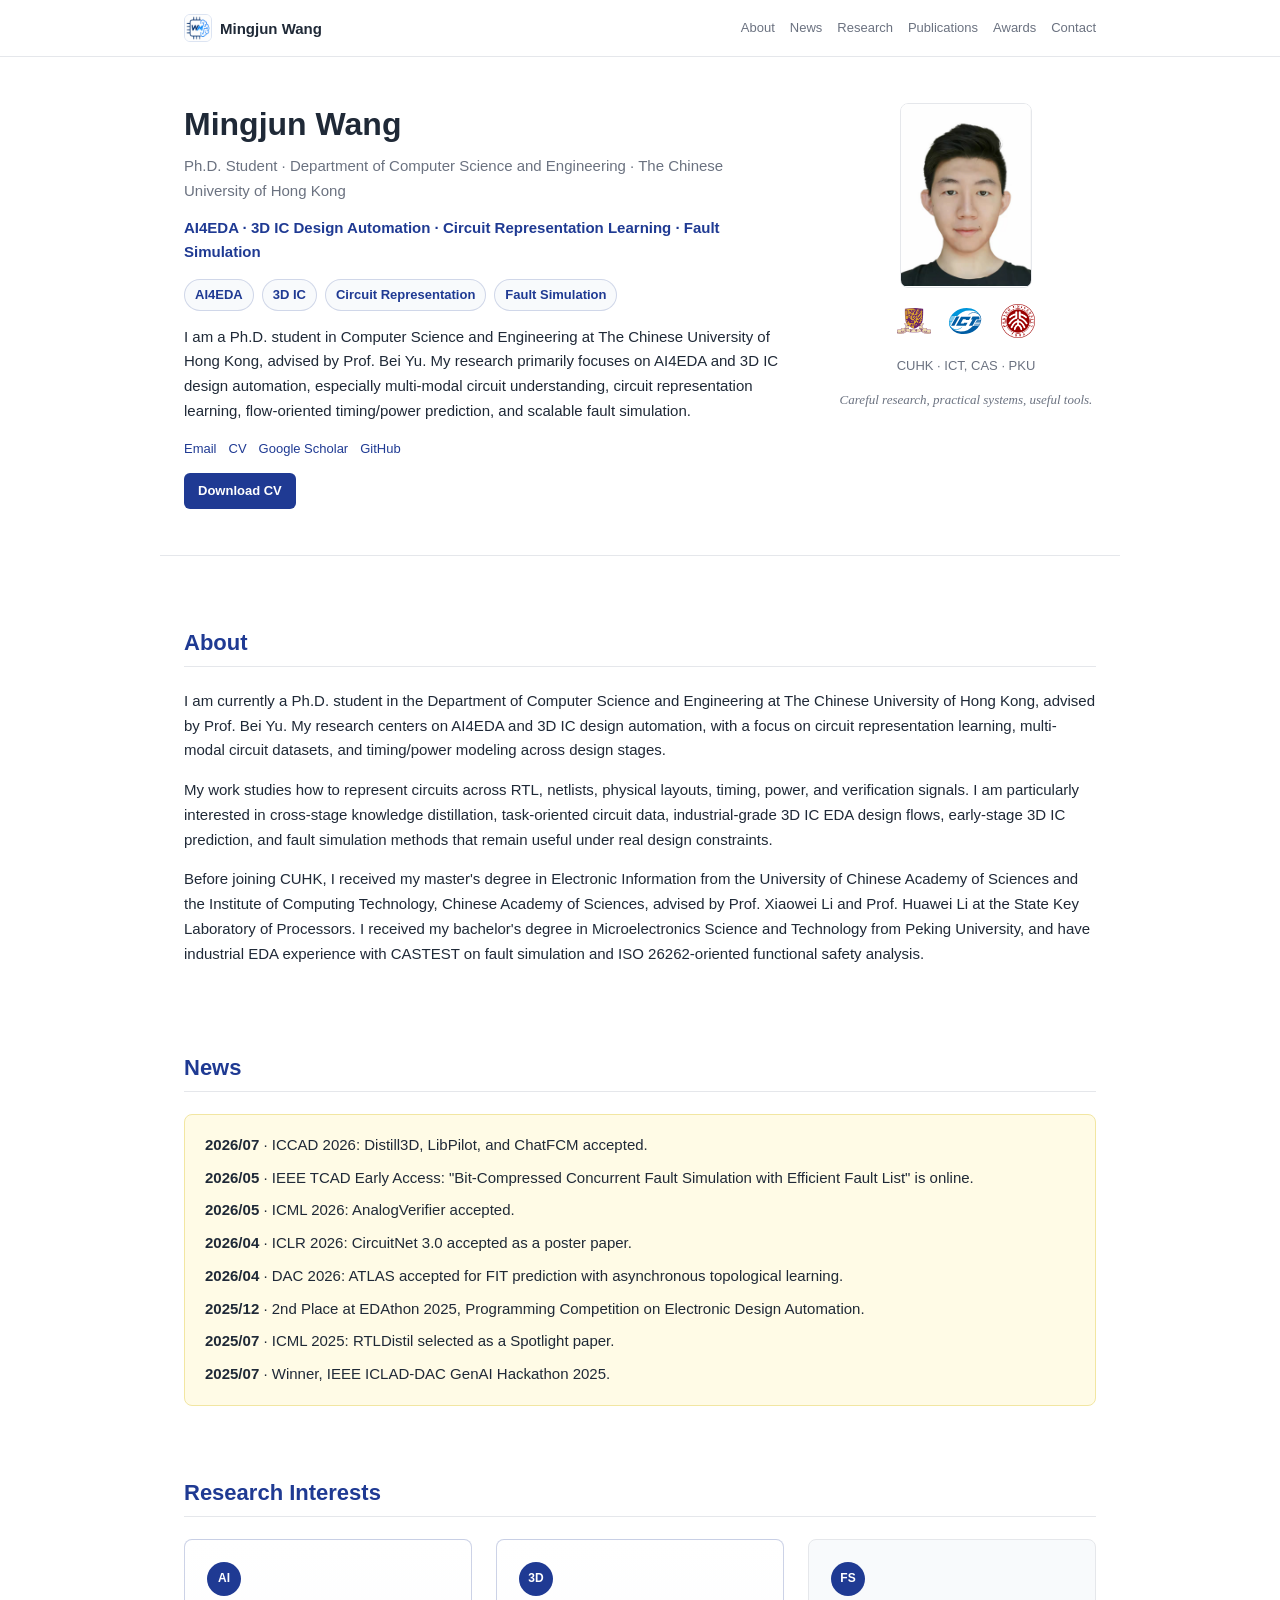
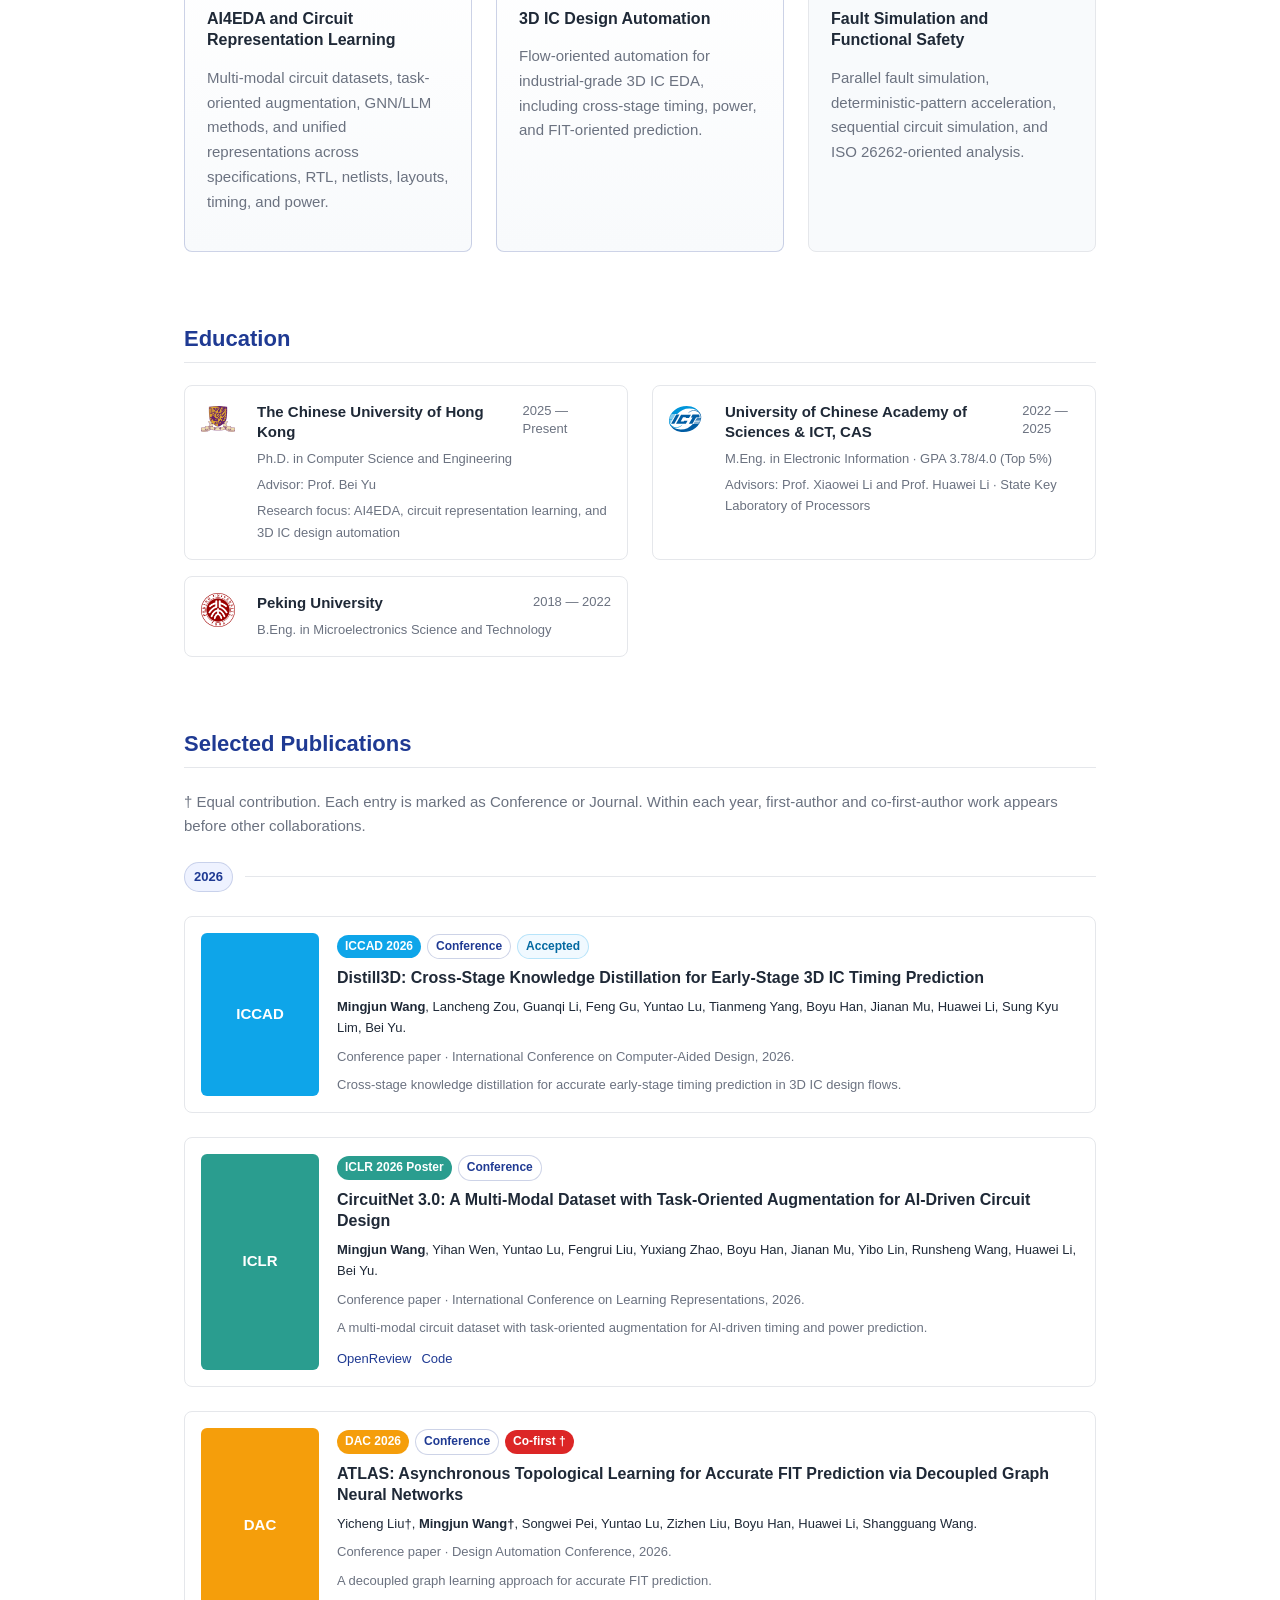
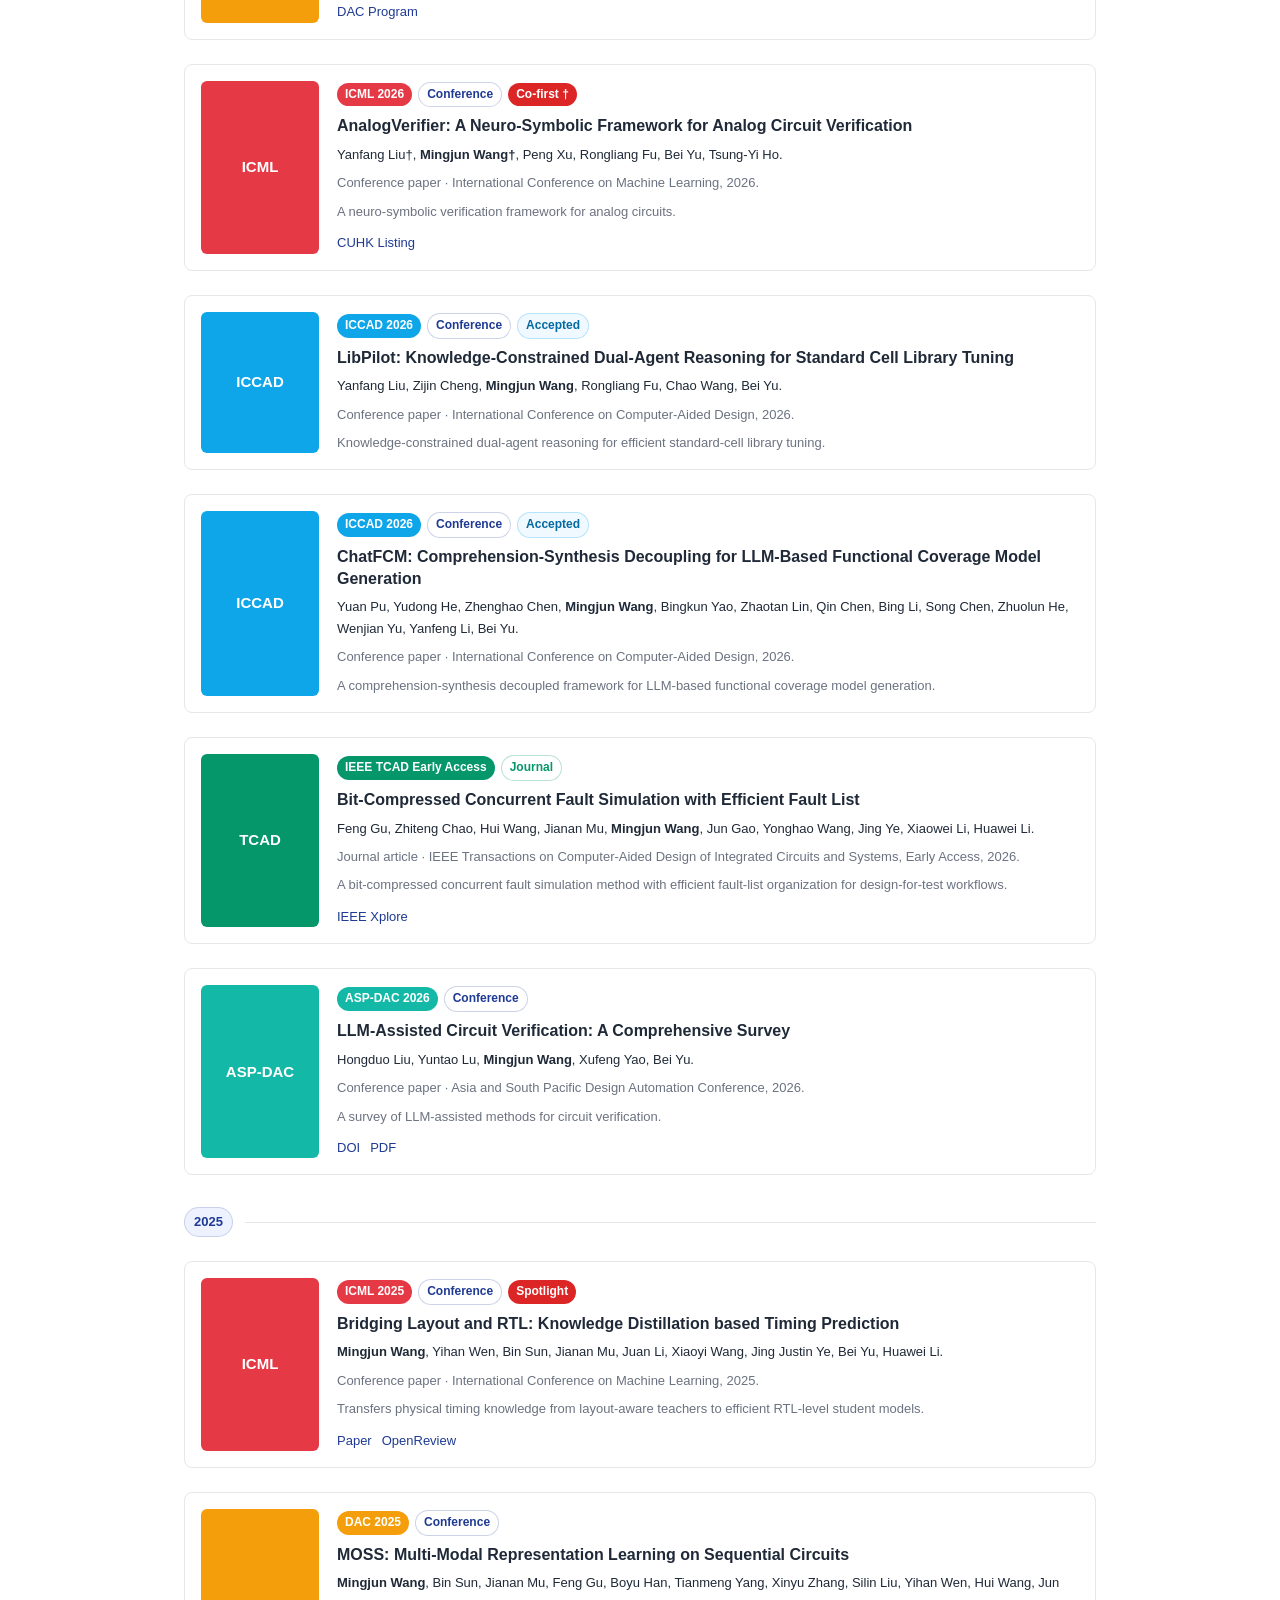
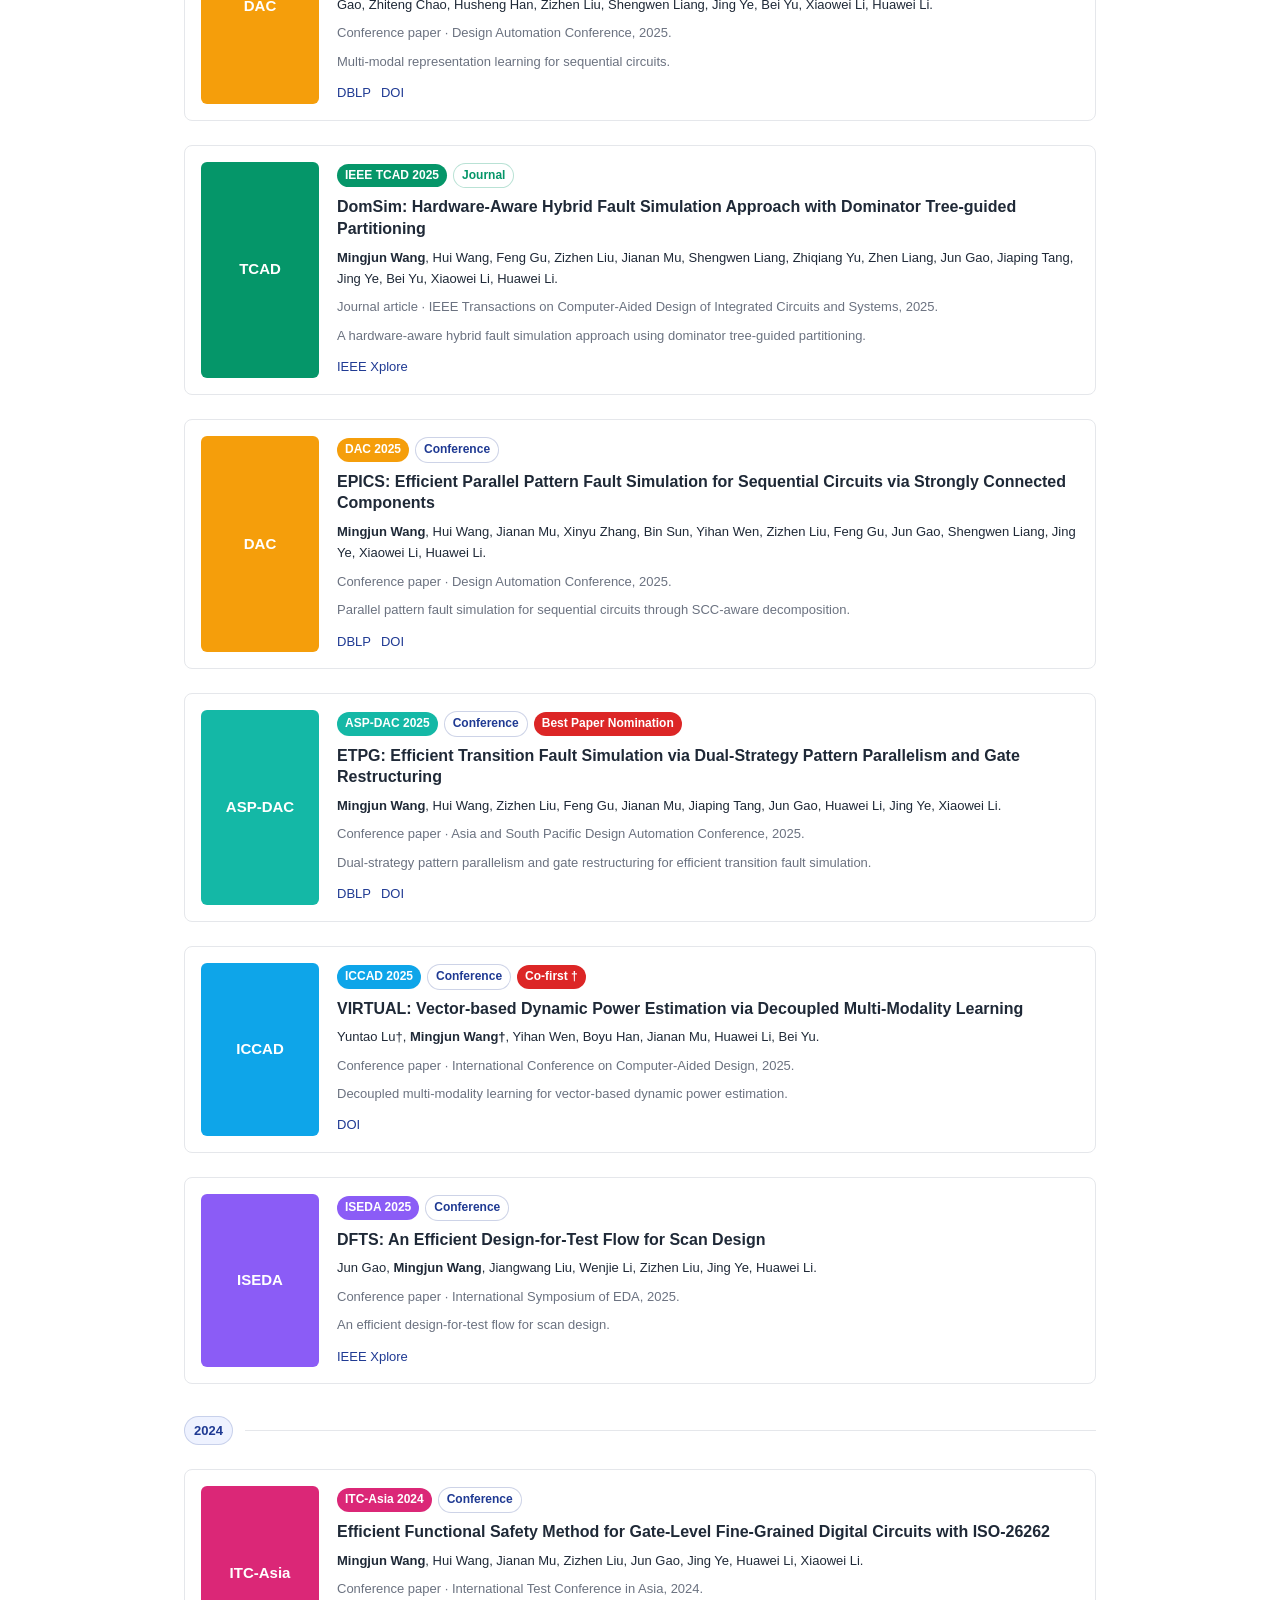
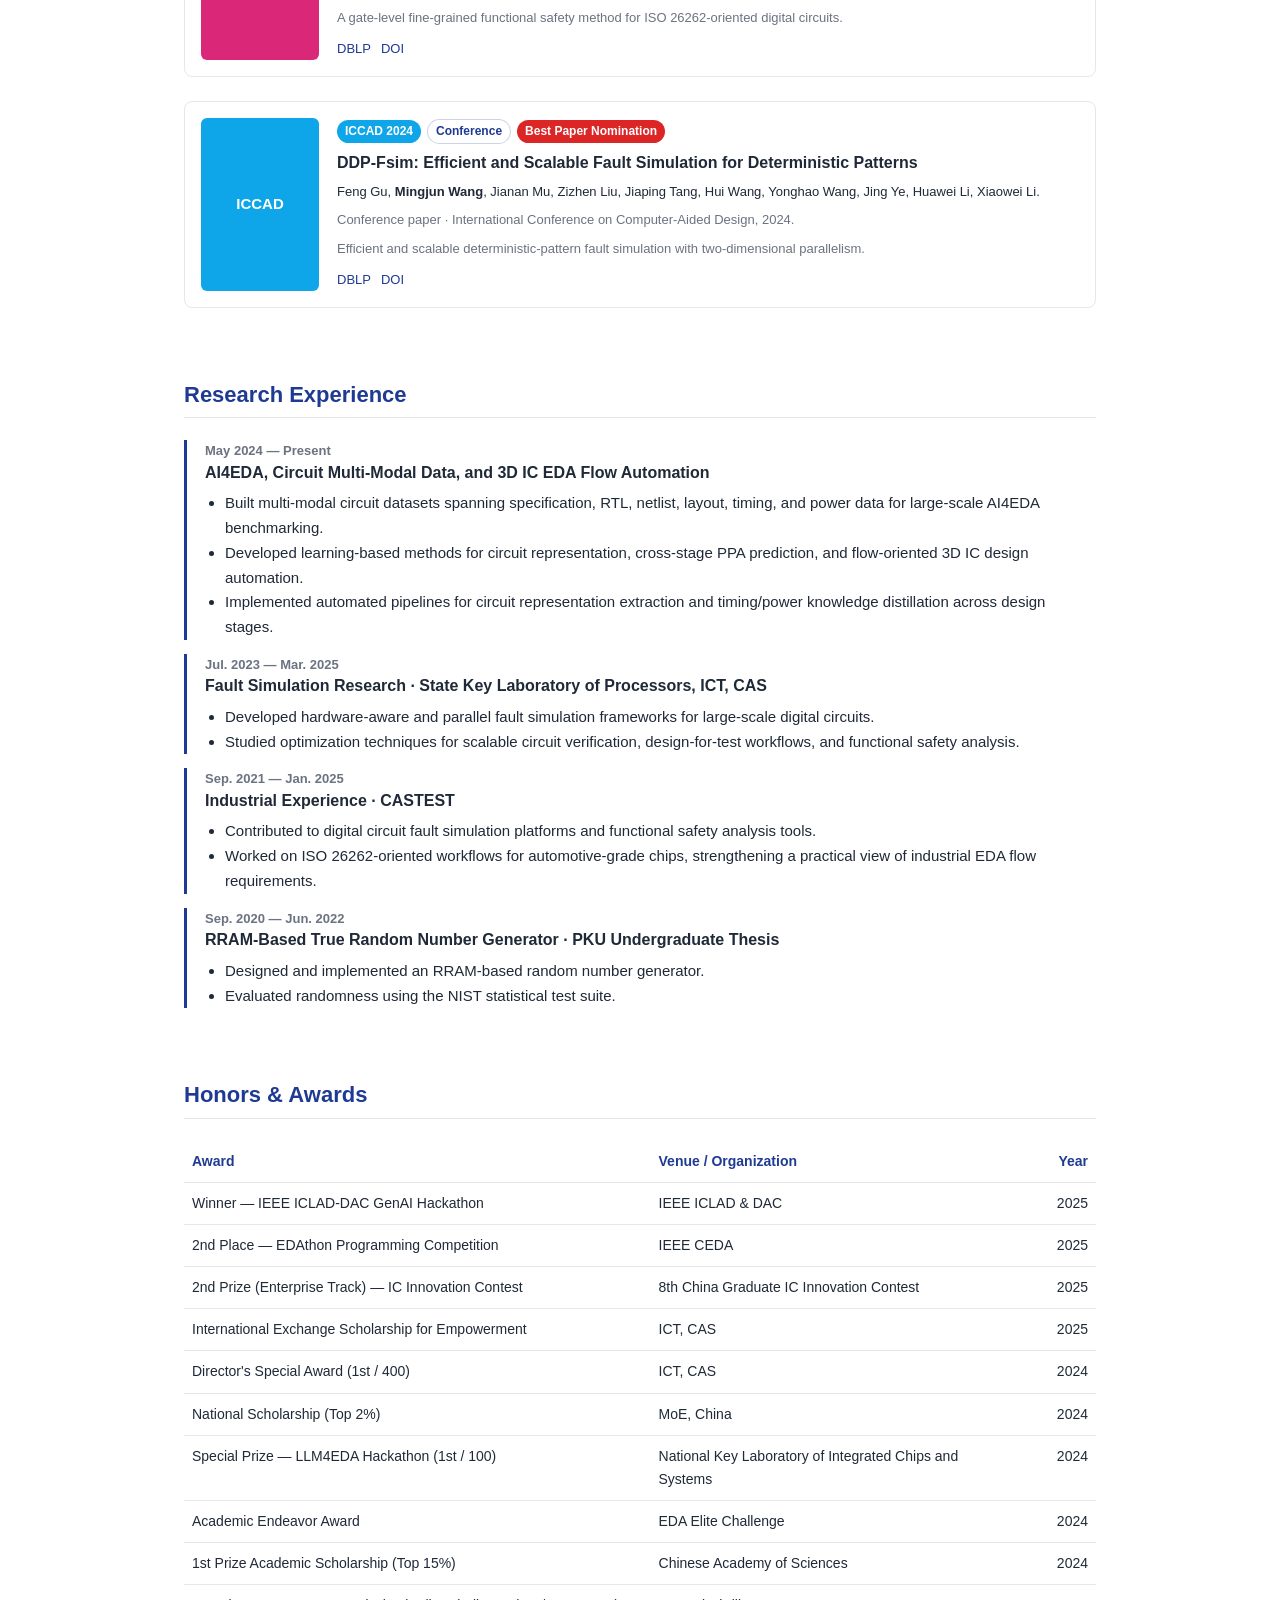
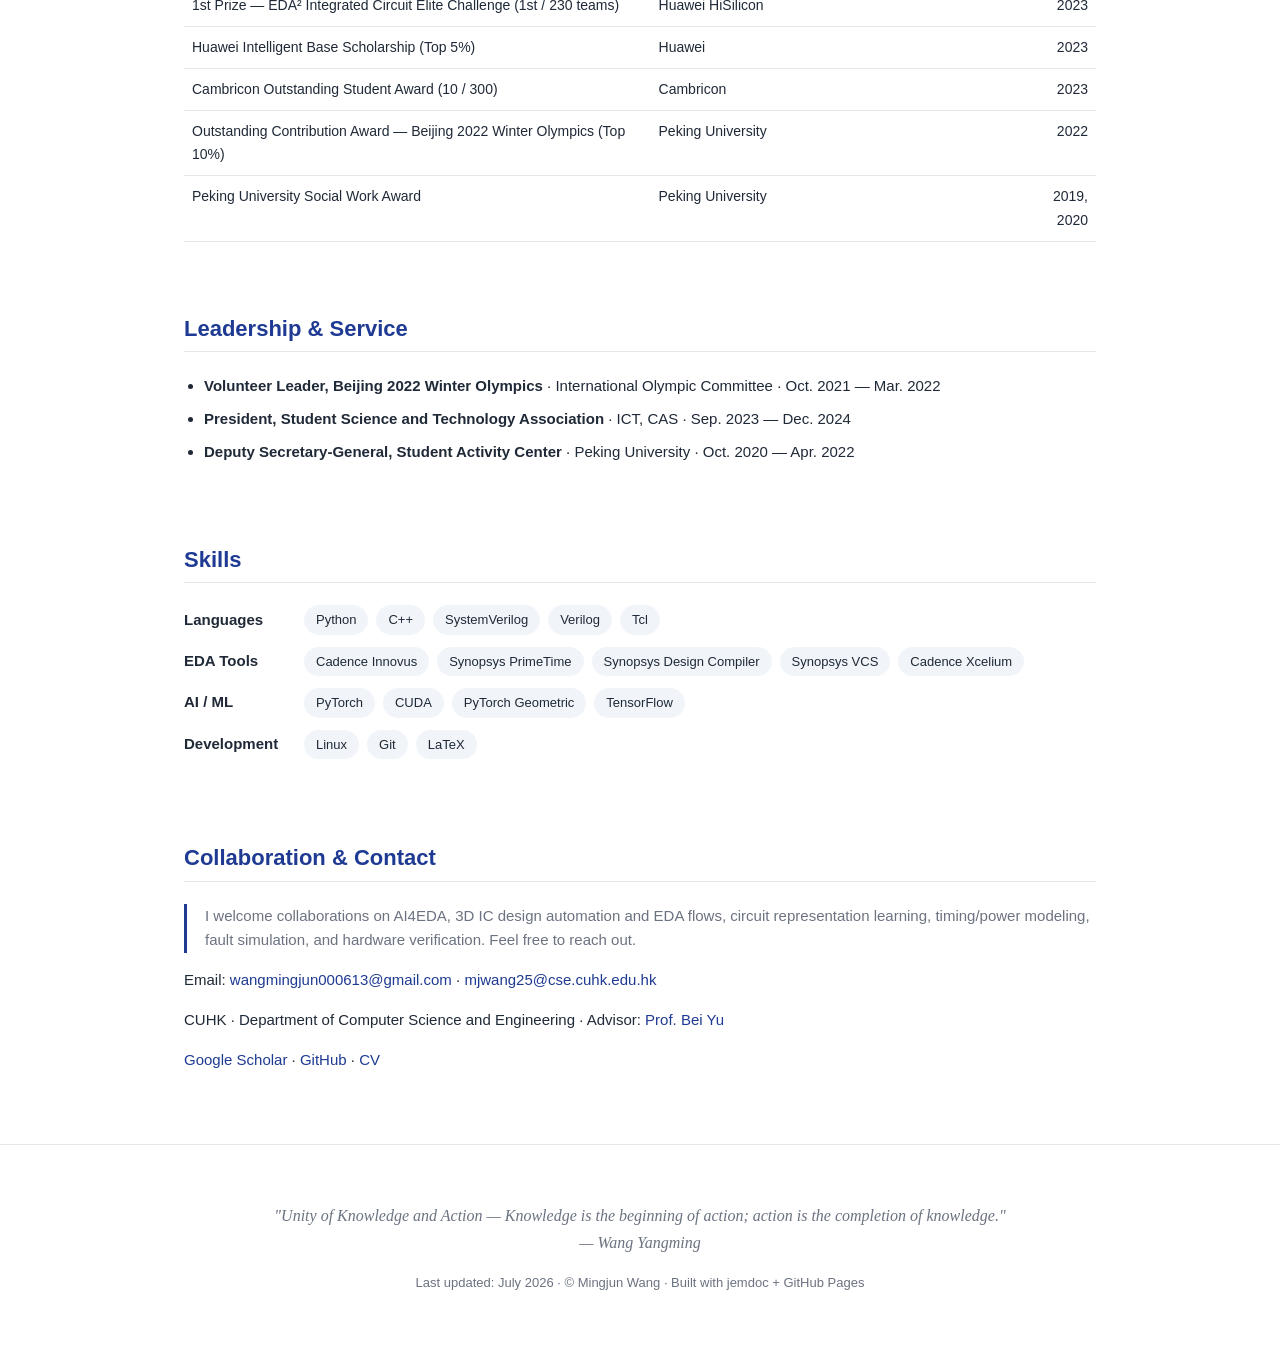
==== index.html @ 299315c4 "chore: mirror homepage from 60af3514a756a819d030f125c342f38e51baddd4" ====
<!doctype html>
<html lang="en">
<head>
  <meta charset="utf-8" />
  <meta name="viewport" content="width=device-width, initial-scale=1" />
  <meta name="description" content="Mingjun Wang is a Ph.D. student in Computer Science and Engineering at The Chinese University of Hong Kong, working on AI4EDA, flow-oriented 3D IC EDA design automation, circuit representation learning, and fault simulation." />
  <meta property="og:title" content="Mingjun Wang" />
  <meta property="og:description" content="Mingjun Wang is a Ph.D. student in Computer Science and Engineering at The Chinese University of Hong Kong, working on AI4EDA, flow-oriented 3D IC EDA design automation, circuit representation learning, and fault simulation." />
  <meta property="og:type" content="website" />
  <meta property="og:url" content="https://wang-mingjun.github.io/" />
  <meta property="og:image" content="https://wang-mingjun.github.io/assets/photo.jpg" />
  <meta name="theme-color" content="#1F3A93" />
  <meta name="generator" content="jemdoc-style renderer" />
  <link rel="icon" type="image/png" sizes="512x512" href="favicon.png" />
  <link rel="shortcut icon" type="image/png" href="favicon.png" />
  <link rel="icon" type="image/png" sizes="48x48" href="assets/favicon-48.png?v=20260716" />
  <link rel="icon" type="image/png" sizes="32x32" href="assets/favicon-32.png?v=20260716" />
  <link rel="icon" type="image/png" sizes="192x192" href="assets/icon-192.png?v=20260716" />
  <link rel="apple-touch-icon" sizes="180x180" href="assets/apple-touch-icon.png?v=20260716" />
  <link rel="canonical" href="https://wang-mingjun.github.io/" />
  <title>Mingjun Wang</title>
  <link rel="stylesheet" href="assets/main.css?v=20260715" type="text/css" />
</head>
<body>
<header class="topbar">
  <nav class="container nav" aria-label="Primary navigation">
    <a class="brand" href="#top">
      <img class="brand-mark" src="assets/brand-mark-128.png?v=20260715" alt="" width="28" height="28" />
      <span>Mingjun Wang</span>
    </a>
    <div class="nav-links">
      <a href="#about">About</a>
      <a href="#news">News</a>
      <a href="#research">Research</a>
      <a href="#publications">Publications</a>
      <a href="#awards">Awards</a>
      <a href="#contact">Contact</a>
    </div>
  </nav>
</header>

<main id="top">
  <section class="hero container">
    <div class="hero-main">
      <h1>Mingjun Wang</h1>
      <p class="subtitle">Ph.D. Student · Department of Computer Science and Engineering · The Chinese University of Hong Kong</p>
      <p class="tagline">AI4EDA · 3D IC Design Automation · Circuit Representation Learning · Fault Simulation</p>
      <div class="hero-pills" aria-label="Primary research areas">
        <span>AI4EDA</span>
        <span>3D IC</span>
        <span>Circuit Representation</span>
        <span>Fault Simulation</span>
      </div>
      <p class="hero-bio">
        I am a Ph.D. student in Computer Science and Engineering at The Chinese University of Hong Kong, advised by Prof. Bei Yu. My research primarily focuses on AI4EDA and 3D IC design automation, especially multi-modal circuit understanding, circuit representation learning, flow-oriented timing/power prediction, and scalable fault simulation.
      </p>
      <div class="link-row">
        <a href="mailto:wangmingjun000613@gmail.com">Email</a>
        <a href="assets/cv.pdf?v=20260715" target="_blank" rel="noopener">CV</a>
        <a href="https://scholar.google.com/citations?user=E9aUbvAAAAAJ&amp;hl=en" target="_blank" rel="noopener">Google Scholar</a>
        <a href="https://github.com/xin-xi-xiao" target="_blank" rel="noopener">GitHub</a>
      </div>
      <a class="primary-button" href="assets/cv.pdf?v=20260715" target="_blank" rel="noopener">Download CV</a>
    </div>
    <aside class="hero-side" aria-label="Profile portrait and affiliations">
      <img class="portrait-card" src="assets/photo.jpg?v=20260713a" alt="Portrait of Mingjun Wang" style="width:132px;height:185px;border-radius:8px;object-fit:contain;object-position:center top;" />
      <div class="affiliation-logos">
        <span class="logo-frame"><img src="assets/cuhk.png" alt="CUHK logo" /></span>
        <span class="logo-frame"><img src="assets/ict.svg" alt="ICT CAS logo" /></span>
        <span class="logo-frame"><img src="assets/pku.png" alt="Peking University logo" /></span>
      </div>
      <p>CUHK · ICT, CAS · PKU</p>
      <p class="quote">Careful research, practical systems, useful tools.</p>
    </aside>
  </section>

  <section id="about" class="section container">
    <h2>About</h2>
    <div class="prose">
      <p>I am currently a Ph.D. student in the Department of Computer Science and Engineering at The Chinese University of Hong Kong, advised by Prof. Bei Yu. My research centers on AI4EDA and 3D IC design automation, with a focus on circuit representation learning, multi-modal circuit datasets, and timing/power modeling across design stages.</p>
      <p>My work studies how to represent circuits across RTL, netlists, physical layouts, timing, power, and verification signals. I am particularly interested in cross-stage knowledge distillation, task-oriented circuit data, industrial-grade 3D IC EDA design flows, early-stage 3D IC prediction, and fault simulation methods that remain useful under real design constraints.</p>
      <p>Before joining CUHK, I received my master's degree in Electronic Information from the University of Chinese Academy of Sciences and the Institute of Computing Technology, Chinese Academy of Sciences, advised by Prof. Xiaowei Li and Prof. Huawei Li at the State Key Laboratory of Processors. I received my bachelor's degree in Microelectronics Science and Technology from Peking University, and have industrial EDA experience with CASTEST on fault simulation and ISO 26262-oriented functional safety analysis.</p>
    </div>
  </section>

  <section id="news" class="section container">
    <h2>News</h2>
    <div class="news-box">
      <p><strong>2026/07</strong> · ICCAD 2026: Distill3D, LibPilot, and ChatFCM accepted.</p>
      <p><strong>2026/05</strong> · IEEE TCAD Early Access: "Bit-Compressed Concurrent Fault Simulation with Efficient Fault List" is online.</p>
      <p><strong>2026/05</strong> · ICML 2026: AnalogVerifier accepted.</p>
      <p><strong>2026/04</strong> · ICLR 2026: CircuitNet 3.0 accepted as a poster paper.</p>
      <p><strong>2026/04</strong> · DAC 2026: ATLAS accepted for FIT prediction with asynchronous topological learning.</p>
      <p><strong>2025/12</strong> · 2nd Place at EDAthon 2025, Programming Competition on Electronic Design Automation.</p>
      <p><strong>2025/07</strong> · ICML 2025: RTLDistil selected as a Spotlight paper.</p>
      <p><strong>2025/07</strong> · Winner, IEEE ICLAD-DAC GenAI Hackathon 2025.</p>
    </div>
  </section>

  <section id="research" class="section container">
    <h2>Research Interests</h2>
    <div class="focus-grid">
      <article class="focus-card">
        <div class="focus-icon">AI</div>
        <h3>AI4EDA and Circuit Representation Learning</h3>
        <p>Multi-modal circuit datasets, task-oriented augmentation, GNN/LLM methods, and unified representations across specifications, RTL, netlists, layouts, timing, and power.</p>
      </article>
      <article class="focus-card">
        <div class="focus-icon">3D</div>
        <h3>3D IC Design Automation</h3>
        <p>Flow-oriented automation for industrial-grade 3D IC EDA, including cross-stage timing, power, and FIT-oriented prediction.</p>
      </article>
      <article class="focus-card">
        <div class="focus-icon">FS</div>
        <h3>Fault Simulation and Functional Safety</h3>
        <p>Parallel fault simulation, deterministic-pattern acceleration, sequential circuit simulation, and ISO 26262-oriented analysis.</p>
      </article>
    </div>
  </section>

  <section id="education" class="section container">
    <h2>Education</h2>
    <div class="edu-list">
      <article class="edu-item">
        <img src="assets/cuhk.png" alt="CUHK logo" />
        <div>
          <div class="edu-head"><strong>The Chinese University of Hong Kong</strong><span>2025 — Present</span></div>
          <p>Ph.D. in Computer Science and Engineering</p>
          <p>Advisor: Prof. Bei Yu</p>
          <p>Research focus: AI4EDA, circuit representation learning, and 3D IC design automation</p>
        </div>
      </article>
      <article class="edu-item">
        <img src="assets/ict.svg" alt="ICT CAS logo" />
        <div>
          <div class="edu-head"><strong>University of Chinese Academy of Sciences &amp; ICT, CAS</strong><span>2022 — 2025</span></div>
          <p>M.Eng. in Electronic Information · GPA 3.78/4.0 (Top 5%)</p>
          <p>Advisors: Prof. Xiaowei Li and Prof. Huawei Li · State Key Laboratory of Processors</p>
        </div>
      </article>
      <article class="edu-item">
        <img src="assets/pku.png" alt="Peking University logo" />
        <div>
          <div class="edu-head"><strong>Peking University</strong><span>2018 — 2022</span></div>
          <p>B.Eng. in Microelectronics Science and Technology</p>
        </div>
      </article>
    </div>
  </section>

  <section id="publications" class="section container">
    <h2>Selected Publications</h2>
    <p class="equal-note">† Equal contribution. Each entry is marked as Conference or Journal. Within each year, first-author and co-first-author work appears before other collaborations.</p>
    <div class="pub-list">
      <div class="pub-year" aria-label="Publications from 2026"><span>2026</span></div>
      <article class="pub-card">
        <div class="venue-block badge-iccad">ICCAD</div>
        <div class="pub-body">
          <span class="venue badge-iccad">ICCAD 2026</span><span class="type-badge conference">Conference</span><span class="status-badge">Accepted</span>
          <h3>Distill3D: Cross-Stage Knowledge Distillation for Early-Stage 3D IC Timing Prediction</h3>
          <p class="authors"><strong>Mingjun Wang</strong>, Lancheng Zou, Guanqi Li, Feng Gu, Yuntao Lu, Tianmeng Yang, Boyu Han, Jianan Mu, Huawei Li, Sung Kyu Lim, Bei Yu.</p>
          <p class="meta">Conference paper · International Conference on Computer-Aided Design, 2026.</p>
          <p class="desc">Cross-stage knowledge distillation for accurate early-stage timing prediction in 3D IC design flows.</p>
        </div>
      </article>

      <article class="pub-card">
        <div class="venue-block badge-iclr">ICLR</div>
        <div class="pub-body">
          <span class="venue badge-iclr">ICLR 2026 Poster</span><span class="type-badge conference">Conference</span>
          <h3>CircuitNet 3.0: A Multi-Modal Dataset with Task-Oriented Augmentation for AI-Driven Circuit Design</h3>
          <p class="authors"><strong>Mingjun Wang</strong>, Yihan Wen, Yuntao Lu, Fengrui Liu, Yuxiang Zhao, Boyu Han, Jianan Mu, Yibo Lin, Runsheng Wang, Huawei Li, Bei Yu.</p>
          <p class="meta">Conference paper · International Conference on Learning Representations, 2026.</p>
          <p class="desc">A multi-modal circuit dataset with task-oriented augmentation for AI-driven timing and power prediction.</p>
          <div class="pub-links"><a href="https://openreview.net/forum?id=lEDb4gQ4dB" target="_blank" rel="noopener">OpenReview</a><a href="https://github.com/sklp-eda-lab/iclr-circuitnet_3.0/" target="_blank" rel="noopener">Code</a></div>
        </div>
      </article>

      <article class="pub-card">
        <div class="venue-block badge-dac">DAC</div>
        <div class="pub-body">
          <span class="venue badge-dac">DAC 2026</span><span class="type-badge conference">Conference</span><span class="award-badge">Co-first †</span>
          <h3>ATLAS: Asynchronous Topological Learning for Accurate FIT Prediction via Decoupled Graph Neural Networks</h3>
          <p class="authors">Yicheng Liu†, <strong>Mingjun Wang†</strong>, Songwei Pei, Yuntao Lu, Zizhen Liu, Boyu Han, Huawei Li, Shangguang Wang.</p>
          <p class="meta">Conference paper · Design Automation Conference, 2026.</p>
          <p class="desc">A decoupled graph learning approach for accurate FIT prediction.</p>
          <div class="pub-links"><a href="https://63dac.conference-program.com/presentation/?id=RESEARCH1390&sess=sess118" target="_blank" rel="noopener">DAC Program</a></div>
        </div>
      </article>

      <article class="pub-card">
        <div class="venue-block badge-icml">ICML</div>
        <div class="pub-body">
          <span class="venue badge-icml">ICML 2026</span><span class="type-badge conference">Conference</span><span class="award-badge">Co-first †</span>
          <h3>AnalogVerifier: A Neuro-Symbolic Framework for Analog Circuit Verification</h3>
          <p class="authors">Yanfang Liu†, <strong>Mingjun Wang†</strong>, Peng Xu, Rongliang Fu, Bei Yu, Tsung-Yi Ho.</p>
          <p class="meta">Conference paper · International Conference on Machine Learning, 2026.</p>
          <p class="desc">A neuro-symbolic verification framework for analog circuits.</p>
          <div class="pub-links"><a href="https://www.cse.cuhk.edu.hk/~byu/publications.html" target="_blank" rel="noopener">CUHK Listing</a></div>
        </div>
      </article>

      <article class="pub-card">
        <div class="venue-block badge-iccad">ICCAD</div>
        <div class="pub-body">
          <span class="venue badge-iccad">ICCAD 2026</span><span class="type-badge conference">Conference</span><span class="status-badge">Accepted</span>
          <h3>LibPilot: Knowledge-Constrained Dual-Agent Reasoning for Standard Cell Library Tuning</h3>
          <p class="authors">Yanfang Liu, Zijin Cheng, <strong>Mingjun Wang</strong>, Rongliang Fu, Chao Wang, Bei Yu.</p>
          <p class="meta">Conference paper · International Conference on Computer-Aided Design, 2026.</p>
          <p class="desc">Knowledge-constrained dual-agent reasoning for efficient standard-cell library tuning.</p>
        </div>
      </article>

      <article class="pub-card">
        <div class="venue-block badge-iccad">ICCAD</div>
        <div class="pub-body">
          <span class="venue badge-iccad">ICCAD 2026</span><span class="type-badge conference">Conference</span><span class="status-badge">Accepted</span>
          <h3>ChatFCM: Comprehension-Synthesis Decoupling for LLM-Based Functional Coverage Model Generation</h3>
          <p class="authors">Yuan Pu, Yudong He, Zhenghao Chen, <strong>Mingjun Wang</strong>, Bingkun Yao, Zhaotan Lin, Qin Chen, Bing Li, Song Chen, Zhuolun He, Wenjian Yu, Yanfeng Li, Bei Yu.</p>
          <p class="meta">Conference paper · International Conference on Computer-Aided Design, 2026.</p>
          <p class="desc">A comprehension-synthesis decoupled framework for LLM-based functional coverage model generation.</p>
        </div>
      </article>

      <article class="pub-card">
        <div class="venue-block badge-tcad">TCAD</div>
        <div class="pub-body">
          <span class="venue badge-tcad">IEEE TCAD Early Access</span><span class="type-badge journal">Journal</span>
          <h3>Bit-Compressed Concurrent Fault Simulation with Efficient Fault List</h3>
          <p class="authors">Feng Gu, Zhiteng Chao, Hui Wang, Jianan Mu, <strong>Mingjun Wang</strong>, Jun Gao, Yonghao Wang, Jing Ye, Xiaowei Li, Huawei Li.</p>
          <p class="meta">Journal article · IEEE Transactions on Computer-Aided Design of Integrated Circuits and Systems, Early Access, 2026.</p>
          <p class="desc">A bit-compressed concurrent fault simulation method with efficient fault-list organization for design-for-test workflows.</p>
          <div class="pub-links"><a href="https://ieeexplore.ieee.org/document/11523085" target="_blank" rel="noopener">IEEE Xplore</a></div>
        </div>
      </article>

      <article class="pub-card">
        <div class="venue-block badge-aspdac">ASP-DAC</div>
        <div class="pub-body">
          <span class="venue badge-aspdac">ASP-DAC 2026</span><span class="type-badge conference">Conference</span>
          <h3>LLM-Assisted Circuit Verification: A Comprehensive Survey</h3>
          <p class="authors">Hongduo Liu, Yuntao Lu, <strong>Mingjun Wang</strong>, Xufeng Yao, Bei Yu.</p>
          <p class="meta">Conference paper · Asia and South Pacific Design Automation Conference, 2026.</p>
          <p class="desc">A survey of LLM-assisted methods for circuit verification.</p>
          <div class="pub-links"><a href="https://doi.org/10.1109/ASP-DAC66049.2026.11420692" target="_blank" rel="noopener">DOI</a><a href="https://www.cse.cuhk.edu.hk/~byu/papers/C312-ASPDAC2026-Verif.pdf" target="_blank" rel="noopener">PDF</a></div>
        </div>
      </article>

      <div class="pub-year" aria-label="Publications from 2025"><span>2025</span></div>
      <article class="pub-card">
        <div class="venue-block badge-icml">ICML</div>
        <div class="pub-body">
          <span class="venue badge-icml">ICML 2025</span><span class="type-badge conference">Conference</span><span class="award-badge">Spotlight</span>
          <h3>Bridging Layout and RTL: Knowledge Distillation based Timing Prediction</h3>
          <p class="authors"><strong>Mingjun Wang</strong>, Yihan Wen, Bin Sun, Jianan Mu, Juan Li, Xiaoyi Wang, Jing Justin Ye, Bei Yu, Huawei Li.</p>
          <p class="meta">Conference paper · International Conference on Machine Learning, 2025.</p>
          <p class="desc">Transfers physical timing knowledge from layout-aware teachers to efficient RTL-level student models.</p>
          <div class="pub-links"><a href="https://proceedings.mlr.press/v267/wang25dn.html" target="_blank" rel="noopener">Paper</a><a href="https://openreview.net/forum?id=pWs925fKyK" target="_blank" rel="noopener">OpenReview</a></div>
        </div>
      </article>

      <article class="pub-card">
        <div class="venue-block badge-dac">DAC</div>
        <div class="pub-body">
          <span class="venue badge-dac">DAC 2025</span><span class="type-badge conference">Conference</span>
          <h3>MOSS: Multi-Modal Representation Learning on Sequential Circuits</h3>
          <p class="authors"><strong>Mingjun Wang</strong>, Bin Sun, Jianan Mu, Feng Gu, Boyu Han, Tianmeng Yang, Xinyu Zhang, Silin Liu, Yihan Wen, Hui Wang, Jun Gao, Zhiteng Chao, Husheng Han, Zizhen Liu, Shengwen Liang, Jing Ye, Bei Yu, Xiaowei Li, Huawei Li.</p>
          <p class="meta">Conference paper · Design Automation Conference, 2025.</p>
          <p class="desc">Multi-modal representation learning for sequential circuits.</p>
          <div class="pub-links"><a href="https://dblp.org/rec/conf/dac/WangSMGHYZLWWGCHLLYYLL25" target="_blank" rel="noopener">DBLP</a><a href="https://doi.org/10.1109/DAC63849.2025.11132437" target="_blank" rel="noopener">DOI</a></div>
        </div>
      </article>

      <article class="pub-card">
        <div class="venue-block badge-tcad">TCAD</div>
        <div class="pub-body">
          <span class="venue badge-tcad">IEEE TCAD 2025</span><span class="type-badge journal">Journal</span>
          <h3>DomSim: Hardware-Aware Hybrid Fault Simulation Approach with Dominator Tree-guided Partitioning</h3>
          <p class="authors"><strong>Mingjun Wang</strong>, Hui Wang, Feng Gu, Zizhen Liu, Jianan Mu, Shengwen Liang, Zhiqiang Yu, Zhen Liang, Jun Gao, Jiaping Tang, Jing Ye, Bei Yu, Xiaowei Li, Huawei Li.</p>
          <p class="meta">Journal article · IEEE Transactions on Computer-Aided Design of Integrated Circuits and Systems, 2025.</p>
          <p class="desc">A hardware-aware hybrid fault simulation approach using dominator tree-guided partitioning.</p>
          <div class="pub-links"><a href="https://ieeexplore.ieee.org/document/11214172" target="_blank" rel="noopener">IEEE Xplore</a></div>
        </div>
      </article>

      <article class="pub-card">
        <div class="venue-block badge-dac">DAC</div>
        <div class="pub-body">
          <span class="venue badge-dac">DAC 2025</span><span class="type-badge conference">Conference</span>
          <h3>EPICS: Efficient Parallel Pattern Fault Simulation for Sequential Circuits via Strongly Connected Components</h3>
          <p class="authors"><strong>Mingjun Wang</strong>, Hui Wang, Jianan Mu, Xinyu Zhang, Bin Sun, Yihan Wen, Zizhen Liu, Feng Gu, Jun Gao, Shengwen Liang, Jing Ye, Xiaowei Li, Huawei Li.</p>
          <p class="meta">Conference paper · Design Automation Conference, 2025.</p>
          <p class="desc">Parallel pattern fault simulation for sequential circuits through SCC-aware decomposition.</p>
          <div class="pub-links"><a href="https://dblp.org/rec/conf/dac/WangWMZSWLGGLYLL25" target="_blank" rel="noopener">DBLP</a><a href="https://doi.org/10.1109/DAC63849.2025.11132928" target="_blank" rel="noopener">DOI</a></div>
        </div>
      </article>

      <article class="pub-card">
        <div class="venue-block badge-aspdac">ASP-DAC</div>
        <div class="pub-body">
          <span class="venue badge-aspdac">ASP-DAC 2025</span><span class="type-badge conference">Conference</span><span class="award-badge">Best Paper Nomination</span>
          <h3>ETPG: Efficient Transition Fault Simulation via Dual-Strategy Pattern Parallelism and Gate Restructuring</h3>
          <p class="authors"><strong>Mingjun Wang</strong>, Hui Wang, Zizhen Liu, Feng Gu, Jianan Mu, Jiaping Tang, Jun Gao, Huawei Li, Jing Ye, Xiaowei Li.</p>
          <p class="meta">Conference paper · Asia and South Pacific Design Automation Conference, 2025.</p>
          <p class="desc">Dual-strategy pattern parallelism and gate restructuring for efficient transition fault simulation.</p>
          <div class="pub-links"><a href="https://dblp.org/rec/conf/aspdac/WangWLGMTGL0025" target="_blank" rel="noopener">DBLP</a><a href="https://doi.org/10.1145/3658617.3697759" target="_blank" rel="noopener">DOI</a></div>
        </div>
      </article>

      <article class="pub-card">
        <div class="venue-block badge-iccad">ICCAD</div>
        <div class="pub-body">
          <span class="venue badge-iccad">ICCAD 2025</span><span class="type-badge conference">Conference</span><span class="award-badge">Co-first †</span>
          <h3>VIRTUAL: Vector-based Dynamic Power Estimation via Decoupled Multi-Modality Learning</h3>
          <p class="authors">Yuntao Lu†, <strong>Mingjun Wang†</strong>, Yihan Wen, Boyu Han, Jianan Mu, Huawei Li, Bei Yu.</p>
          <p class="meta">Conference paper · International Conference on Computer-Aided Design, 2025.</p>
          <p class="desc">Decoupled multi-modality learning for vector-based dynamic power estimation.</p>
          <div class="pub-links"><a href="https://doi.org/10.1109/ICCAD66269.2025.11240833" target="_blank" rel="noopener">DOI</a></div>
        </div>
      </article>

      <article class="pub-card">
        <div class="venue-block badge-iseda">ISEDA</div>
        <div class="pub-body">
          <span class="venue badge-iseda">ISEDA 2025</span><span class="type-badge conference">Conference</span>
          <h3>DFTS: An Efficient Design-for-Test Flow for Scan Design</h3>
          <p class="authors">Jun Gao, <strong>Mingjun Wang</strong>, Jiangwang Liu, Wenjie Li, Zizhen Liu, Jing Ye, Huawei Li.</p>
          <p class="meta">Conference paper · International Symposium of EDA, 2025.</p>
          <p class="desc">An efficient design-for-test flow for scan design.</p>
          <div class="pub-links"><a href="https://ieeexplore.ieee.org/document/11101155" target="_blank" rel="noopener">IEEE Xplore</a></div>
        </div>
      </article>

      <div class="pub-year" aria-label="Publications from 2024"><span>2024</span></div>
      <article class="pub-card">
        <div class="venue-block badge-itc">ITC-Asia</div>
        <div class="pub-body">
          <span class="venue badge-itc">ITC-Asia 2024</span><span class="type-badge conference">Conference</span>
          <h3>Efficient Functional Safety Method for Gate-Level Fine-Grained Digital Circuits with ISO-26262</h3>
          <p class="authors"><strong>Mingjun Wang</strong>, Hui Wang, Jianan Mu, Zizhen Liu, Jun Gao, Jing Ye, Huawei Li, Xiaowei Li.</p>
          <p class="meta">Conference paper · International Test Conference in Asia, 2024.</p>
          <p class="desc">A gate-level fine-grained functional safety method for ISO 26262-oriented digital circuits.</p>
          <div class="pub-links"><a href="https://dblp.org/rec/conf/itc-asia/WangWMLGYLL24" target="_blank" rel="noopener">DBLP</a><a href="https://doi.org/10.1109/ITC-ASIA62534.2024.10661312" target="_blank" rel="noopener">DOI</a></div>
        </div>
      </article>

      <article class="pub-card">
        <div class="venue-block badge-iccad">ICCAD</div>
        <div class="pub-body">
          <span class="venue badge-iccad">ICCAD 2024</span><span class="type-badge conference">Conference</span><span class="award-badge">Best Paper Nomination</span>
          <h3>DDP-Fsim: Efficient and Scalable Fault Simulation for Deterministic Patterns</h3>
          <p class="authors">Feng Gu, <strong>Mingjun Wang</strong>, Jianan Mu, Zizhen Liu, Jiaping Tang, Hui Wang, Yonghao Wang, Jing Ye, Huawei Li, Xiaowei Li.</p>
          <p class="meta">Conference paper · International Conference on Computer-Aided Design, 2024.</p>
          <p class="desc">Efficient and scalable deterministic-pattern fault simulation with two-dimensional parallelism.</p>
          <div class="pub-links"><a href="https://dblp.org/rec/conf/iccad/GuWMLTWW0LL24" target="_blank" rel="noopener">DBLP</a><a href="https://doi.org/10.1145/3676536.3676701" target="_blank" rel="noopener">DOI</a></div>
        </div>
      </article>
    </div>
  </section>

  <section id="experience" class="section container">
    <h2>Research Experience</h2>
    <div class="experience-list">
      <article>
        <div class="time">May 2024 — Present</div>
        <h3>AI4EDA, Circuit Multi-Modal Data, and 3D IC EDA Flow Automation</h3>
        <ul><li>Built multi-modal circuit datasets spanning specification, RTL, netlist, layout, timing, and power data for large-scale AI4EDA benchmarking.</li><li>Developed learning-based methods for circuit representation, cross-stage PPA prediction, and flow-oriented 3D IC design automation.</li><li>Implemented automated pipelines for circuit representation extraction and timing/power knowledge distillation across design stages.</li></ul>
      </article>
      <article>
        <div class="time">Jul. 2023 — Mar. 2025</div>
        <h3>Fault Simulation Research · State Key Laboratory of Processors, ICT, CAS</h3>
        <ul><li>Developed hardware-aware and parallel fault simulation frameworks for large-scale digital circuits.</li><li>Studied optimization techniques for scalable circuit verification, design-for-test workflows, and functional safety analysis.</li></ul>
      </article>
      <article>
        <div class="time">Sep. 2021 — Jan. 2025</div>
        <h3>Industrial Experience · CASTEST</h3>
        <ul><li>Contributed to digital circuit fault simulation platforms and functional safety analysis tools.</li><li>Worked on ISO 26262-oriented workflows for automotive-grade chips, strengthening a practical view of industrial EDA flow requirements.</li></ul>
      </article>
      <article>
        <div class="time">Sep. 2020 — Jun. 2022</div>
        <h3>RRAM-Based True Random Number Generator · PKU Undergraduate Thesis</h3>
        <ul><li>Designed and implemented an RRAM-based random number generator.</li><li>Evaluated randomness using the NIST statistical test suite.</li></ul>
      </article>
    </div>
  </section>

  <section id="awards" class="section container">
    <h2>Honors &amp; Awards</h2>
    <div class="table-scroll" role="region" aria-label="Honors and awards table" tabindex="0">
      <table class="award-table">
      <thead><tr><th>Award</th><th>Venue / Organization</th><th>Year</th></tr></thead>
      <tbody>
        <tr><td>Winner — IEEE ICLAD-DAC GenAI Hackathon</td><td>IEEE ICLAD & DAC</td><td>2025</td></tr>
        <tr><td>2nd Place — EDAthon Programming Competition</td><td>IEEE CEDA</td><td>2025</td></tr>
        <tr><td>2nd Prize (Enterprise Track) — IC Innovation Contest</td><td>8th China Graduate IC Innovation Contest</td><td>2025</td></tr>
        <tr><td>International Exchange Scholarship for Empowerment</td><td>ICT, CAS</td><td>2025</td></tr>
        <tr><td>Director's Special Award (1st / 400)</td><td>ICT, CAS</td><td>2024</td></tr>
        <tr><td>National Scholarship (Top 2%)</td><td>MoE, China</td><td>2024</td></tr>
        <tr><td>Special Prize — LLM4EDA Hackathon (1st / 100)</td><td>National Key Laboratory of Integrated Chips and Systems</td><td>2024</td></tr>
        <tr><td>Academic Endeavor Award</td><td>EDA Elite Challenge</td><td>2024</td></tr>
        <tr><td>1st Prize Academic Scholarship (Top 15%)</td><td>Chinese Academy of Sciences</td><td>2024</td></tr>
        <tr><td>1st Prize — EDA² Integrated Circuit Elite Challenge (1st / 230 teams)</td><td>Huawei HiSilicon</td><td>2023</td></tr>
        <tr><td>Huawei Intelligent Base Scholarship (Top 5%)</td><td>Huawei</td><td>2023</td></tr>
        <tr><td>Cambricon Outstanding Student Award (10 / 300)</td><td>Cambricon</td><td>2023</td></tr>
        <tr><td>Outstanding Contribution Award — Beijing 2022 Winter Olympics (Top 10%)</td><td>Peking University</td><td>2022</td></tr>
        <tr><td>Peking University Social Work Award</td><td>Peking University</td><td>2019, 2020</td></tr>
      </tbody>
      </table>
    </div>
  </section>

  <section id="service" class="section container">
    <h2>Leadership &amp; Service</h2>
    <ul class="service-list">
      <li><strong>Volunteer Leader, Beijing 2022 Winter Olympics</strong> · International Olympic Committee · Oct. 2021 — Mar. 2022</li>
      <li><strong>President, Student Science and Technology Association</strong> · ICT, CAS · Sep. 2023 — Dec. 2024</li>
      <li><strong>Deputy Secretary-General, Student Activity Center</strong> · Peking University · Oct. 2020 — Apr. 2022</li>
    </ul>
  </section>

  <section id="skills" class="section container">
    <h2>Skills</h2>
    <div class="skill-group"><strong>Languages</strong><span>Python</span><span>C++</span><span>SystemVerilog</span><span>Verilog</span><span>Tcl</span></div>
    <div class="skill-group"><strong>EDA Tools</strong><span>Cadence Innovus</span><span>Synopsys PrimeTime</span><span>Synopsys Design Compiler</span><span>Synopsys VCS</span><span>Cadence Xcelium</span></div>
    <div class="skill-group"><strong>AI / ML</strong><span>PyTorch</span><span>CUDA</span><span>PyTorch Geometric</span><span>TensorFlow</span></div>
    <div class="skill-group"><strong>Development</strong><span>Linux</span><span>Git</span><span>LaTeX</span></div>
  </section>

  <section id="contact" class="section container contact">
    <h2>Collaboration &amp; Contact</h2>
    <blockquote>I welcome collaborations on AI4EDA, 3D IC design automation and EDA flows, circuit representation learning, timing/power modeling, fault simulation, and hardware verification. Feel free to reach out.</blockquote>
    <p>Email: <a href="mailto:wangmingjun000613@gmail.com">wangmingjun000613@gmail.com</a> · <a href="mailto:mjwang25@cse.cuhk.edu.hk">mjwang25@cse.cuhk.edu.hk</a></p>
    <p>CUHK · Department of Computer Science and Engineering · Advisor: <a href="https://www.cse.cuhk.edu.hk/~byu/" target="_blank" rel="noopener">Prof. Bei Yu</a></p>
    <p><a href="https://scholar.google.com/citations?user=E9aUbvAAAAAJ&amp;hl=en" target="_blank" rel="noopener">Google Scholar</a> · <a href="https://github.com/xin-xi-xiao" target="_blank" rel="noopener">GitHub</a> · <a href="assets/cv.pdf?v=20260715" target="_blank" rel="noopener">CV</a></p>
  </section>
</main>

<footer class="footer">
  <p class="motto-footer">"Unity of Knowledge and Action — Knowledge is the beginning of action; action is the completion of knowledge."<br><span>— Wang Yangming</span></p>
  <p>Last updated: July 2026 · © Mingjun Wang · Built with jemdoc + GitHub Pages</p>
</footer>
</body>
</html>
---- assets/main.css ----
:root {
  --font-sans: 'Inter', 'Source Sans Pro', -apple-system, BlinkMacSystemFont, 'Segoe UI', Roboto, 'Helvetica Neue', Arial, sans-serif;
  --font-serif: 'Charter', 'Georgia', 'Cambria', 'Times New Roman', serif;
  --font-mono: 'JetBrains Mono', 'SF Mono', Consolas, monospace;
  --fs-hero-name: 32px;
  --fs-section: 22px;
  --fs-card-title: 16px;
  --fs-body: 15px;
  --fs-meta: 13px;
  --fs-nav: 13px;
  --lh-body: 1.65;
  --lh-tight: 1.35;
  --c-primary: #1F3A93;
  --c-primary-dark: #14245C;
  --c-primary-soft: #EEF2FF;
  --c-text: #1F2937;
  --c-text-muted: #6B7280;
  --c-bg: #FFFFFF;
  --c-bg-soft: #F8FAFC;
  --c-bg-news: #FFFBE6;
  --c-border: #E5E7EB;
  --c-accent: #DC2626;
  --badge-icml: #E63946;
  --badge-iclr: #2A9D8F;
  --badge-dac: #F59E0B;
  --badge-iccad: #0EA5E9;
  --badge-aspdac: #14B8A6;
  --badge-tcad: #059669;
  --badge-iseda: #8B5CF6;
  --badge-itc: #DB2777;
  --container-max: 960px;
  --space-section: 72px;
  --space-card: 24px;
  --radius-card: 8px;
}

* {
  box-sizing: border-box;
}

html {
  scroll-behavior: smooth;
}

body {
  margin: 0;
  background: var(--c-bg);
  color: var(--c-text);
  font-family: var(--font-sans);
  font-size: var(--fs-body);
  line-height: var(--lh-body);
}

a {
  color: var(--c-primary);
  text-decoration: none;
}

a:hover {
  color: var(--c-primary-dark);
  text-decoration: underline;
}

.container {
  max-width: var(--container-max);
  margin: 0 auto;
  padding: 0 24px;
}

.topbar {
  position: sticky;
  top: 0;
  z-index: 50;
  background: rgba(255, 255, 255, 0.95);
  border-bottom: 1px solid var(--c-border);
  backdrop-filter: blur(10px);
}

.nav {
  min-height: 56px;
  display: flex;
  align-items: center;
  justify-content: space-between;
  gap: 24px;
}

.brand {
  color: var(--c-text);
  font-size: 15px;
  font-weight: 700;
  display: inline-flex;
  align-items: center;
  gap: 8px;
  flex: 0 0 auto;
  line-height: 1;
}

.brand:hover {
  text-decoration: none;
}

.brand-mark {
  width: 28px;
  height: 28px;
  display: block;
  object-fit: contain;
  border: 1px solid #DCE4F2;
  border-radius: 6px;
  background: #FFFFFF;
}

.nav-links {
  display: flex;
  flex-wrap: wrap;
  gap: 15px;
  font-size: var(--fs-nav);
}

.nav-links a {
  color: var(--c-text-muted);
}

.hero {
  display: grid;
  grid-template-columns: minmax(0, 1fr) 260px;
  gap: 44px;
  padding-top: 46px;
  padding-bottom: 46px;
  border-bottom: 1px solid var(--c-border);
}

h1 {
  margin: 0 0 8px;
  font-size: var(--fs-hero-name);
  line-height: var(--lh-tight);
  color: var(--c-text);
}

h2 {
  margin: 0 0 22px;
  padding-bottom: 8px;
  border-bottom: 1px solid var(--c-border);
  color: var(--c-primary);
  font-size: var(--fs-section);
  line-height: var(--lh-tight);
}

h3 {
  margin: 0;
  font-size: var(--fs-card-title);
  line-height: var(--lh-tight);
}

.subtitle {
  margin: 0;
  color: var(--c-text-muted);
}

.tagline {
  margin: 12px 0 14px;
  color: var(--c-primary);
  font-weight: 700;
}

.hero-pills {
  display: flex;
  flex-wrap: wrap;
  gap: 8px;
  margin: 0 0 14px;
}

.hero-pills span {
  padding: 4px 10px;
  border: 1px solid rgba(31, 58, 147, 0.18);
  border-radius: 999px;
  background: #F8FAFC;
  color: var(--c-primary);
  font-size: var(--fs-meta);
  font-weight: 700;
}

.hero-bio {
  max-width: 650px;
  margin: 0 0 14px;
}

.link-row {
  display: flex;
  flex-wrap: wrap;
  gap: 12px;
  margin: 14px 0 14px;
  font-size: var(--fs-meta);
}

.primary-button {
  display: inline-flex;
  align-items: center;
  min-height: 36px;
  padding: 6px 14px;
  border-radius: 6px;
  background: var(--c-primary);
  color: #fff;
  font-size: var(--fs-meta);
  font-weight: 700;
}

.primary-button:hover {
  background: var(--c-primary-dark);
  color: #fff;
  text-decoration: none;
}

.hero-side {
  text-align: center;
  color: var(--c-text-muted);
  font-size: var(--fs-meta);
}

.portrait-card {
  width: 132px;
  height: 185px;
  display: block;
  margin: 0 auto 12px;
  border: 1px solid var(--c-border);
  border-radius: var(--radius-card) !important;
  background: #fff;
  object-fit: contain;
  object-position: center top;
  box-shadow: 0 8px 24px rgba(31, 41, 55, 0.08);
  overflow: hidden;
  clip-path: inset(0 round 8px);
}

.affiliation-logos {
  display: flex;
  justify-content: center;
  align-items: center;
  gap: 10px;
  margin-bottom: 10px;
}

.logo-frame {
  width: 42px;
  height: 42px;
  display: inline-flex;
  align-items: center;
  justify-content: center;
}

.logo-frame img {
  width: auto;
  height: auto;
  max-width: 34px;
  max-height: 34px;
  object-fit: contain;
}

.quote {
  font-family: var(--font-serif);
  font-style: italic;
}

.section {
  padding-top: var(--space-section);
}

.prose p {
  margin: 0 0 15px;
}

.news-box {
  padding: 18px 20px;
  border: 1px solid #F2E6A2;
  border-radius: var(--radius-card);
  background: var(--c-bg-news);
}

.news-box p {
  margin: 0 0 8px;
}

.news-box p:last-child {
  margin-bottom: 0;
}

.focus-grid {
  display: grid;
  grid-template-columns: repeat(3, 1fr);
  gap: var(--space-card);
}

.focus-card {
  padding: 22px;
  border: 1px solid var(--c-border);
  border-radius: var(--radius-card);
  background: var(--c-bg-soft);
}

.focus-card:nth-child(-n+2) {
  border-color: rgba(31, 58, 147, 0.22);
  background: linear-gradient(180deg, #FFFFFF 0%, #F8FAFC 100%);
}

.focus-icon {
  width: 34px;
  height: 34px;
  display: inline-flex;
  align-items: center;
  justify-content: center;
  margin-bottom: 12px;
  border-radius: 50%;
  background: var(--c-primary);
  color: #fff;
  font-size: 12px;
  font-weight: 800;
}

.focus-card p,
.equal-note,
.meta,
.desc {
  color: var(--c-text-muted);
}

.edu-list {
  display: grid;
  grid-template-columns: repeat(2, minmax(0, 1fr));
  gap: 16px 24px;
}

.edu-item {
  display: grid;
  grid-template-columns: 42px 1fr;
  gap: 14px;
  padding: 16px;
  border: 1px solid var(--c-border);
  border-radius: var(--radius-card);
  background: #fff;
}

.edu-item img {
  width: 34px;
  height: 34px;
  object-fit: contain;
}

.edu-head {
  display: flex;
  justify-content: space-between;
  gap: 12px;
  color: var(--c-text);
  line-height: var(--lh-tight);
}

.edu-head span,
.edu-item p {
  color: var(--c-text-muted);
  font-size: var(--fs-meta);
}

.edu-item p {
  margin: 5px 0 0;
}

.pub-list {
  display: grid;
  gap: var(--space-card);
}

.pub-year {
  display: flex;
  align-items: center;
  gap: 12px;
  margin-top: 8px;
  color: var(--c-primary);
  font-size: var(--fs-meta);
  font-weight: 800;
}

.pub-year::after {
  height: 1px;
  flex: 1;
  background: var(--c-border);
  content: '';
}

.pub-year span {
  padding: 3px 9px;
  border: 1px solid rgba(31, 58, 147, 0.18);
  border-radius: 999px;
  background: var(--c-primary-soft);
}

.pub-card {
  display: grid;
  grid-template-columns: 118px 1fr;
  gap: 18px;
  padding: 16px;
  border: 1px solid var(--c-border);
  border-radius: var(--radius-card);
  background: #fff;
  transition: box-shadow 160ms ease;
}

.pub-card:hover {
  box-shadow: 0 8px 24px rgba(31, 41, 55, 0.06);
}

.venue-block {
  min-height: 92px;
  display: flex;
  align-items: center;
  justify-content: center;
  border-radius: 6px;
  color: #fff;
  font-weight: 800;
  font-size: 15px;
  text-align: center;
}

.venue,
.type-badge,
.award-badge,
.status-badge {
  display: inline-flex;
  align-items: center;
  min-height: 22px;
  margin: 0 6px 8px 0;
  padding: 2px 8px;
  border-radius: 999px;
  color: #fff;
  font-size: 12px;
  font-weight: 800;
}

.type-badge {
  border: 1px solid var(--c-border);
  background: #fff;
  color: var(--c-text-muted);
}

.type-badge.journal {
  border-color: rgba(5, 150, 105, 0.28);
  color: var(--badge-tcad);
}

.type-badge.conference {
  border-color: rgba(31, 58, 147, 0.22);
  color: var(--c-primary);
}

.award-badge {
  background: var(--c-accent);
}

.status-badge {
  border: 1px solid rgba(14, 165, 233, 0.25);
  background: #F0F9FF;
  color: #0369A1;
}

.badge-icml { background: var(--badge-icml); }
.badge-iclr { background: var(--badge-iclr); }
.badge-dac { background: var(--badge-dac); }
.badge-iccad { background: var(--badge-iccad); }
.badge-aspdac { background: var(--badge-aspdac); }
.badge-tcad { background: var(--badge-tcad); }
.badge-iseda { background: var(--badge-iseda); }
.badge-itc { background: var(--badge-itc); }

.authors,
.meta,
.desc {
  margin: 7px 0 0;
  font-size: var(--fs-meta);
}

.pub-card h3,
.authors,
.pub-links a {
  overflow-wrap: anywhere;
}

.pub-links {
  display: flex;
  flex-wrap: wrap;
  gap: 10px;
  margin-top: 10px;
  font-size: var(--fs-meta);
}

.experience-list {
  display: grid;
  gap: 14px;
}

.experience-list article {
  padding-left: 18px;
  border-left: 3px solid var(--c-primary);
}

.time {
  color: var(--c-text-muted);
  font-size: var(--fs-meta);
  font-weight: 700;
  font-variant-numeric: tabular-nums;
}

.experience-list ul {
  margin: 8px 0 0;
  padding-left: 20px;
}

.award-table {
  width: 100%;
  border-collapse: collapse;
  font-size: 14px;
}

.table-scroll {
  max-width: 100%;
  overflow-x: auto;
  -webkit-overflow-scrolling: touch;
}

.table-scroll:focus-visible {
  outline: 2px solid var(--c-primary);
  outline-offset: 3px;
}

.award-table th {
  color: var(--c-primary);
  text-align: left;
}

.award-table th,
.award-table td {
  padding: 9px 8px;
  border-bottom: 1px solid var(--c-border);
  vertical-align: top;
}

.award-table tbody tr:hover {
  background: var(--c-bg-soft);
}

.award-table td:last-child,
.award-table th:last-child {
  width: 86px;
  text-align: right;
}

.service-list {
  margin: 0;
  padding-left: 20px;
}

.service-list li {
  margin-bottom: 8px;
}

.skill-group {
  display: flex;
  flex-wrap: wrap;
  align-items: center;
  gap: 8px;
  margin-bottom: 12px;
}

.skill-group strong {
  width: 112px;
  flex: 0 0 112px;
}

.skill-group span {
  padding: 4px 12px;
  border-radius: 999px;
  background: #F1F5F9;
  color: var(--c-text);
  font-size: var(--fs-meta);
}

.contact blockquote {
  margin: 0 0 14px;
  padding-left: 18px;
  border-left: 3px solid var(--c-primary);
  color: var(--c-text-muted);
}

.footer {
  margin-top: var(--space-section);
  padding: 42px 24px;
  border-top: 1px solid var(--c-border);
  color: var(--c-text-muted);
  text-align: center;
  font-size: var(--fs-meta);
}

.motto-footer {
  font-family: var(--font-serif);
  font-style: italic;
  font-size: 16px;
}

@media (prefers-reduced-motion: reduce) {
  html {
    scroll-behavior: auto;
  }

  .pub-card {
    transition: none;
  }
}

@media (max-width: 768px) {
  .nav {
    align-items: flex-start;
    flex-direction: column;
    gap: 8px;
    padding-top: 10px;
    padding-bottom: 10px;
  }

  .nav-links {
    width: 100%;
    overflow-x: auto;
    white-space: nowrap;
  }

  .hero {
    grid-template-columns: 1fr;
    text-align: center;
  }

  .hero-side {
    order: -1;
  }

  .portrait-card {
    width: 120px;
    height: 168px;
  }

  .hero-bio {
    margin-right: auto;
    margin-left: auto;
  }

  .link-row {
    justify-content: center;
  }

  .focus-grid,
  .edu-list {
    grid-template-columns: 1fr;
  }

  .pub-card {
    grid-template-columns: 1fr;
  }

  .venue-block {
    min-height: 58px;
  }

  .edu-head {
    flex-direction: column;
    gap: 4px;
  }

  .award-table {
    min-width: 680px;
    font-size: 13px;
  }
}
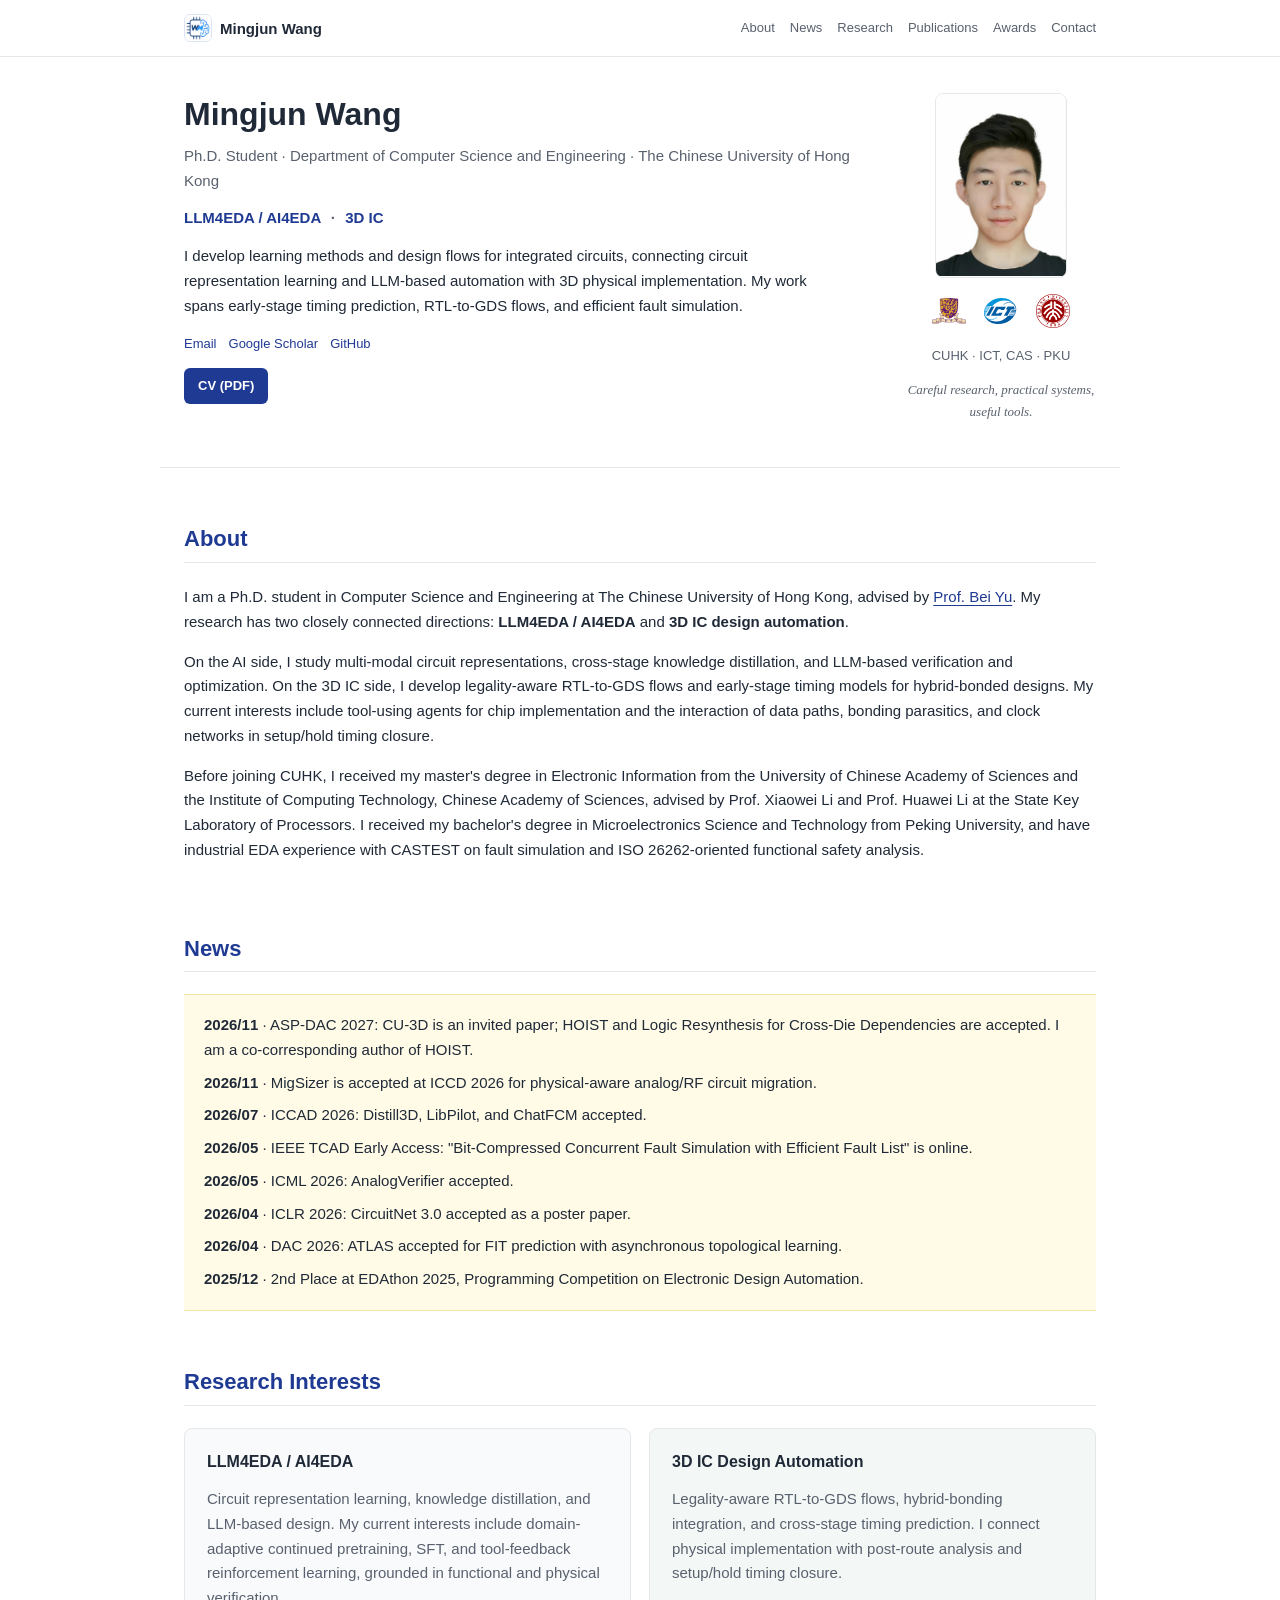
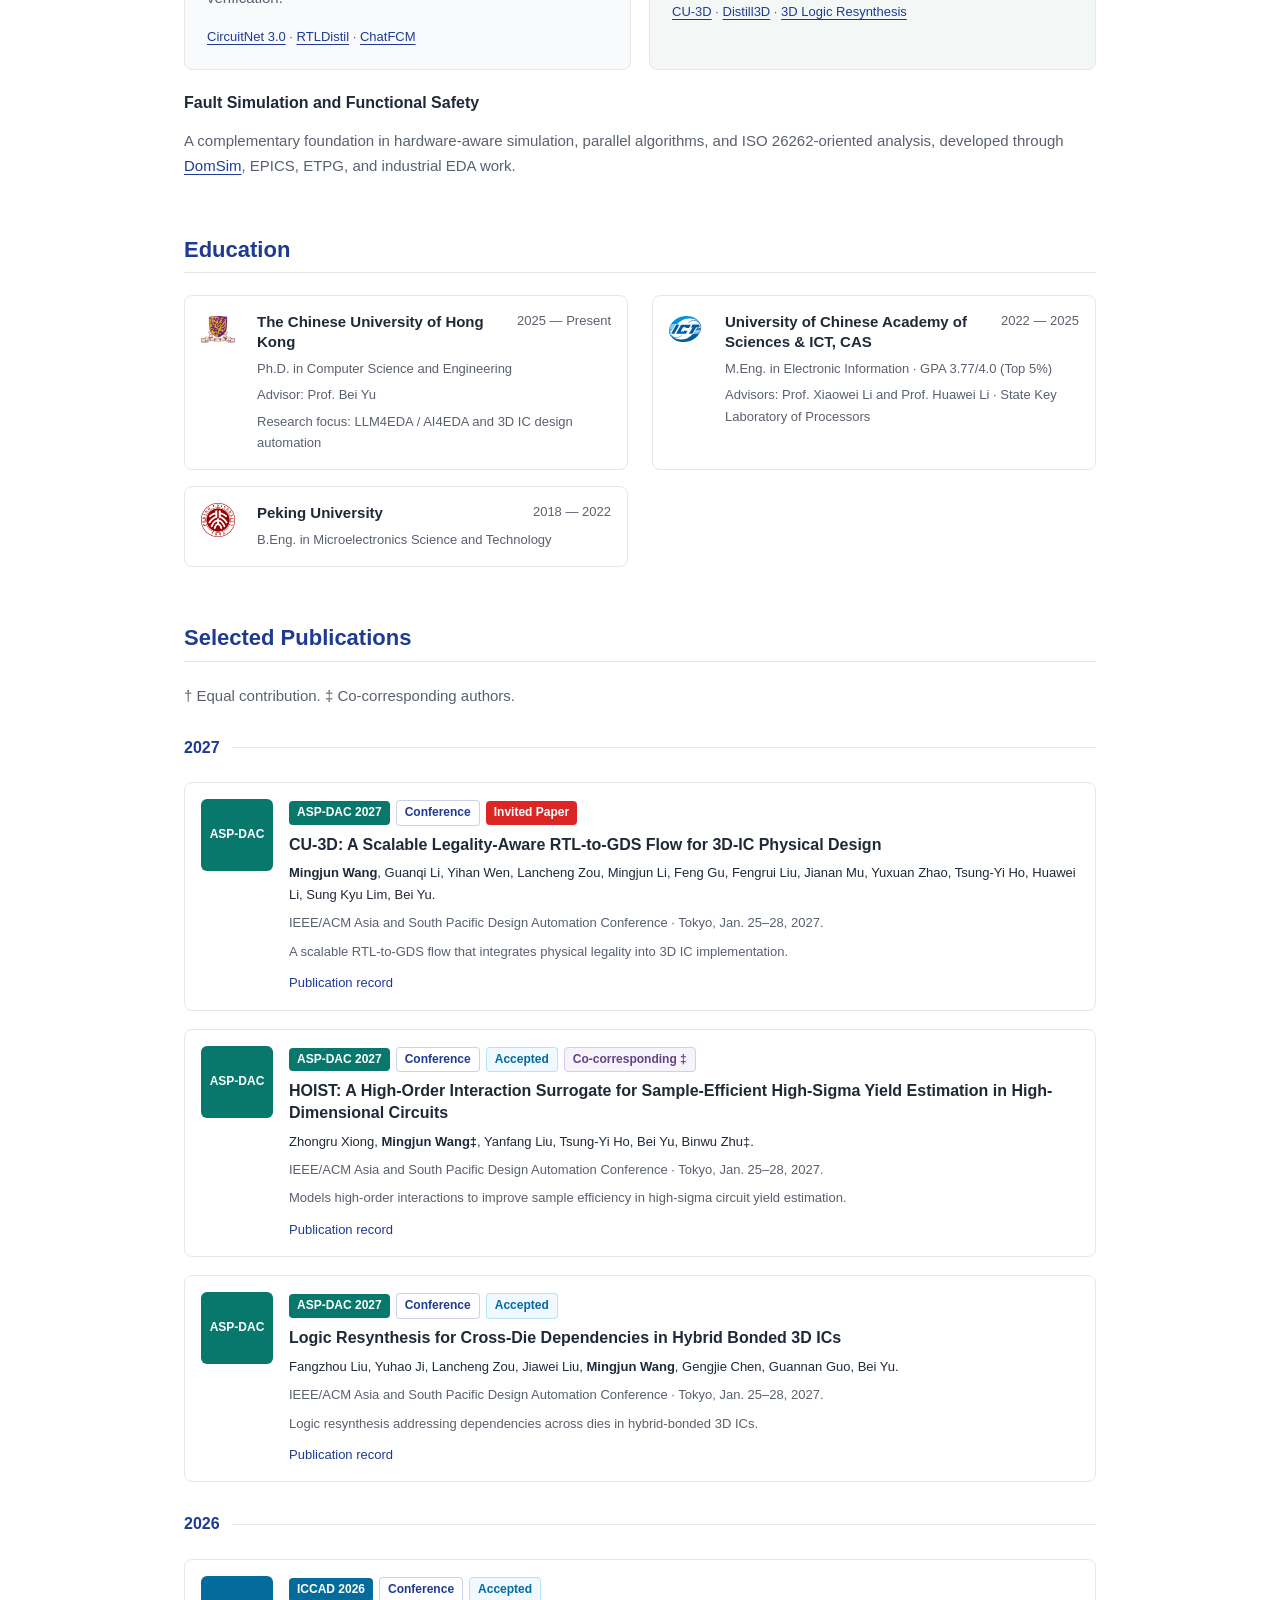
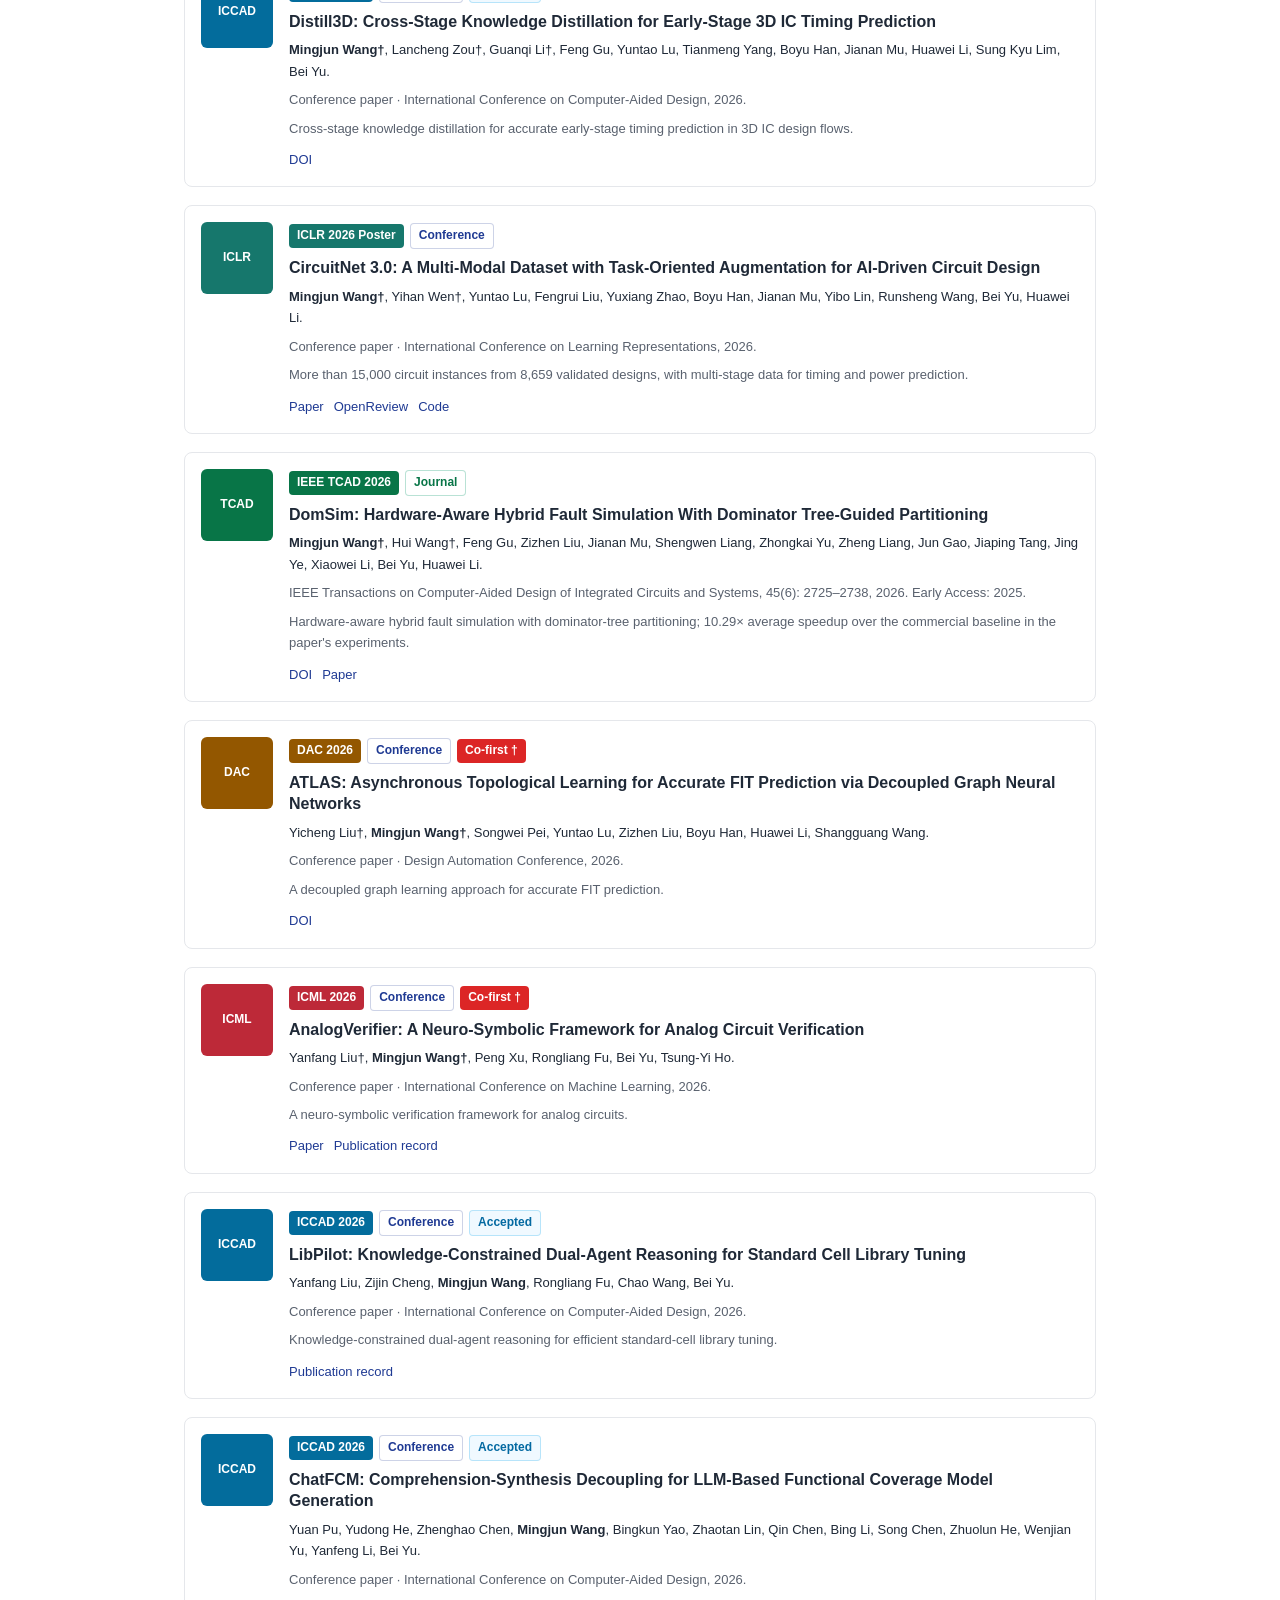
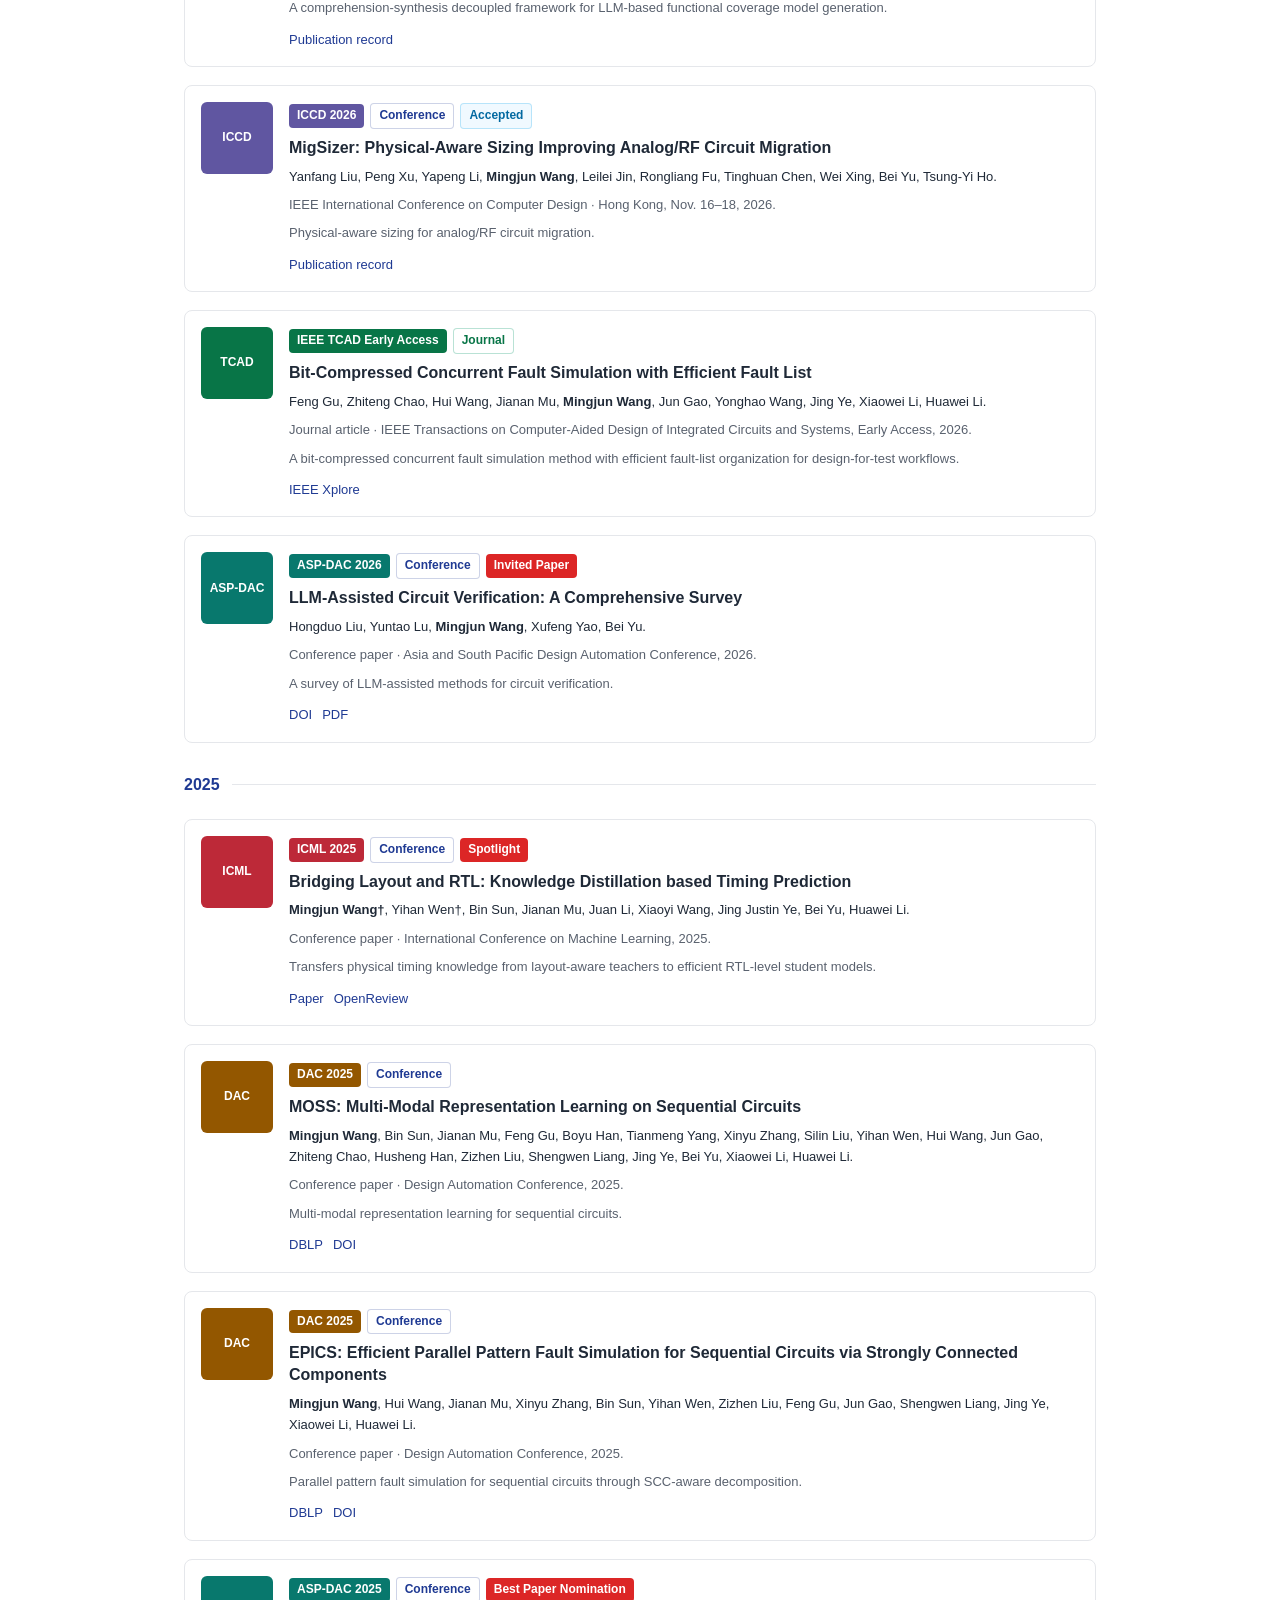
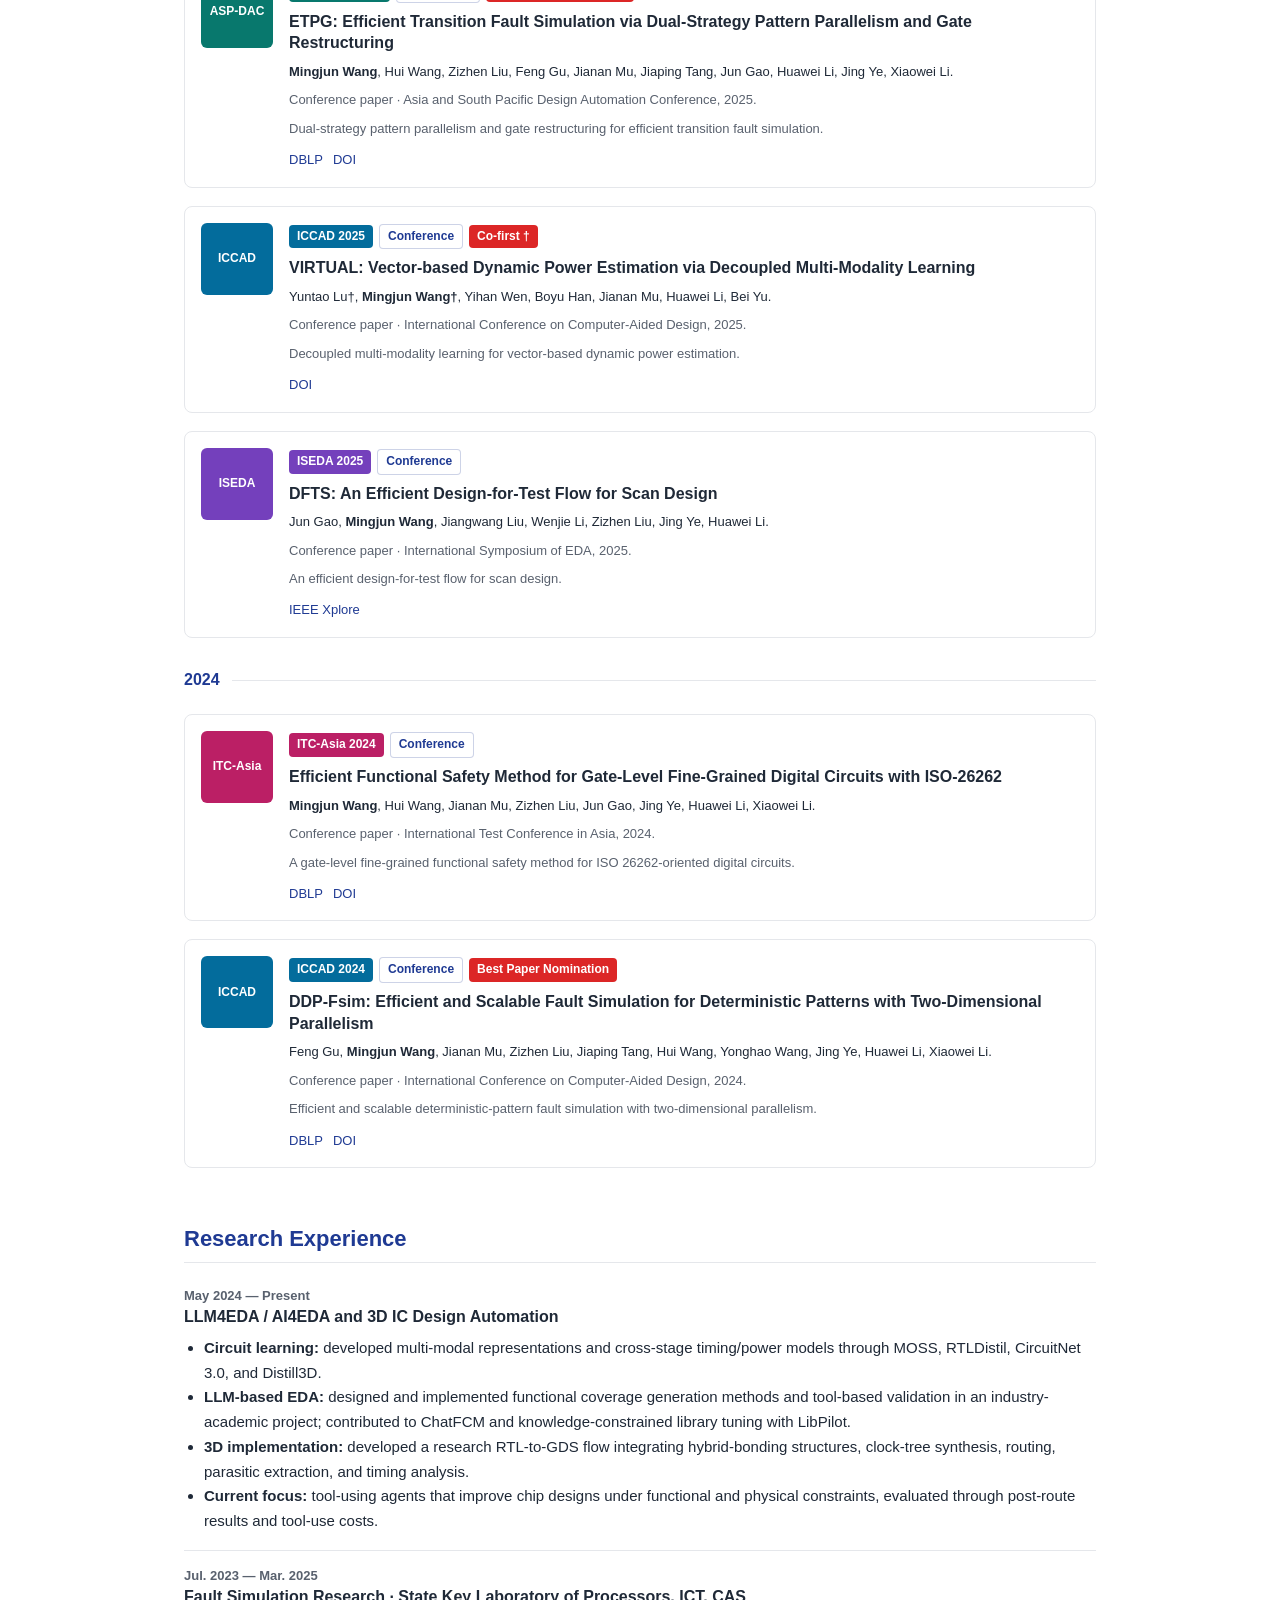
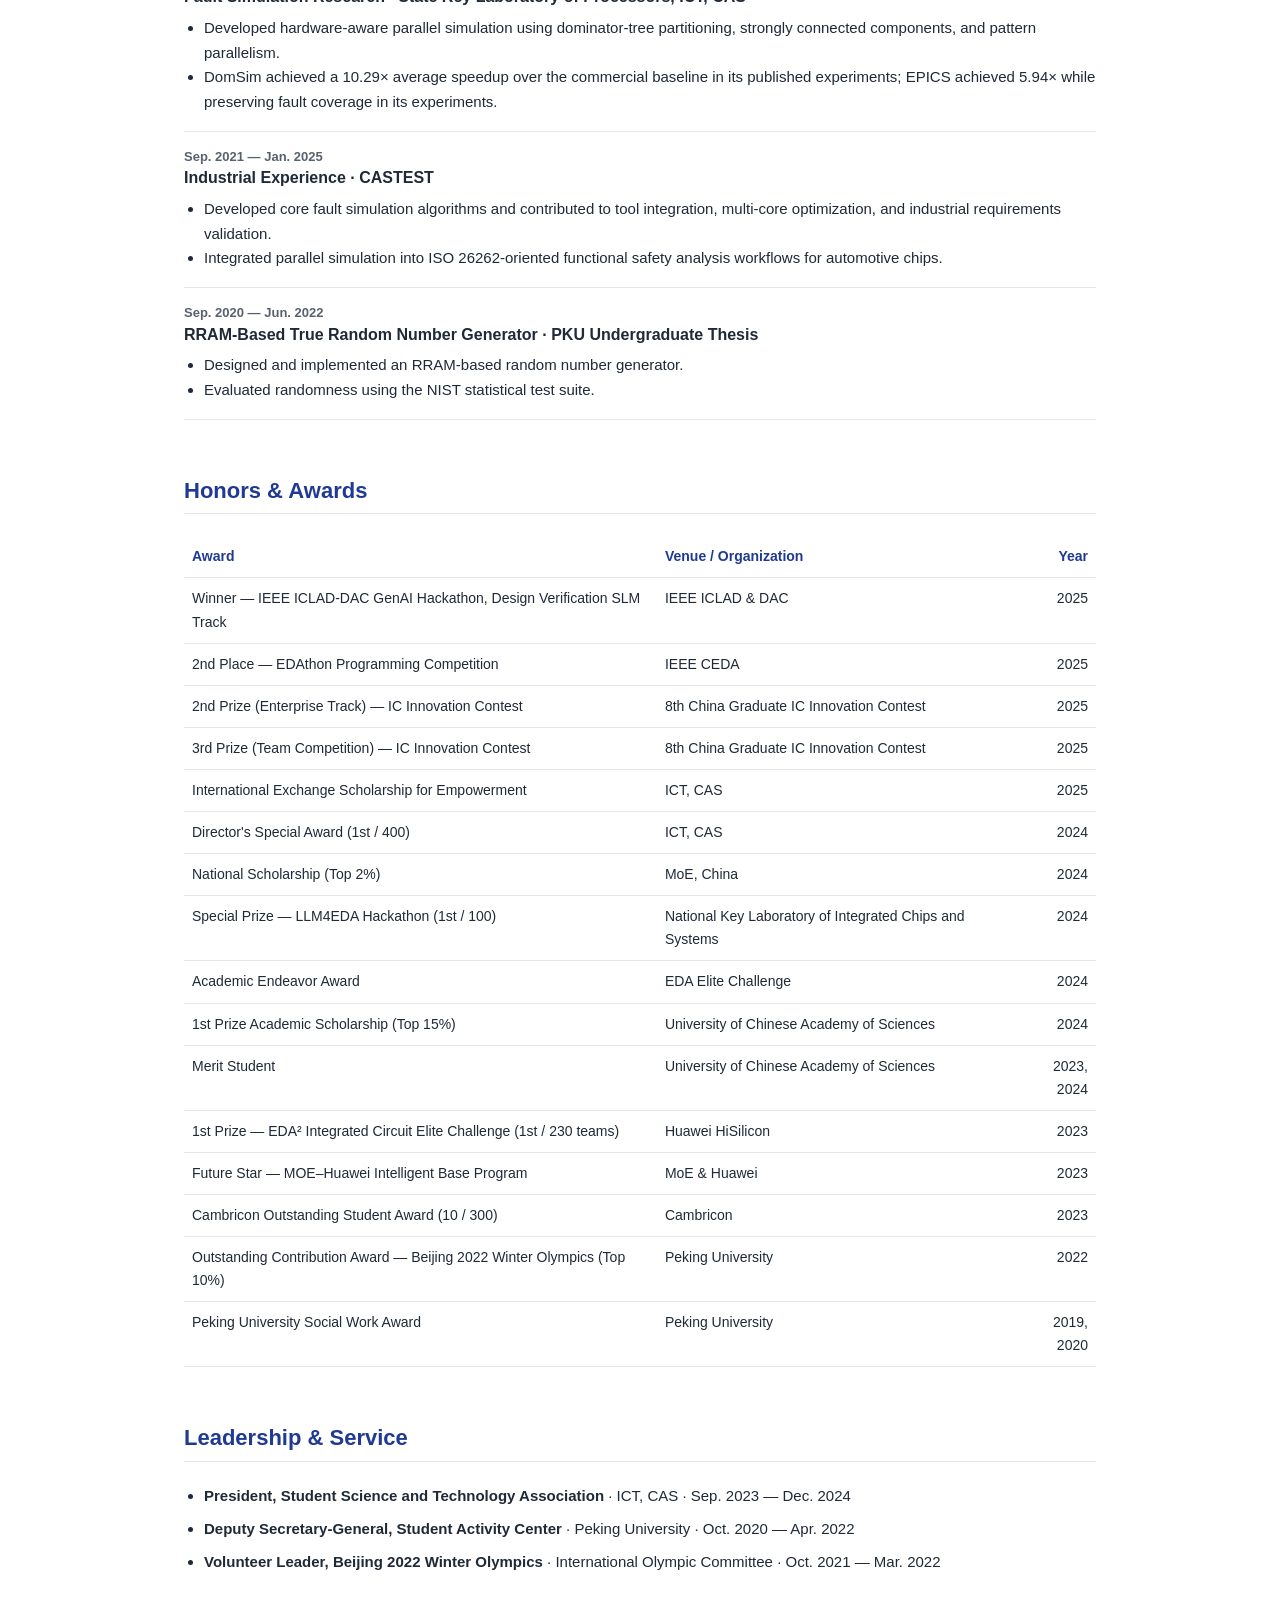
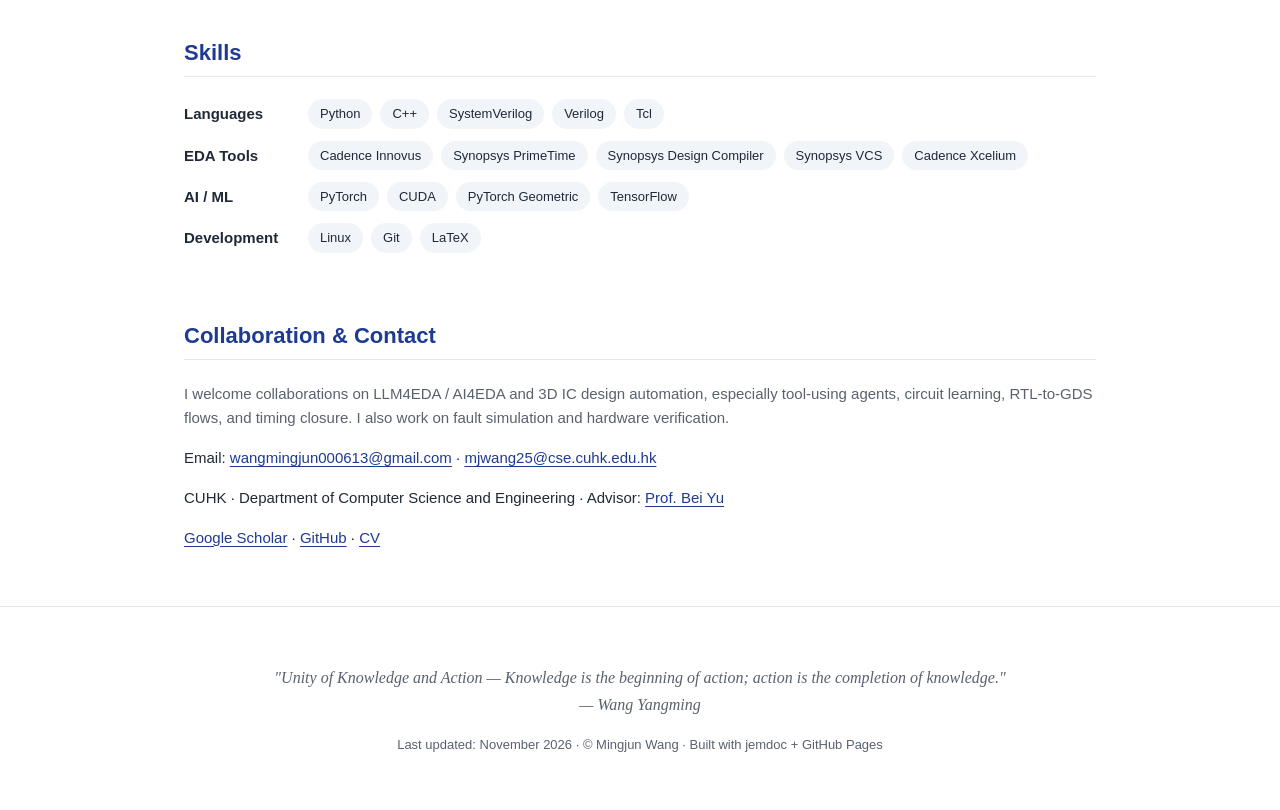
==== commit e2d74d36: "chore: mirror homepage from 347fb9239c14b7c03165949ae04e36c00a285416" ====
--- a/index.html
+++ b/index.html
@@ -3,9 +3,9 @@
 <head>
   <meta charset="utf-8" />
   <meta name="viewport" content="width=device-width, initial-scale=1" />
-  <meta name="description" content="Mingjun Wang is a Ph.D. student in Computer Science and Engineering at The Chinese University of Hong Kong, working on AI4EDA, flow-oriented 3D IC EDA design automation, circuit representation learning, and fault simulation." />
+  <meta name="description" content="Mingjun Wang is a Ph.D. student in Computer Science and Engineering at The Chinese University of Hong Kong. His research focuses on LLM4EDA / AI4EDA and 3D IC design automation, including circuit learning, RTL-to-GDS flows, timing prediction, and fault simulation." />
   <meta property="og:title" content="Mingjun Wang" />
-  <meta property="og:description" content="Mingjun Wang is a Ph.D. student in Computer Science and Engineering at The Chinese University of Hong Kong, working on AI4EDA, flow-oriented 3D IC EDA design automation, circuit representation learning, and fault simulation." />
+  <meta property="og:description" content="Mingjun Wang is a Ph.D. student in Computer Science and Engineering at The Chinese University of Hong Kong. His research focuses on LLM4EDA / AI4EDA and 3D IC design automation, including circuit learning, RTL-to-GDS flows, timing prediction, and fault simulation." />
   <meta property="og:type" content="website" />
   <meta property="og:url" content="https://wang-mingjun.github.io/" />
   <meta property="og:image" content="https://wang-mingjun.github.io/assets/photo.jpg" />
@@ -19,9 +19,10 @@
   <link rel="apple-touch-icon" sizes="180x180" href="assets/apple-touch-icon.png?v=20260716" />
   <link rel="canonical" href="https://wang-mingjun.github.io/" />
   <title>Mingjun Wang</title>
-  <link rel="stylesheet" href="assets/main.css?v=20260715" type="text/css" />
+  <link rel="stylesheet" href="assets/main.css?v=20261102" type="text/css" />
 </head>
 <body>
+<a class="skip-link" href="#about">Skip to content</a>
 <header class="topbar">
   <nav class="container nav" aria-label="Primary navigation">
     <a class="brand" href="#top">
@@ -44,26 +45,19 @@
     <div class="hero-main">
       <h1>Mingjun Wang</h1>
       <p class="subtitle">Ph.D. Student · Department of Computer Science and Engineering · The Chinese University of Hong Kong</p>
-      <p class="tagline">AI4EDA · 3D IC Design Automation · Circuit Representation Learning · Fault Simulation</p>
-      <div class="hero-pills" aria-label="Primary research areas">
-        <span>AI4EDA</span>
-        <span>3D IC</span>
-        <span>Circuit Representation</span>
-        <span>Fault Simulation</span>
-      </div>
+      <p class="tagline">LLM4EDA / AI4EDA <span aria-hidden="true">·</span> 3D IC</p>
       <p class="hero-bio">
-        I am a Ph.D. student in Computer Science and Engineering at The Chinese University of Hong Kong, advised by Prof. Bei Yu. My research primarily focuses on AI4EDA and 3D IC design automation, especially multi-modal circuit understanding, circuit representation learning, flow-oriented timing/power prediction, and scalable fault simulation.
+        I develop learning methods and design flows for integrated circuits, connecting circuit representation learning and LLM-based automation with 3D physical implementation. My work spans early-stage timing prediction, RTL-to-GDS flows, and efficient fault simulation.
       </p>
       <div class="link-row">
         <a href="mailto:wangmingjun000613@gmail.com">Email</a>
-        <a href="assets/cv.pdf?v=20260715" target="_blank" rel="noopener">CV</a>
         <a href="https://scholar.google.com/citations?user=E9aUbvAAAAAJ&amp;hl=en" target="_blank" rel="noopener">Google Scholar</a>
         <a href="https://github.com/xin-xi-xiao" target="_blank" rel="noopener">GitHub</a>
       </div>
-      <a class="primary-button" href="assets/cv.pdf?v=20260715" target="_blank" rel="noopener">Download CV</a>
+      <a class="primary-button" href="assets/cv.pdf?v=20261103c" target="_blank" rel="noopener">CV (PDF)</a>
     </div>
     <aside class="hero-side" aria-label="Profile portrait and affiliations">
-      <img class="portrait-card" src="assets/photo.jpg?v=20260713a" alt="Portrait of Mingjun Wang" style="width:132px;height:185px;border-radius:8px;object-fit:contain;object-position:center top;" />
+      <img class="portrait-card" src="assets/photo.jpg?v=20260713a" alt="Portrait of Mingjun Wang" width="132" height="185" />
       <div class="affiliation-logos">
         <span class="logo-frame"><img src="assets/cuhk.png" alt="CUHK logo" /></span>
         <span class="logo-frame"><img src="assets/ict.svg" alt="ICT CAS logo" /></span>
@@ -77,8 +71,8 @@
   <section id="about" class="section container">
     <h2>About</h2>
     <div class="prose">
-      <p>I am currently a Ph.D. student in the Department of Computer Science and Engineering at The Chinese University of Hong Kong, advised by Prof. Bei Yu. My research centers on AI4EDA and 3D IC design automation, with a focus on circuit representation learning, multi-modal circuit datasets, and timing/power modeling across design stages.</p>
-      <p>My work studies how to represent circuits across RTL, netlists, physical layouts, timing, power, and verification signals. I am particularly interested in cross-stage knowledge distillation, task-oriented circuit data, industrial-grade 3D IC EDA design flows, early-stage 3D IC prediction, and fault simulation methods that remain useful under real design constraints.</p>
+      <p>I am a Ph.D. student in Computer Science and Engineering at The Chinese University of Hong Kong, advised by <a href="https://www.cse.cuhk.edu.hk/~byu/" target="_blank" rel="noopener">Prof. Bei Yu</a>. My research has two closely connected directions: <strong>LLM4EDA / AI4EDA</strong> and <strong>3D IC design automation</strong>.</p>
+      <p>On the AI side, I study multi-modal circuit representations, cross-stage knowledge distillation, and LLM-based verification and optimization. On the 3D IC side, I develop legality-aware RTL-to-GDS flows and early-stage timing models for hybrid-bonded designs. My current interests include tool-using agents for chip implementation and the interaction of data paths, bonding parasitics, and clock networks in setup/hold timing closure.</p>
       <p>Before joining CUHK, I received my master's degree in Electronic Information from the University of Chinese Academy of Sciences and the Institute of Computing Technology, Chinese Academy of Sciences, advised by Prof. Xiaowei Li and Prof. Huawei Li at the State Key Laboratory of Processors. I received my bachelor's degree in Microelectronics Science and Technology from Peking University, and have industrial EDA experience with CASTEST on fault simulation and ISO 26262-oriented functional safety analysis.</p>
     </div>
   </section>
@@ -86,14 +80,14 @@
   <section id="news" class="section container">
     <h2>News</h2>
     <div class="news-box">
+      <p><strong>2026/11</strong> · ASP-DAC 2027: CU-3D is an invited paper; HOIST and Logic Resynthesis for Cross-Die Dependencies are accepted. I am a co-corresponding author of HOIST.</p>
+      <p><strong>2026/11</strong> · MigSizer is accepted at ICCD 2026 for physical-aware analog/RF circuit migration.</p>
       <p><strong>2026/07</strong> · ICCAD 2026: Distill3D, LibPilot, and ChatFCM accepted.</p>
       <p><strong>2026/05</strong> · IEEE TCAD Early Access: "Bit-Compressed Concurrent Fault Simulation with Efficient Fault List" is online.</p>
       <p><strong>2026/05</strong> · ICML 2026: AnalogVerifier accepted.</p>
       <p><strong>2026/04</strong> · ICLR 2026: CircuitNet 3.0 accepted as a poster paper.</p>
       <p><strong>2026/04</strong> · DAC 2026: ATLAS accepted for FIT prediction with asynchronous topological learning.</p>
       <p><strong>2025/12</strong> · 2nd Place at EDAthon 2025, Programming Competition on Electronic Design Automation.</p>
-      <p><strong>2025/07</strong> · ICML 2025: RTLDistil selected as a Spotlight paper.</p>
-      <p><strong>2025/07</strong> · Winner, IEEE ICLAD-DAC GenAI Hackathon 2025.</p>
     </div>
   </section>
 
@@ -101,19 +95,18 @@
     <h2>Research Interests</h2>
     <div class="focus-grid">
       <article class="focus-card">
-        <div class="focus-icon">AI</div>
-        <h3>AI4EDA and Circuit Representation Learning</h3>
-        <p>Multi-modal circuit datasets, task-oriented augmentation, GNN/LLM methods, and unified representations across specifications, RTL, netlists, layouts, timing, and power.</p>
+        <h3>LLM4EDA / AI4EDA</h3>
+        <p>Circuit representation learning, knowledge distillation, and LLM-based design. My current interests include domain-adaptive continued pretraining, SFT, and tool-feedback reinforcement learning, grounded in functional and physical verification.</p>
+        <p class="focus-links"><a href="#pub-circuitnet">CircuitNet 3.0</a> · <a href="#pub-rtldistil">RTLDistil</a> · <a href="#pub-chatfcm">ChatFCM</a></p>
       </article>
       <article class="focus-card">
-        <div class="focus-icon">3D</div>
         <h3>3D IC Design Automation</h3>
-        <p>Flow-oriented automation for industrial-grade 3D IC EDA, including cross-stage timing, power, and FIT-oriented prediction.</p>
-      </article>
-      <article class="focus-card">
-        <div class="focus-icon">FS</div>
+        <p>Legality-aware RTL-to-GDS flows, hybrid-bonding integration, and cross-stage timing prediction. I connect physical implementation with post-route analysis and setup/hold timing closure.</p>
+        <p class="focus-links"><a href="#pub-cu3d">CU-3D</a> · <a href="#pub-distill3d">Distill3D</a> · <a href="#pub-resynthesis">3D Logic Resynthesis</a></p>
+      </article>
+      <article class="focus-card focus-support">
         <h3>Fault Simulation and Functional Safety</h3>
-        <p>Parallel fault simulation, deterministic-pattern acceleration, sequential circuit simulation, and ISO 26262-oriented analysis.</p>
+        <p>A complementary foundation in hardware-aware simulation, parallel algorithms, and ISO 26262-oriented analysis, developed through <a href="#pub-domsim">DomSim</a>, EPICS, ETPG, and industrial EDA work.</p>
       </article>
     </div>
   </section>
@@ -127,14 +120,14 @@
           <div class="edu-head"><strong>The Chinese University of Hong Kong</strong><span>2025 — Present</span></div>
           <p>Ph.D. in Computer Science and Engineering</p>
           <p>Advisor: Prof. Bei Yu</p>
-          <p>Research focus: AI4EDA, circuit representation learning, and 3D IC design automation</p>
+          <p>Research focus: LLM4EDA / AI4EDA and 3D IC design automation</p>
         </div>
       </article>
       <article class="edu-item">
         <img src="assets/ict.svg" alt="ICT CAS logo" />
         <div>
           <div class="edu-head"><strong>University of Chinese Academy of Sciences &amp; ICT, CAS</strong><span>2022 — 2025</span></div>
-          <p>M.Eng. in Electronic Information · GPA 3.78/4.0 (Top 5%)</p>
+          <p>M.Eng. in Electronic Information · GPA 3.77/4.0 (Top 5%)</p>
           <p>Advisors: Prof. Xiaowei Li and Prof. Huawei Li · State Key Laboratory of Processors</p>
         </div>
       </article>
@@ -150,29 +143,79 @@
 
   <section id="publications" class="section container">
     <h2>Selected Publications</h2>
-    <p class="equal-note">† Equal contribution. Each entry is marked as Conference or Journal. Within each year, first-author and co-first-author work appears before other collaborations.</p>
+    <p class="equal-note">† Equal contribution. ‡ Co-corresponding authors.</p>
     <div class="pub-list">
+      <div class="pub-year" aria-label="Publications from 2027"><span>2027</span></div>
+      <article class="pub-card" id="pub-cu3d">
+        <div class="venue-block badge-aspdac" aria-hidden="true">ASP-DAC</div>
+        <div class="pub-body">
+          <span class="venue badge-aspdac">ASP-DAC 2027</span><span class="type-badge conference">Conference</span><span class="award-badge">Invited Paper</span>
+          <h3>CU-3D: A Scalable Legality-Aware RTL-to-GDS Flow for 3D-IC Physical Design</h3>
+          <p class="authors"><strong>Mingjun Wang</strong>, Guanqi Li, Yihan Wen, Lancheng Zou, Mingjun Li, Feng Gu, Fengrui Liu, Jianan Mu, Yuxuan Zhao, Tsung-Yi Ho, Huawei Li, Sung Kyu Lim, Bei Yu.</p>
+          <p class="meta">IEEE/ACM Asia and South Pacific Design Automation Conference · Tokyo, Jan. 25–28, 2027.</p>
+          <p class="desc">A scalable RTL-to-GDS flow that integrates physical legality into 3D IC implementation.</p>
+          <div class="pub-links"><a href="https://www.cse.cuhk.edu.hk/~byu/publications.html" target="_blank" rel="noopener">Publication record</a></div>
+        </div>
+      </article>
+
+      <article class="pub-card" id="pub-hoist">
+        <div class="venue-block badge-aspdac" aria-hidden="true">ASP-DAC</div>
+        <div class="pub-body">
+          <span class="venue badge-aspdac">ASP-DAC 2027</span><span class="type-badge conference">Conference</span><span class="status-badge">Accepted</span><span class="role-badge">Co-corresponding ‡</span>
+          <h3>HOIST: A High-Order Interaction Surrogate for Sample-Efficient High-Sigma Yield Estimation in High-Dimensional Circuits</h3>
+          <p class="authors">Zhongru Xiong, <strong>Mingjun Wang‡</strong>, Yanfang Liu, Tsung-Yi Ho, Bei Yu, Binwu Zhu‡.</p>
+          <p class="meta">IEEE/ACM Asia and South Pacific Design Automation Conference · Tokyo, Jan. 25–28, 2027.</p>
+          <p class="desc">Models high-order interactions to improve sample efficiency in high-sigma circuit yield estimation.</p>
+          <div class="pub-links"><a href="https://www.cse.cuhk.edu.hk/~byu/publications.html" target="_blank" rel="noopener">Publication record</a></div>
+        </div>
+      </article>
+
+      <article class="pub-card" id="pub-resynthesis">
+        <div class="venue-block badge-aspdac" aria-hidden="true">ASP-DAC</div>
+        <div class="pub-body">
+          <span class="venue badge-aspdac">ASP-DAC 2027</span><span class="type-badge conference">Conference</span><span class="status-badge">Accepted</span>
+          <h3>Logic Resynthesis for Cross-Die Dependencies in Hybrid Bonded 3D ICs</h3>
+          <p class="authors">Fangzhou Liu, Yuhao Ji, Lancheng Zou, Jiawei Liu, <strong>Mingjun Wang</strong>, Gengjie Chen, Guannan Guo, Bei Yu.</p>
+          <p class="meta">IEEE/ACM Asia and South Pacific Design Automation Conference · Tokyo, Jan. 25–28, 2027.</p>
+          <p class="desc">Logic resynthesis addressing dependencies across dies in hybrid-bonded 3D ICs.</p>
+          <div class="pub-links"><a href="https://www.cse.cuhk.edu.hk/~byu/publications.html" target="_blank" rel="noopener">Publication record</a></div>
+        </div>
+      </article>
+
       <div class="pub-year" aria-label="Publications from 2026"><span>2026</span></div>
-      <article class="pub-card">
+      <article class="pub-card" id="pub-distill3d">
         <div class="venue-block badge-iccad">ICCAD</div>
         <div class="pub-body">
           <span class="venue badge-iccad">ICCAD 2026</span><span class="type-badge conference">Conference</span><span class="status-badge">Accepted</span>
           <h3>Distill3D: Cross-Stage Knowledge Distillation for Early-Stage 3D IC Timing Prediction</h3>
-          <p class="authors"><strong>Mingjun Wang</strong>, Lancheng Zou, Guanqi Li, Feng Gu, Yuntao Lu, Tianmeng Yang, Boyu Han, Jianan Mu, Huawei Li, Sung Kyu Lim, Bei Yu.</p>
+          <p class="authors"><strong>Mingjun Wang†</strong>, Lancheng Zou†, Guanqi Li†, Feng Gu, Yuntao Lu, Tianmeng Yang, Boyu Han, Jianan Mu, Huawei Li, Sung Kyu Lim, Bei Yu.</p>
           <p class="meta">Conference paper · International Conference on Computer-Aided Design, 2026.</p>
           <p class="desc">Cross-stage knowledge distillation for accurate early-stage timing prediction in 3D IC design flows.</p>
-        </div>
-      </article>
-
-      <article class="pub-card">
+          <div class="pub-links"><a href="https://doi.org/10.1145/3831252.3834260" target="_blank" rel="noopener">DOI</a></div>
+        </div>
+      </article>
+
+      <article class="pub-card" id="pub-circuitnet">
         <div class="venue-block badge-iclr">ICLR</div>
         <div class="pub-body">
           <span class="venue badge-iclr">ICLR 2026 Poster</span><span class="type-badge conference">Conference</span>
           <h3>CircuitNet 3.0: A Multi-Modal Dataset with Task-Oriented Augmentation for AI-Driven Circuit Design</h3>
-          <p class="authors"><strong>Mingjun Wang</strong>, Yihan Wen, Yuntao Lu, Fengrui Liu, Yuxiang Zhao, Boyu Han, Jianan Mu, Yibo Lin, Runsheng Wang, Huawei Li, Bei Yu.</p>
+          <p class="authors"><strong>Mingjun Wang†</strong>, Yihan Wen†, Yuntao Lu, Fengrui Liu, Yuxiang Zhao, Boyu Han, Jianan Mu, Yibo Lin, Runsheng Wang, Bei Yu, Huawei Li.</p>
           <p class="meta">Conference paper · International Conference on Learning Representations, 2026.</p>
-          <p class="desc">A multi-modal circuit dataset with task-oriented augmentation for AI-driven timing and power prediction.</p>
-          <div class="pub-links"><a href="https://openreview.net/forum?id=lEDb4gQ4dB" target="_blank" rel="noopener">OpenReview</a><a href="https://github.com/sklp-eda-lab/iclr-circuitnet_3.0/" target="_blank" rel="noopener">Code</a></div>
+          <p class="desc">More than 15,000 circuit instances from 8,659 validated designs, with multi-stage data for timing and power prediction.</p>
+          <div class="pub-links"><a href="https://proceedings.iclr.cc/paper_files/paper/2026/hash/2e0f5561c1553a97cee5fa64575358c9-Abstract-Conference.html" target="_blank" rel="noopener">Paper</a><a href="https://openreview.net/forum?id=lEDb4gQ4dB" target="_blank" rel="noopener">OpenReview</a><a href="https://github.com/sklp-eda-lab/iclr-circuitnet_3.0/" target="_blank" rel="noopener">Code</a></div>
+        </div>
+      </article>
+
+      <article class="pub-card" id="pub-domsim">
+        <div class="venue-block badge-tcad" aria-hidden="true">TCAD</div>
+        <div class="pub-body">
+          <span class="venue badge-tcad">IEEE TCAD 2026</span><span class="type-badge journal">Journal</span>
+          <h3>DomSim: Hardware-Aware Hybrid Fault Simulation With Dominator Tree-Guided Partitioning</h3>
+          <p class="authors"><strong>Mingjun Wang†</strong>, Hui Wang†, Feng Gu, Zizhen Liu, Jianan Mu, Shengwen Liang, Zhongkai Yu, Zheng Liang, Jun Gao, Jiaping Tang, Jing Ye, Xiaowei Li, Bei Yu, Huawei Li.</p>
+          <p class="meta">IEEE Transactions on Computer-Aided Design of Integrated Circuits and Systems, 45(6): 2725–2738, 2026. Early Access: 2025.</p>
+          <p class="desc">Hardware-aware hybrid fault simulation with dominator-tree partitioning; 10.29× average speedup over the commercial baseline in the paper's experiments.</p>
+          <div class="pub-links"><a href="https://doi.org/10.1109/TCAD.2025.3624173" target="_blank" rel="noopener">DOI</a><a href="https://www.cse.cuhk.edu.hk/~byu/papers/J179-TCAD2026-DomSim.pdf" target="_blank" rel="noopener">Paper</a></div>
         </div>
       </article>
 
@@ -184,7 +227,7 @@
           <p class="authors">Yicheng Liu†, <strong>Mingjun Wang†</strong>, Songwei Pei, Yuntao Lu, Zizhen Liu, Boyu Han, Huawei Li, Shangguang Wang.</p>
           <p class="meta">Conference paper · Design Automation Conference, 2026.</p>
           <p class="desc">A decoupled graph learning approach for accurate FIT prediction.</p>
-          <div class="pub-links"><a href="https://63dac.conference-program.com/presentation/?id=RESEARCH1390&sess=sess118" target="_blank" rel="noopener">DAC Program</a></div>
+          <div class="pub-links"><a href="https://doi.org/10.1145/3770743.3812688" target="_blank" rel="noopener">DOI</a></div>
         </div>
       </article>
 
@@ -196,7 +239,7 @@
           <p class="authors">Yanfang Liu†, <strong>Mingjun Wang†</strong>, Peng Xu, Rongliang Fu, Bei Yu, Tsung-Yi Ho.</p>
           <p class="meta">Conference paper · International Conference on Machine Learning, 2026.</p>
           <p class="desc">A neuro-symbolic verification framework for analog circuits.</p>
-          <div class="pub-links"><a href="https://www.cse.cuhk.edu.hk/~byu/publications.html" target="_blank" rel="noopener">CUHK Listing</a></div>
+          <div class="pub-links"><a href="https://www.cse.cuhk.edu.hk/~byu/papers/C356-ICML2026-AnalogVerifier.pdf" target="_blank" rel="noopener">Paper</a><a href="https://www.cse.cuhk.edu.hk/~byu/publications.html" target="_blank" rel="noopener">Publication record</a></div>
         </div>
       </article>
 
@@ -208,10 +251,11 @@
           <p class="authors">Yanfang Liu, Zijin Cheng, <strong>Mingjun Wang</strong>, Rongliang Fu, Chao Wang, Bei Yu.</p>
           <p class="meta">Conference paper · International Conference on Computer-Aided Design, 2026.</p>
           <p class="desc">Knowledge-constrained dual-agent reasoning for efficient standard-cell library tuning.</p>
-        </div>
-      </article>
-
-      <article class="pub-card">
+          <div class="pub-links"><a href="https://www.cse.cuhk.edu.hk/~byu/publications.html" target="_blank" rel="noopener">Publication record</a></div>
+        </div>
+      </article>
+
+      <article class="pub-card" id="pub-chatfcm">
         <div class="venue-block badge-iccad">ICCAD</div>
         <div class="pub-body">
           <span class="venue badge-iccad">ICCAD 2026</span><span class="type-badge conference">Conference</span><span class="status-badge">Accepted</span>
@@ -219,6 +263,19 @@
           <p class="authors">Yuan Pu, Yudong He, Zhenghao Chen, <strong>Mingjun Wang</strong>, Bingkun Yao, Zhaotan Lin, Qin Chen, Bing Li, Song Chen, Zhuolun He, Wenjian Yu, Yanfeng Li, Bei Yu.</p>
           <p class="meta">Conference paper · International Conference on Computer-Aided Design, 2026.</p>
           <p class="desc">A comprehension-synthesis decoupled framework for LLM-based functional coverage model generation.</p>
+          <div class="pub-links"><a href="https://www.cse.cuhk.edu.hk/~byu/publications.html" target="_blank" rel="noopener">Publication record</a></div>
+        </div>
+      </article>
+
+      <article class="pub-card">
+        <div class="venue-block badge-iccd" aria-hidden="true">ICCD</div>
+        <div class="pub-body">
+          <span class="venue badge-iccd">ICCD 2026</span><span class="type-badge conference">Conference</span><span class="status-badge">Accepted</span>
+          <h3>MigSizer: Physical-Aware Sizing Improving Analog/RF Circuit Migration</h3>
+          <p class="authors">Yanfang Liu, Peng Xu, Yapeng Li, <strong>Mingjun Wang</strong>, Leilei Jin, Rongliang Fu, Tinghuan Chen, Wei Xing, Bei Yu, Tsung-Yi Ho.</p>
+          <p class="meta">IEEE International Conference on Computer Design · Hong Kong, Nov. 16–18, 2026.</p>
+          <p class="desc">Physical-aware sizing for analog/RF circuit migration.</p>
+          <div class="pub-links"><a href="https://www.cse.cuhk.edu.hk/~byu/publications.html" target="_blank" rel="noopener">Publication record</a></div>
         </div>
       </article>
 
@@ -237,7 +294,7 @@
       <article class="pub-card">
         <div class="venue-block badge-aspdac">ASP-DAC</div>
         <div class="pub-body">
-          <span class="venue badge-aspdac">ASP-DAC 2026</span><span class="type-badge conference">Conference</span>
+          <span class="venue badge-aspdac">ASP-DAC 2026</span><span class="type-badge conference">Conference</span><span class="award-badge">Invited Paper</span>
           <h3>LLM-Assisted Circuit Verification: A Comprehensive Survey</h3>
           <p class="authors">Hongduo Liu, Yuntao Lu, <strong>Mingjun Wang</strong>, Xufeng Yao, Bei Yu.</p>
           <p class="meta">Conference paper · Asia and South Pacific Design Automation Conference, 2026.</p>
@@ -247,12 +304,12 @@
       </article>
 
       <div class="pub-year" aria-label="Publications from 2025"><span>2025</span></div>
-      <article class="pub-card">
+      <article class="pub-card" id="pub-rtldistil">
         <div class="venue-block badge-icml">ICML</div>
         <div class="pub-body">
           <span class="venue badge-icml">ICML 2025</span><span class="type-badge conference">Conference</span><span class="award-badge">Spotlight</span>
           <h3>Bridging Layout and RTL: Knowledge Distillation based Timing Prediction</h3>
-          <p class="authors"><strong>Mingjun Wang</strong>, Yihan Wen, Bin Sun, Jianan Mu, Juan Li, Xiaoyi Wang, Jing Justin Ye, Bei Yu, Huawei Li.</p>
+          <p class="authors"><strong>Mingjun Wang†</strong>, Yihan Wen†, Bin Sun, Jianan Mu, Juan Li, Xiaoyi Wang, Jing Justin Ye, Bei Yu, Huawei Li.</p>
           <p class="meta">Conference paper · International Conference on Machine Learning, 2025.</p>
           <p class="desc">Transfers physical timing knowledge from layout-aware teachers to efficient RTL-level student models.</p>
           <div class="pub-links"><a href="https://proceedings.mlr.press/v267/wang25dn.html" target="_blank" rel="noopener">Paper</a><a href="https://openreview.net/forum?id=pWs925fKyK" target="_blank" rel="noopener">OpenReview</a></div>
@@ -272,18 +329,6 @@
       </article>
 
       <article class="pub-card">
-        <div class="venue-block badge-tcad">TCAD</div>
-        <div class="pub-body">
-          <span class="venue badge-tcad">IEEE TCAD 2025</span><span class="type-badge journal">Journal</span>
-          <h3>DomSim: Hardware-Aware Hybrid Fault Simulation Approach with Dominator Tree-guided Partitioning</h3>
-          <p class="authors"><strong>Mingjun Wang</strong>, Hui Wang, Feng Gu, Zizhen Liu, Jianan Mu, Shengwen Liang, Zhiqiang Yu, Zhen Liang, Jun Gao, Jiaping Tang, Jing Ye, Bei Yu, Xiaowei Li, Huawei Li.</p>
-          <p class="meta">Journal article · IEEE Transactions on Computer-Aided Design of Integrated Circuits and Systems, 2025.</p>
-          <p class="desc">A hardware-aware hybrid fault simulation approach using dominator tree-guided partitioning.</p>
-          <div class="pub-links"><a href="https://ieeexplore.ieee.org/document/11214172" target="_blank" rel="noopener">IEEE Xplore</a></div>
-        </div>
-      </article>
-
-      <article class="pub-card">
         <div class="venue-block badge-dac">DAC</div>
         <div class="pub-body">
           <span class="venue badge-dac">DAC 2025</span><span class="type-badge conference">Conference</span>
@@ -348,7 +393,7 @@
         <div class="venue-block badge-iccad">ICCAD</div>
         <div class="pub-body">
           <span class="venue badge-iccad">ICCAD 2024</span><span class="type-badge conference">Conference</span><span class="award-badge">Best Paper Nomination</span>
-          <h3>DDP-Fsim: Efficient and Scalable Fault Simulation for Deterministic Patterns</h3>
+          <h3>DDP-Fsim: Efficient and Scalable Fault Simulation for Deterministic Patterns with Two-Dimensional Parallelism</h3>
           <p class="authors">Feng Gu, <strong>Mingjun Wang</strong>, Jianan Mu, Zizhen Liu, Jiaping Tang, Hui Wang, Yonghao Wang, Jing Ye, Huawei Li, Xiaowei Li.</p>
           <p class="meta">Conference paper · International Conference on Computer-Aided Design, 2024.</p>
           <p class="desc">Efficient and scalable deterministic-pattern fault simulation with two-dimensional parallelism.</p>
@@ -363,18 +408,18 @@
     <div class="experience-list">
       <article>
         <div class="time">May 2024 — Present</div>
-        <h3>AI4EDA, Circuit Multi-Modal Data, and 3D IC EDA Flow Automation</h3>
-        <ul><li>Built multi-modal circuit datasets spanning specification, RTL, netlist, layout, timing, and power data for large-scale AI4EDA benchmarking.</li><li>Developed learning-based methods for circuit representation, cross-stage PPA prediction, and flow-oriented 3D IC design automation.</li><li>Implemented automated pipelines for circuit representation extraction and timing/power knowledge distillation across design stages.</li></ul>
+        <h3>LLM4EDA / AI4EDA and 3D IC Design Automation</h3>
+        <ul><li><strong>Circuit learning:</strong> developed multi-modal representations and cross-stage timing/power models through MOSS, RTLDistil, CircuitNet 3.0, and Distill3D.</li><li><strong>LLM-based EDA:</strong> designed and implemented functional coverage generation methods and tool-based validation in an industry-academic project; contributed to ChatFCM and knowledge-constrained library tuning with LibPilot.</li><li><strong>3D implementation:</strong> developed a research RTL-to-GDS flow integrating hybrid-bonding structures, clock-tree synthesis, routing, parasitic extraction, and timing analysis.</li><li><strong>Current focus:</strong> tool-using agents that improve chip designs under functional and physical constraints, evaluated through post-route results and tool-use costs.</li></ul>
       </article>
       <article>
         <div class="time">Jul. 2023 — Mar. 2025</div>
         <h3>Fault Simulation Research · State Key Laboratory of Processors, ICT, CAS</h3>
-        <ul><li>Developed hardware-aware and parallel fault simulation frameworks for large-scale digital circuits.</li><li>Studied optimization techniques for scalable circuit verification, design-for-test workflows, and functional safety analysis.</li></ul>
+        <ul><li>Developed hardware-aware parallel simulation using dominator-tree partitioning, strongly connected components, and pattern parallelism.</li><li>DomSim achieved a 10.29× average speedup over the commercial baseline in its published experiments; EPICS achieved 5.94× while preserving fault coverage in its experiments.</li></ul>
       </article>
       <article>
         <div class="time">Sep. 2021 — Jan. 2025</div>
         <h3>Industrial Experience · CASTEST</h3>
-        <ul><li>Contributed to digital circuit fault simulation platforms and functional safety analysis tools.</li><li>Worked on ISO 26262-oriented workflows for automotive-grade chips, strengthening a practical view of industrial EDA flow requirements.</li></ul>
+        <ul><li>Developed core fault simulation algorithms and contributed to tool integration, multi-core optimization, and industrial requirements validation.</li><li>Integrated parallel simulation into ISO 26262-oriented functional safety analysis workflows for automotive chips.</li></ul>
       </article>
       <article>
         <div class="time">Sep. 2020 — Jun. 2022</div>
@@ -390,17 +435,19 @@
       <table class="award-table">
       <thead><tr><th>Award</th><th>Venue / Organization</th><th>Year</th></tr></thead>
       <tbody>
-        <tr><td>Winner — IEEE ICLAD-DAC GenAI Hackathon</td><td>IEEE ICLAD & DAC</td><td>2025</td></tr>
+        <tr><td>Winner — IEEE ICLAD-DAC GenAI Hackathon, Design Verification SLM Track</td><td>IEEE ICLAD &amp; DAC</td><td>2025</td></tr>
         <tr><td>2nd Place — EDAthon Programming Competition</td><td>IEEE CEDA</td><td>2025</td></tr>
         <tr><td>2nd Prize (Enterprise Track) — IC Innovation Contest</td><td>8th China Graduate IC Innovation Contest</td><td>2025</td></tr>
+        <tr><td>3rd Prize (Team Competition) — IC Innovation Contest</td><td>8th China Graduate IC Innovation Contest</td><td>2025</td></tr>
         <tr><td>International Exchange Scholarship for Empowerment</td><td>ICT, CAS</td><td>2025</td></tr>
         <tr><td>Director's Special Award (1st / 400)</td><td>ICT, CAS</td><td>2024</td></tr>
         <tr><td>National Scholarship (Top 2%)</td><td>MoE, China</td><td>2024</td></tr>
         <tr><td>Special Prize — LLM4EDA Hackathon (1st / 100)</td><td>National Key Laboratory of Integrated Chips and Systems</td><td>2024</td></tr>
         <tr><td>Academic Endeavor Award</td><td>EDA Elite Challenge</td><td>2024</td></tr>
-        <tr><td>1st Prize Academic Scholarship (Top 15%)</td><td>Chinese Academy of Sciences</td><td>2024</td></tr>
+        <tr><td>1st Prize Academic Scholarship (Top 15%)</td><td>University of Chinese Academy of Sciences</td><td>2024</td></tr>
+        <tr><td>Merit Student</td><td>University of Chinese Academy of Sciences</td><td>2023, 2024</td></tr>
         <tr><td>1st Prize — EDA² Integrated Circuit Elite Challenge (1st / 230 teams)</td><td>Huawei HiSilicon</td><td>2023</td></tr>
-        <tr><td>Huawei Intelligent Base Scholarship (Top 5%)</td><td>Huawei</td><td>2023</td></tr>
+        <tr><td>Future Star — MOE–Huawei Intelligent Base Program</td><td>MoE &amp; Huawei</td><td>2023</td></tr>
         <tr><td>Cambricon Outstanding Student Award (10 / 300)</td><td>Cambricon</td><td>2023</td></tr>
         <tr><td>Outstanding Contribution Award — Beijing 2022 Winter Olympics (Top 10%)</td><td>Peking University</td><td>2022</td></tr>
         <tr><td>Peking University Social Work Award</td><td>Peking University</td><td>2019, 2020</td></tr>
@@ -412,32 +459,32 @@
   <section id="service" class="section container">
     <h2>Leadership &amp; Service</h2>
     <ul class="service-list">
-      <li><strong>Volunteer Leader, Beijing 2022 Winter Olympics</strong> · International Olympic Committee · Oct. 2021 — Mar. 2022</li>
       <li><strong>President, Student Science and Technology Association</strong> · ICT, CAS · Sep. 2023 — Dec. 2024</li>
       <li><strong>Deputy Secretary-General, Student Activity Center</strong> · Peking University · Oct. 2020 — Apr. 2022</li>
+      <li><strong>Volunteer Leader, Beijing 2022 Winter Olympics</strong> · International Olympic Committee · Oct. 2021 — Mar. 2022</li>
     </ul>
   </section>
 
   <section id="skills" class="section container">
     <h2>Skills</h2>
-    <div class="skill-group"><strong>Languages</strong><span>Python</span><span>C++</span><span>SystemVerilog</span><span>Verilog</span><span>Tcl</span></div>
-    <div class="skill-group"><strong>EDA Tools</strong><span>Cadence Innovus</span><span>Synopsys PrimeTime</span><span>Synopsys Design Compiler</span><span>Synopsys VCS</span><span>Cadence Xcelium</span></div>
-    <div class="skill-group"><strong>AI / ML</strong><span>PyTorch</span><span>CUDA</span><span>PyTorch Geometric</span><span>TensorFlow</span></div>
-    <div class="skill-group"><strong>Development</strong><span>Linux</span><span>Git</span><span>LaTeX</span></div>
+    <div class="skill-group"><strong>Languages</strong><div class="skill-items"><span>Python</span><span>C++</span><span>SystemVerilog</span><span>Verilog</span><span>Tcl</span></div></div>
+    <div class="skill-group"><strong>EDA Tools</strong><div class="skill-items"><span>Cadence Innovus</span><span>Synopsys PrimeTime</span><span>Synopsys Design Compiler</span><span>Synopsys VCS</span><span>Cadence Xcelium</span></div></div>
+    <div class="skill-group"><strong>AI / ML</strong><div class="skill-items"><span>PyTorch</span><span>CUDA</span><span>PyTorch Geometric</span><span>TensorFlow</span></div></div>
+    <div class="skill-group"><strong>Development</strong><div class="skill-items"><span>Linux</span><span>Git</span><span>LaTeX</span></div></div>
   </section>
 
   <section id="contact" class="section container contact">
     <h2>Collaboration &amp; Contact</h2>
-    <blockquote>I welcome collaborations on AI4EDA, 3D IC design automation and EDA flows, circuit representation learning, timing/power modeling, fault simulation, and hardware verification. Feel free to reach out.</blockquote>
+    <blockquote>I welcome collaborations on LLM4EDA / AI4EDA and 3D IC design automation, especially tool-using agents, circuit learning, RTL-to-GDS flows, and timing closure. I also work on fault simulation and hardware verification.</blockquote>
     <p>Email: <a href="mailto:wangmingjun000613@gmail.com">wangmingjun000613@gmail.com</a> · <a href="mailto:mjwang25@cse.cuhk.edu.hk">mjwang25@cse.cuhk.edu.hk</a></p>
     <p>CUHK · Department of Computer Science and Engineering · Advisor: <a href="https://www.cse.cuhk.edu.hk/~byu/" target="_blank" rel="noopener">Prof. Bei Yu</a></p>
-    <p><a href="https://scholar.google.com/citations?user=E9aUbvAAAAAJ&amp;hl=en" target="_blank" rel="noopener">Google Scholar</a> · <a href="https://github.com/xin-xi-xiao" target="_blank" rel="noopener">GitHub</a> · <a href="assets/cv.pdf?v=20260715" target="_blank" rel="noopener">CV</a></p>
+    <p><a href="https://scholar.google.com/citations?user=E9aUbvAAAAAJ&amp;hl=en" target="_blank" rel="noopener">Google Scholar</a> · <a href="https://github.com/xin-xi-xiao" target="_blank" rel="noopener">GitHub</a> · <a href="assets/cv.pdf?v=20261103c" target="_blank" rel="noopener">CV</a></p>
   </section>
 </main>
 
 <footer class="footer">
   <p class="motto-footer">"Unity of Knowledge and Action — Knowledge is the beginning of action; action is the completion of knowledge."<br><span>— Wang Yangming</span></p>
-  <p>Last updated: July 2026 · © Mingjun Wang · Built with jemdoc + GitHub Pages</p>
+  <p>Last updated: November 2026 · © Mingjun Wang · Built with jemdoc + GitHub Pages</p>
 </footer>
 </body>
 </html>
--- a/assets/main.css
+++ b/assets/main.css
@@ -14,23 +14,24 @@
   --c-primary-dark: #14245C;
   --c-primary-soft: #EEF2FF;
   --c-text: #1F2937;
-  --c-text-muted: #6B7280;
+  --c-text-muted: #59616E;
   --c-bg: #FFFFFF;
   --c-bg-soft: #F8FAFC;
   --c-bg-news: #FFFBE6;
   --c-border: #E5E7EB;
   --c-accent: #DC2626;
-  --badge-icml: #E63946;
-  --badge-iclr: #2A9D8F;
-  --badge-dac: #F59E0B;
-  --badge-iccad: #0EA5E9;
-  --badge-aspdac: #14B8A6;
-  --badge-tcad: #059669;
-  --badge-iseda: #8B5CF6;
-  --badge-itc: #DB2777;
+  --badge-icml: #BD2938;
+  --badge-iclr: #16776C;
+  --badge-dac: #935700;
+  --badge-iccad: #036C9C;
+  --badge-aspdac: #08786D;
+  --badge-tcad: #087547;
+  --badge-iseda: #7440BC;
+  --badge-itc: #BB1F65;
+  --badge-iccd: #6056A1;
   --container-max: 960px;
-  --space-section: 72px;
-  --space-card: 24px;
+  --space-section: 56px;
+  --space-card: 18px;
   --radius-card: 8px;
 }
 
@@ -40,6 +41,7 @@
 
 html {
   scroll-behavior: smooth;
+  scroll-padding-top: 80px;
 }
 
 body {
@@ -49,6 +51,26 @@
   font-family: var(--font-sans);
   font-size: var(--fs-body);
   line-height: var(--lh-body);
+  letter-spacing: 0;
+}
+
+:focus-visible {
+  outline: 2px solid var(--c-primary);
+  outline-offset: 4px;
+}
+
+.skip-link {
+  position: fixed;
+  left: 16px;
+  top: -100px;
+  z-index: 100;
+  padding: 8px 12px;
+  background: #fff;
+  border: 1px solid var(--c-primary);
+}
+
+.skip-link:focus {
+  top: 8px;
 }
 
 a {
@@ -59,6 +81,13 @@
 a:hover {
   color: var(--c-primary-dark);
   text-decoration: underline;
+}
+
+.prose a,
+.focus-card p a,
+.contact p a {
+  text-decoration: underline;
+  text-underline-offset: 3px;
 }
 
 .container {
@@ -122,10 +151,10 @@
 
 .hero {
   display: grid;
-  grid-template-columns: minmax(0, 1fr) 260px;
-  gap: 44px;
-  padding-top: 46px;
-  padding-bottom: 46px;
+  grid-template-columns: minmax(0, 1fr) 190px;
+  gap: 36px;
+  padding-top: 36px;
+  padding-bottom: 32px;
   border-bottom: 1px solid var(--c-border);
 }
 
@@ -162,21 +191,9 @@
   font-weight: 700;
 }
 
-.hero-pills {
-  display: flex;
-  flex-wrap: wrap;
-  gap: 8px;
-  margin: 0 0 14px;
-}
-
-.hero-pills span {
-  padding: 4px 10px;
-  border: 1px solid rgba(31, 58, 147, 0.18);
-  border-radius: 999px;
-  background: #F8FAFC;
-  color: var(--c-primary);
-  font-size: var(--fs-meta);
-  font-weight: 700;
+.tagline span {
+  margin: 0 6px;
+  color: var(--c-text-muted);
 }
 
 .hero-bio {
@@ -222,7 +239,7 @@
   display: block;
   margin: 0 auto 12px;
   border: 1px solid var(--c-border);
-  border-radius: var(--radius-card) !important;
+  border-radius: var(--radius-card);
   background: #fff;
   object-fit: contain;
   object-position: center top;
@@ -270,8 +287,8 @@
 
 .news-box {
   padding: 18px 20px;
-  border: 1px solid #F2E6A2;
-  border-radius: var(--radius-card);
+  border-top: 1px solid #F2E6A2;
+  border-bottom: 1px solid #F2E6A2;
   background: var(--c-bg-news);
 }
 
@@ -285,7 +302,7 @@
 
 .focus-grid {
   display: grid;
-  grid-template-columns: repeat(3, 1fr);
+  grid-template-columns: repeat(2, minmax(0, 1fr));
   gap: var(--space-card);
 }
 
@@ -296,23 +313,25 @@
   background: var(--c-bg-soft);
 }
 
-.focus-card:nth-child(-n+2) {
-  border-color: rgba(31, 58, 147, 0.22);
-  background: linear-gradient(180deg, #FFFFFF 0%, #F8FAFC 100%);
-}
-
-.focus-icon {
-  width: 34px;
-  height: 34px;
-  display: inline-flex;
-  align-items: center;
-  justify-content: center;
-  margin-bottom: 12px;
-  border-radius: 50%;
-  background: var(--c-primary);
-  color: #fff;
-  font-size: 12px;
-  font-weight: 800;
+.focus-card:nth-child(2) {
+  background: #F3F8F6;
+}
+
+.focus-links {
+  margin-bottom: 0;
+  font-size: var(--fs-meta);
+}
+
+.focus-support {
+  grid-column: 1 / -1;
+  padding: 4px 0 0;
+  border: 0;
+  border-radius: 0;
+  background: none;
+}
+
+.focus-support p {
+  margin-bottom: 0;
 }
 
 .focus-card p,
@@ -358,6 +377,15 @@
   font-size: var(--fs-meta);
 }
 
+.edu-head span {
+  flex: 0 0 auto;
+}
+
+.edu-item > div,
+.pub-body {
+  min-width: 0;
+}
+
 .edu-item p {
   margin: 5px 0 0;
 }
@@ -385,16 +413,14 @@
 }
 
 .pub-year span {
-  padding: 3px 9px;
-  border: 1px solid rgba(31, 58, 147, 0.18);
-  border-radius: 999px;
-  background: var(--c-primary-soft);
+  padding: 3px 0;
+  font-size: 16px;
 }
 
 .pub-card {
   display: grid;
-  grid-template-columns: 118px 1fr;
-  gap: 18px;
+  grid-template-columns: 72px minmax(0, 1fr);
+  gap: 16px;
   padding: 16px;
   border: 1px solid var(--c-border);
   border-radius: var(--radius-card);
@@ -407,27 +433,29 @@
 }
 
 .venue-block {
-  min-height: 92px;
+  height: 72px;
+  width: 72px;
   display: flex;
   align-items: center;
   justify-content: center;
   border-radius: 6px;
   color: #fff;
   font-weight: 800;
-  font-size: 15px;
+  font-size: 12px;
   text-align: center;
 }
 
 .venue,
 .type-badge,
 .award-badge,
+.role-badge,
 .status-badge {
   display: inline-flex;
   align-items: center;
   min-height: 22px;
   margin: 0 6px 8px 0;
   padding: 2px 8px;
-  border-radius: 999px;
+  border-radius: 4px;
   color: #fff;
   font-size: 12px;
   font-weight: 800;
@@ -457,6 +485,12 @@
   border: 1px solid rgba(14, 165, 233, 0.25);
   background: #F0F9FF;
   color: #0369A1;
+}
+
+.role-badge {
+  border: 1px solid #D9CCE9;
+  background: #F7F3FA;
+  color: #654187;
 }
 
 .badge-icml { background: var(--badge-icml); }
@@ -467,6 +501,7 @@
 .badge-tcad { background: var(--badge-tcad); }
 .badge-iseda { background: var(--badge-iseda); }
 .badge-itc { background: var(--badge-itc); }
+.badge-iccd { background: var(--badge-iccd); }
 
 .authors,
 .meta,
@@ -495,8 +530,8 @@
 }
 
 .experience-list article {
-  padding-left: 18px;
-  border-left: 3px solid var(--c-primary);
+  padding-bottom: 16px;
+  border-bottom: 1px solid var(--c-border);
 }
 
 .time {
@@ -560,16 +595,22 @@
 }
 
 .skill-group {
+  display: grid;
+  grid-template-columns: 112px minmax(0, 1fr);
+  align-items: start;
+  gap: 12px;
+  margin-bottom: 12px;
+}
+
+.skill-items {
   display: flex;
   flex-wrap: wrap;
   align-items: center;
   gap: 8px;
-  margin-bottom: 12px;
 }
 
 .skill-group strong {
-  width: 112px;
-  flex: 0 0 112px;
+  padding-top: 3px;
 }
 
 .skill-group span {
@@ -582,9 +623,11 @@
 
 .contact blockquote {
   margin: 0 0 14px;
-  padding-left: 18px;
-  border-left: 3px solid var(--c-primary);
-  color: var(--c-text-muted);
+  color: var(--c-text-muted);
+}
+
+.contact a {
+  overflow-wrap: anywhere;
 }
 
 .footer {
@@ -613,6 +656,10 @@
 }
 
 @media (max-width: 768px) {
+  html {
+    scroll-padding-top: 108px;
+  }
+
   .nav {
     align-items: flex-start;
     flex-direction: column;
@@ -622,6 +669,7 @@
   }
 
   .nav-links {
+    flex-wrap: nowrap;
     width: 100%;
     overflow-x: auto;
     white-space: nowrap;
@@ -630,6 +678,7 @@
   .hero {
     grid-template-columns: 1fr;
     text-align: center;
+    gap: 20px;
   }
 
   .hero-side {
@@ -660,7 +709,7 @@
   }
 
   .venue-block {
-    min-height: 58px;
+    display: none;
   }
 
   .edu-head {
@@ -669,7 +718,22 @@
   }
 
   .award-table {
-    min-width: 680px;
     font-size: 13px;
   }
-}
+
+  .award-table th,
+  .award-table td {
+    padding: 9px 4px;
+    overflow-wrap: anywhere;
+  }
+
+  .award-table td:last-child,
+  .award-table th:last-child {
+    width: 54px;
+  }
+
+  .skill-group {
+    grid-template-columns: 1fr;
+    gap: 6px;
+  }
+}
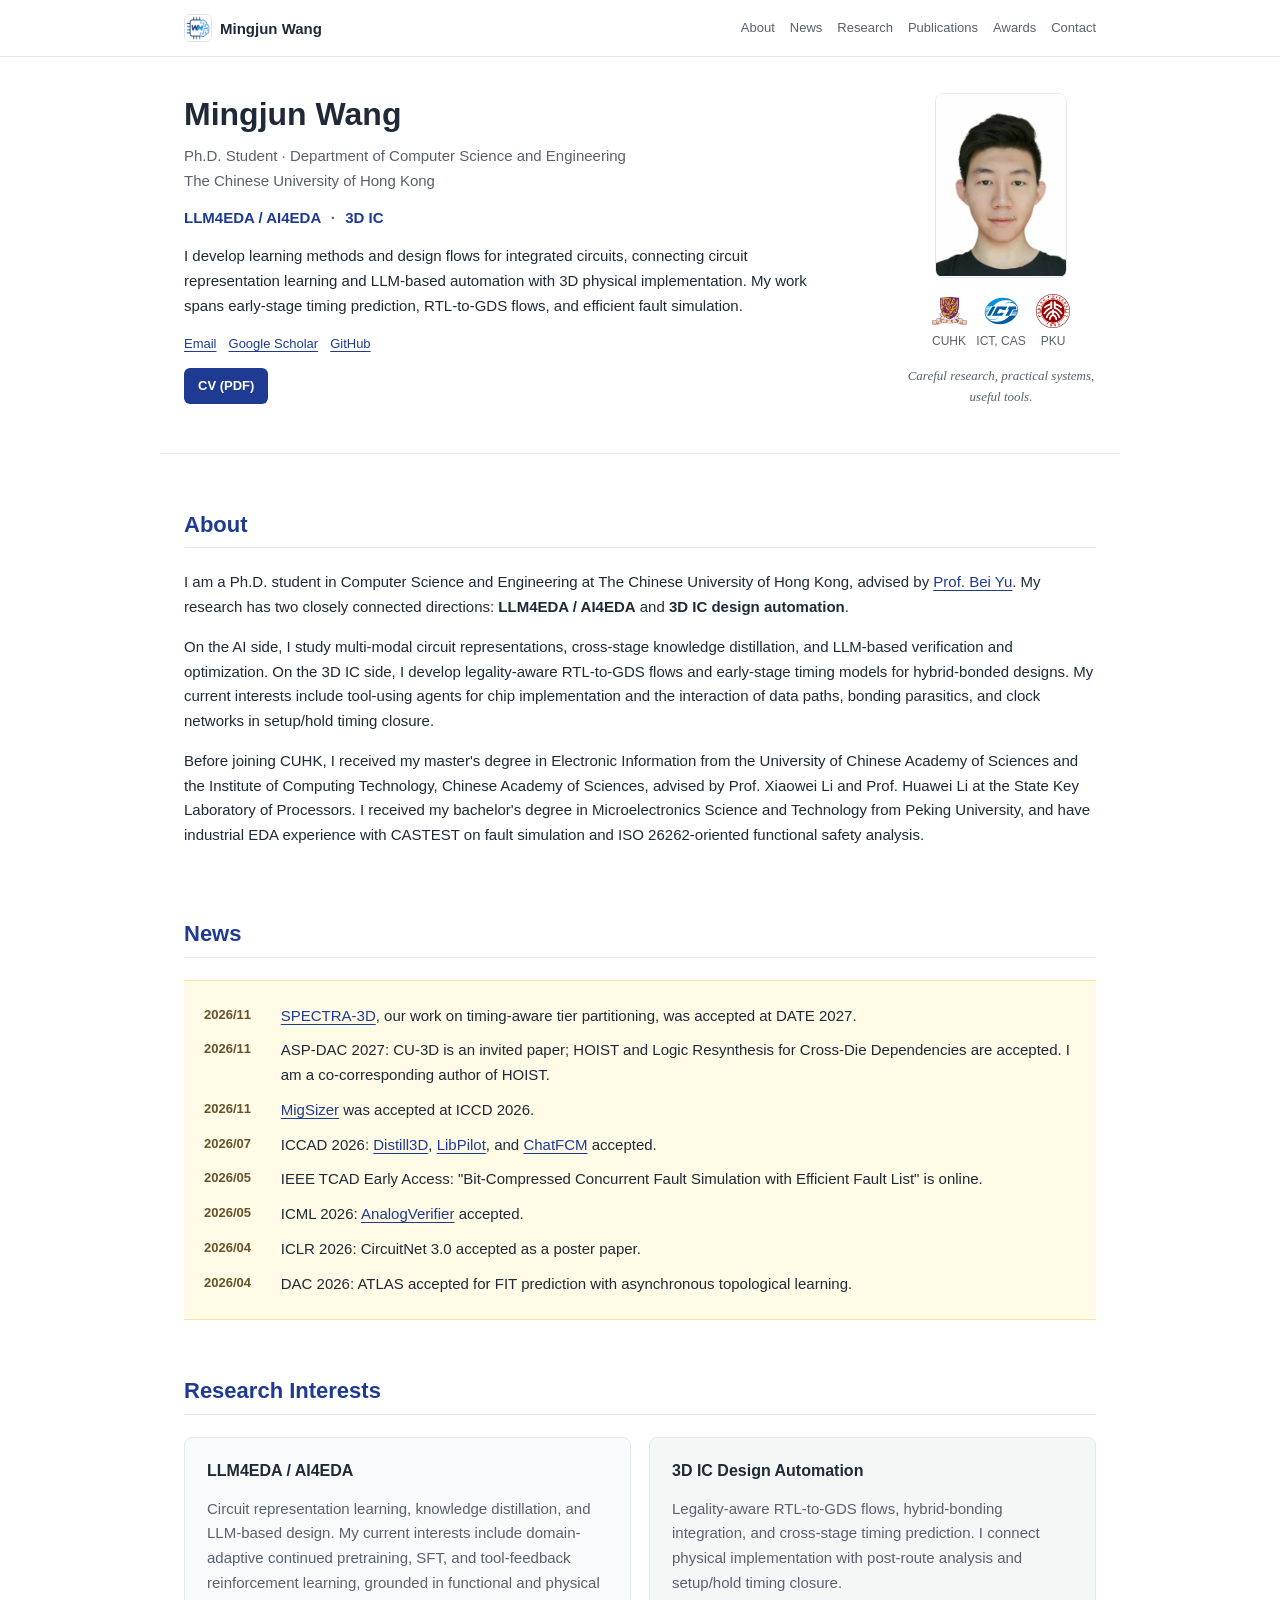
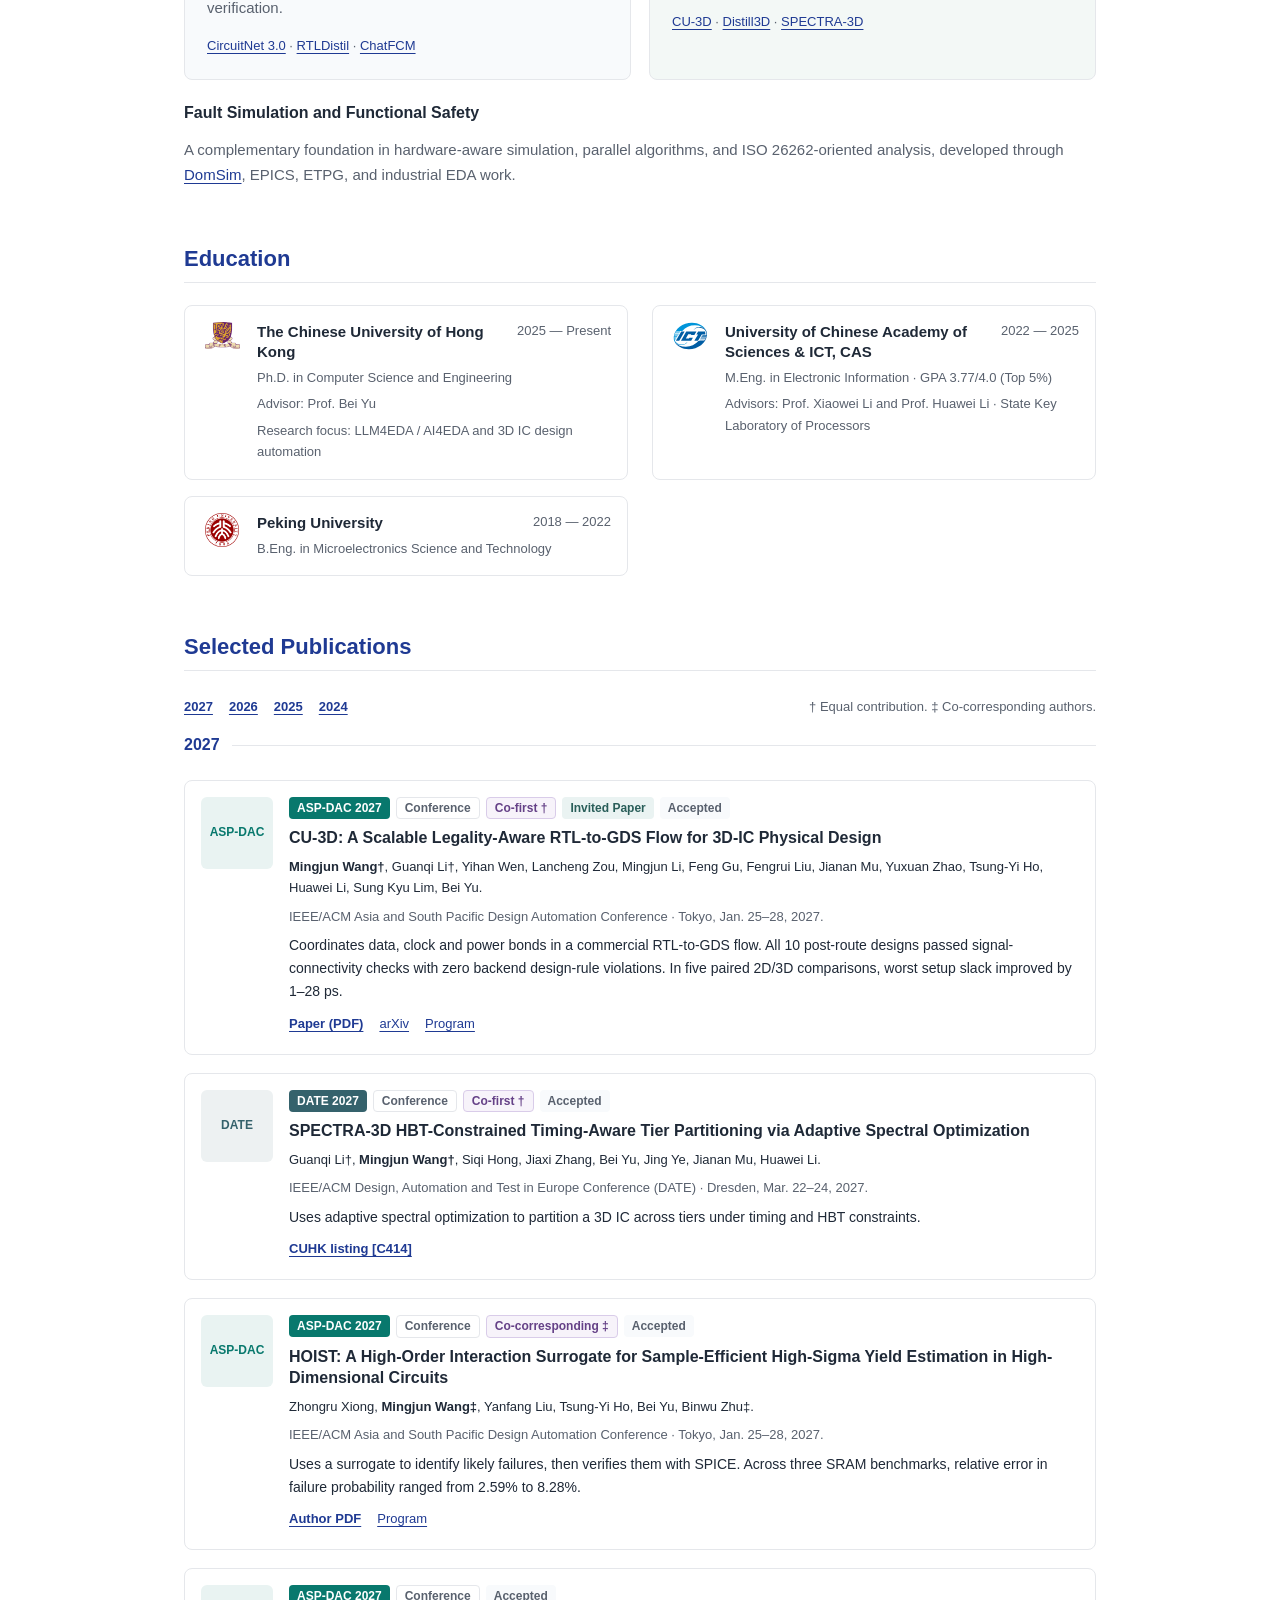
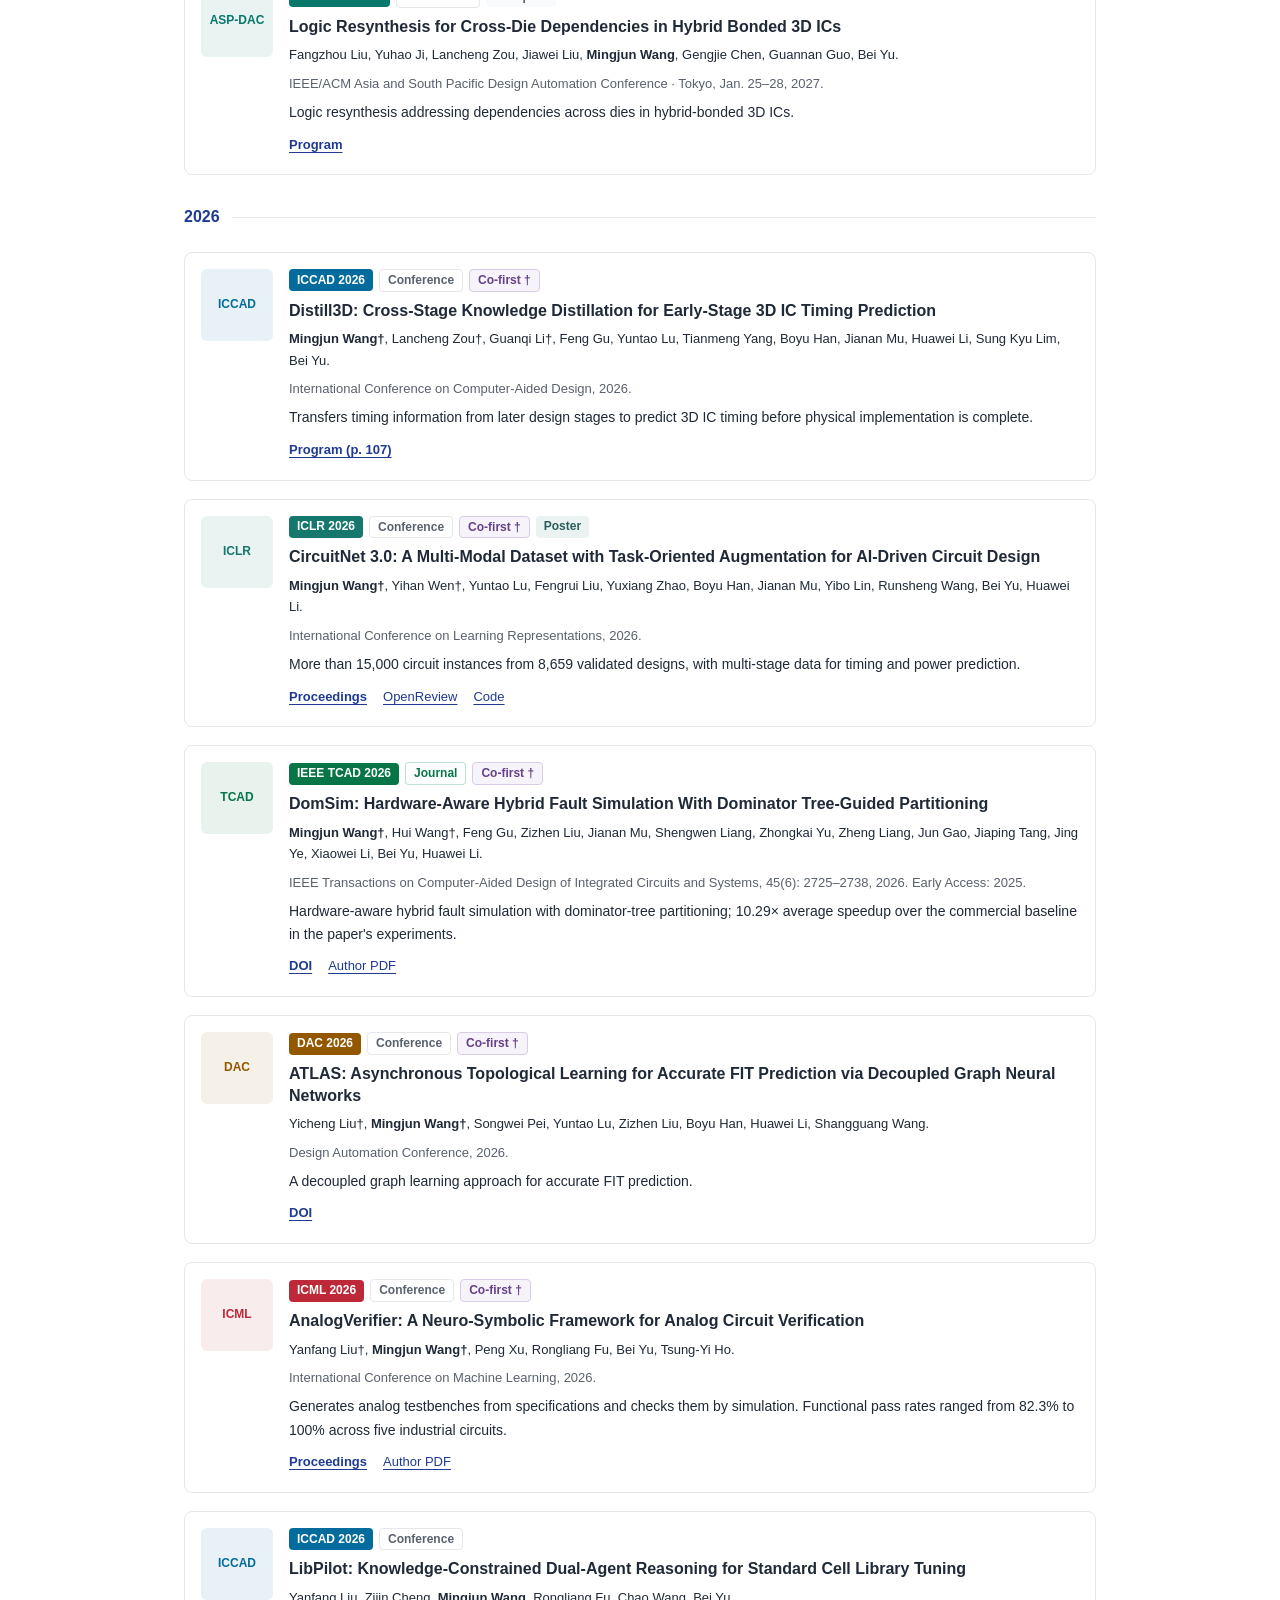
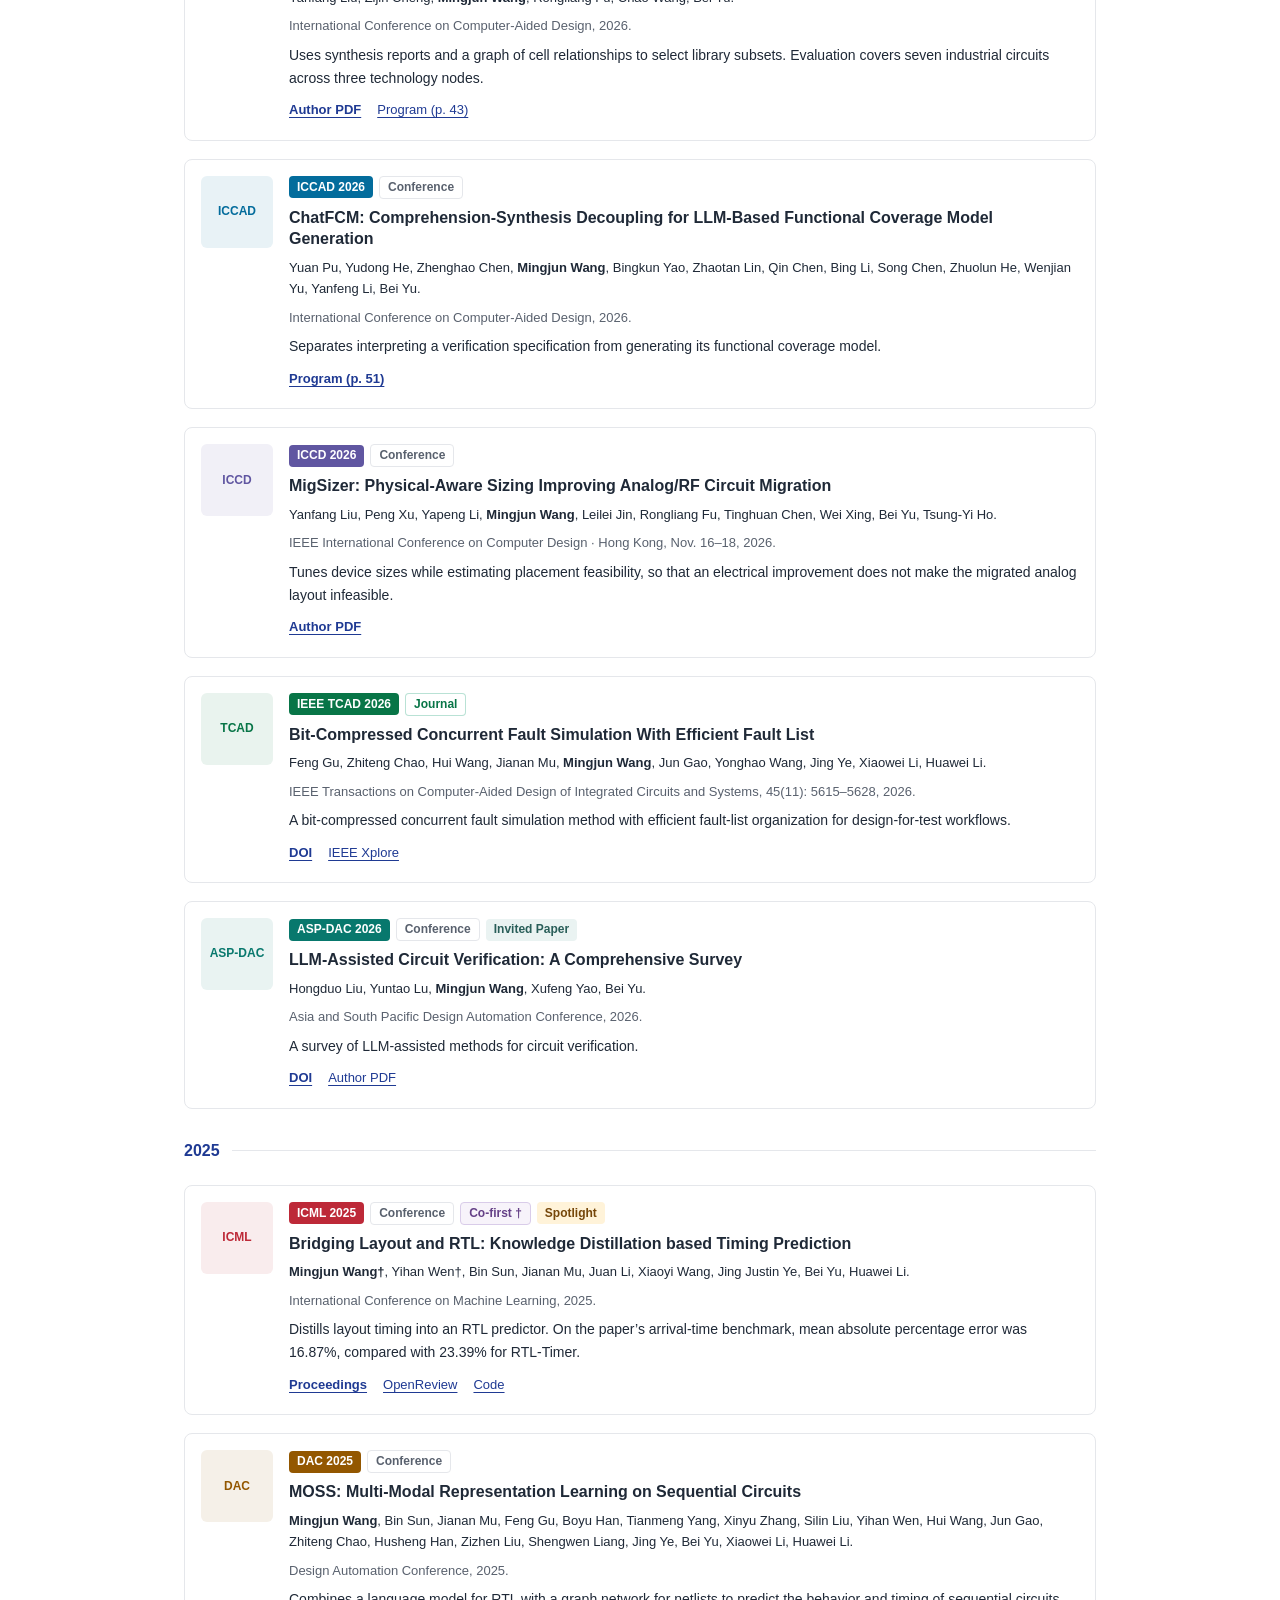
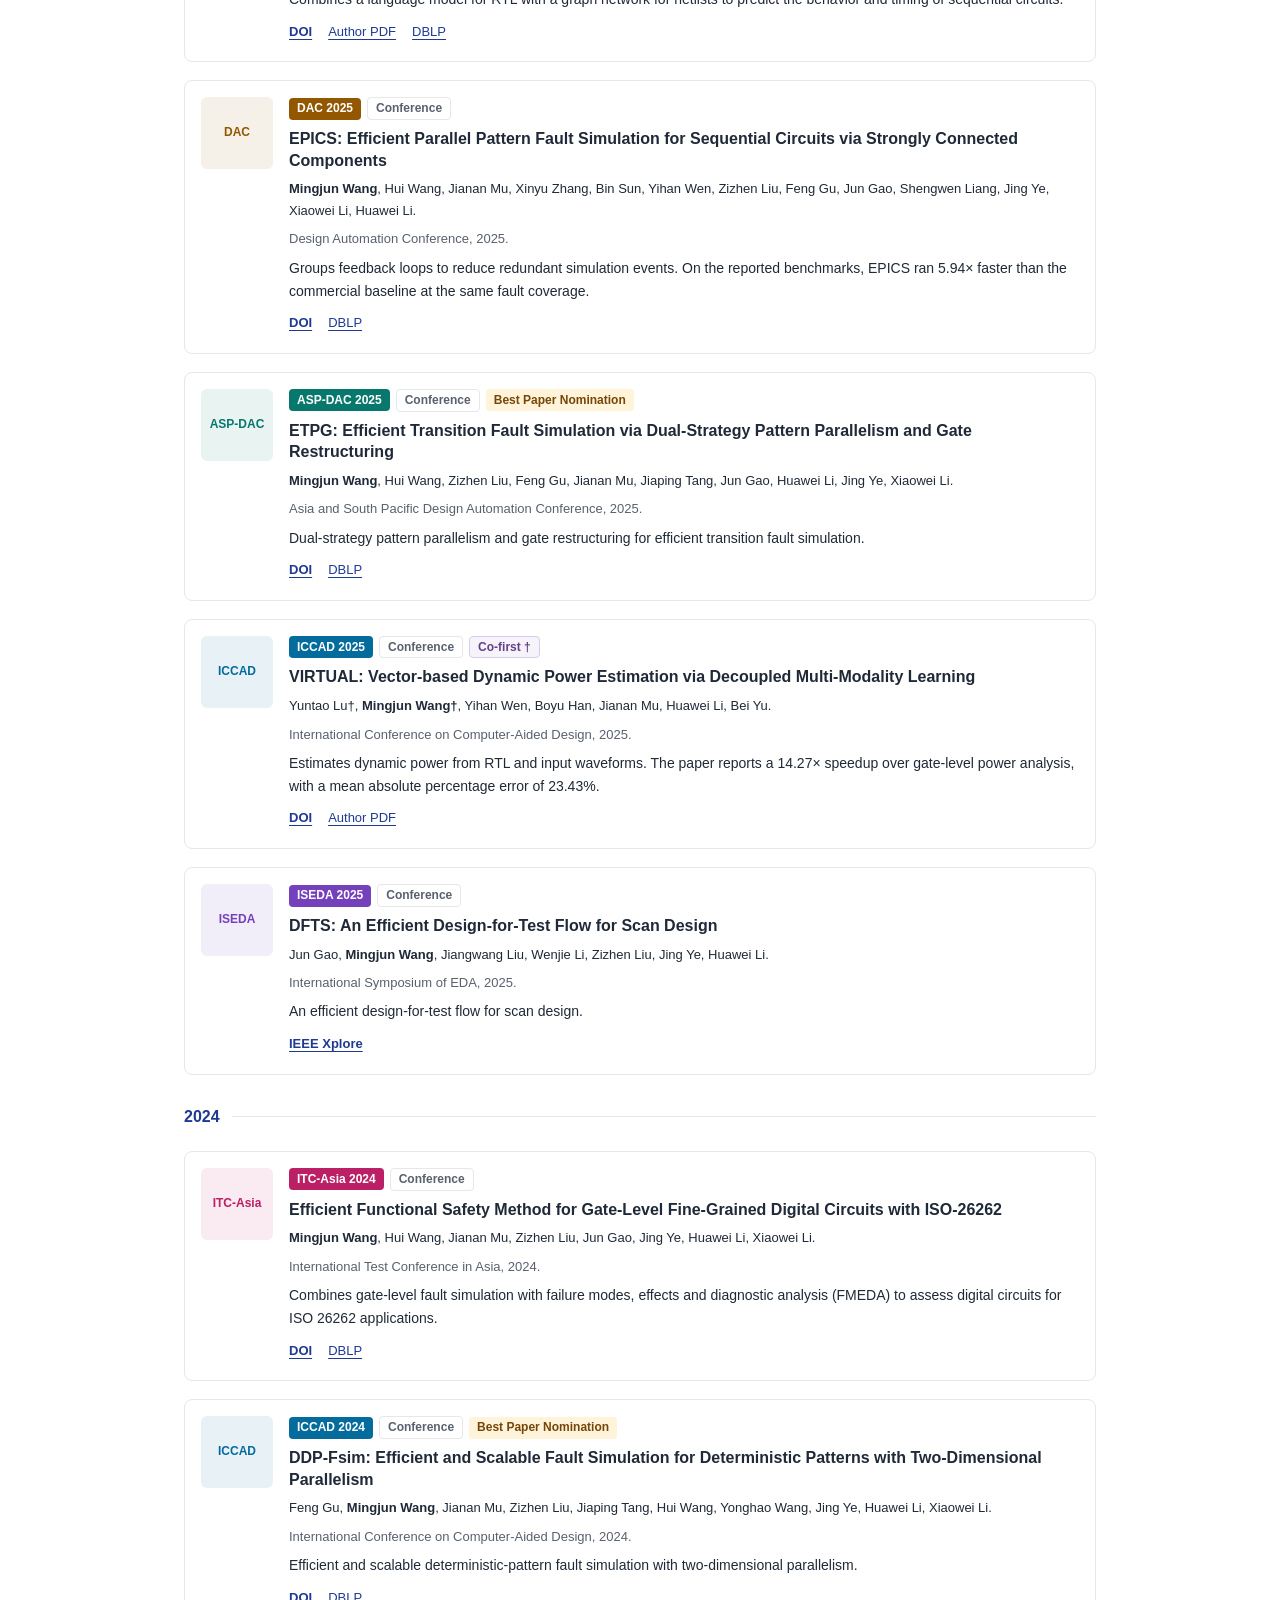
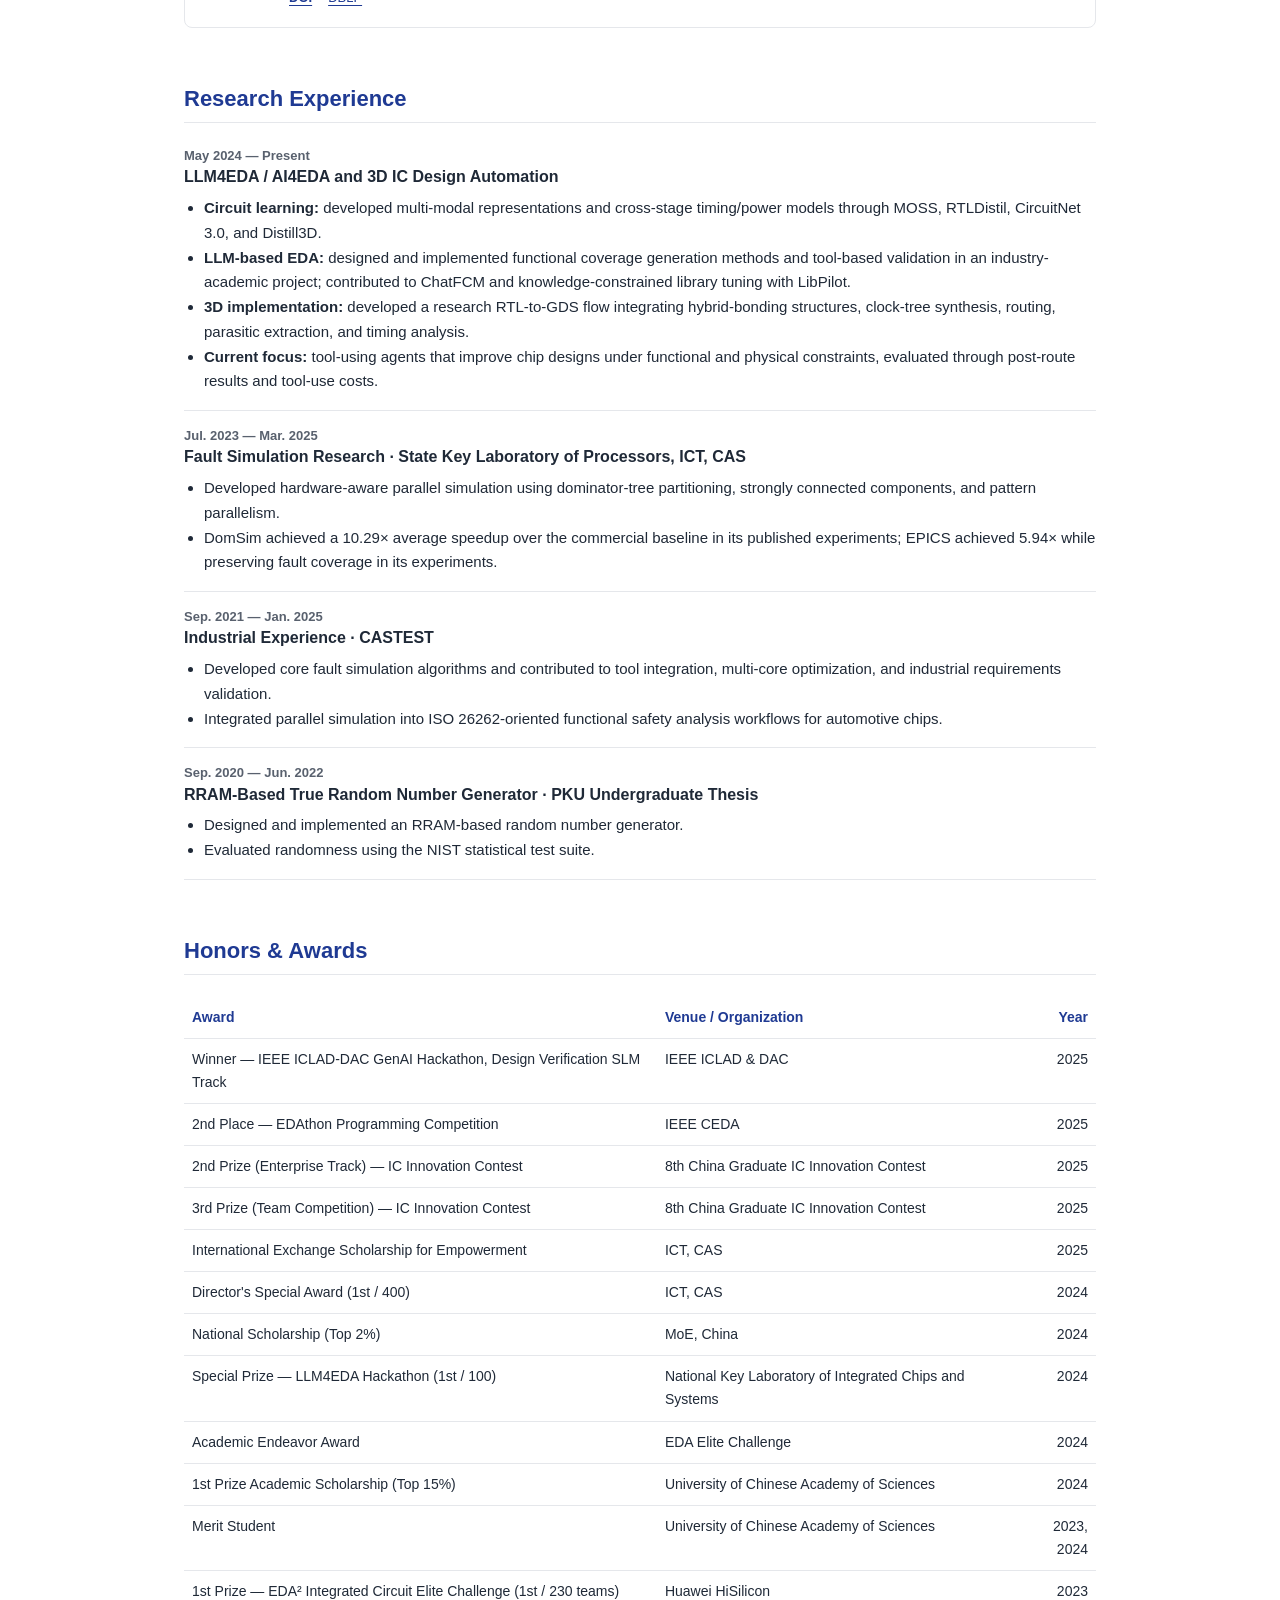
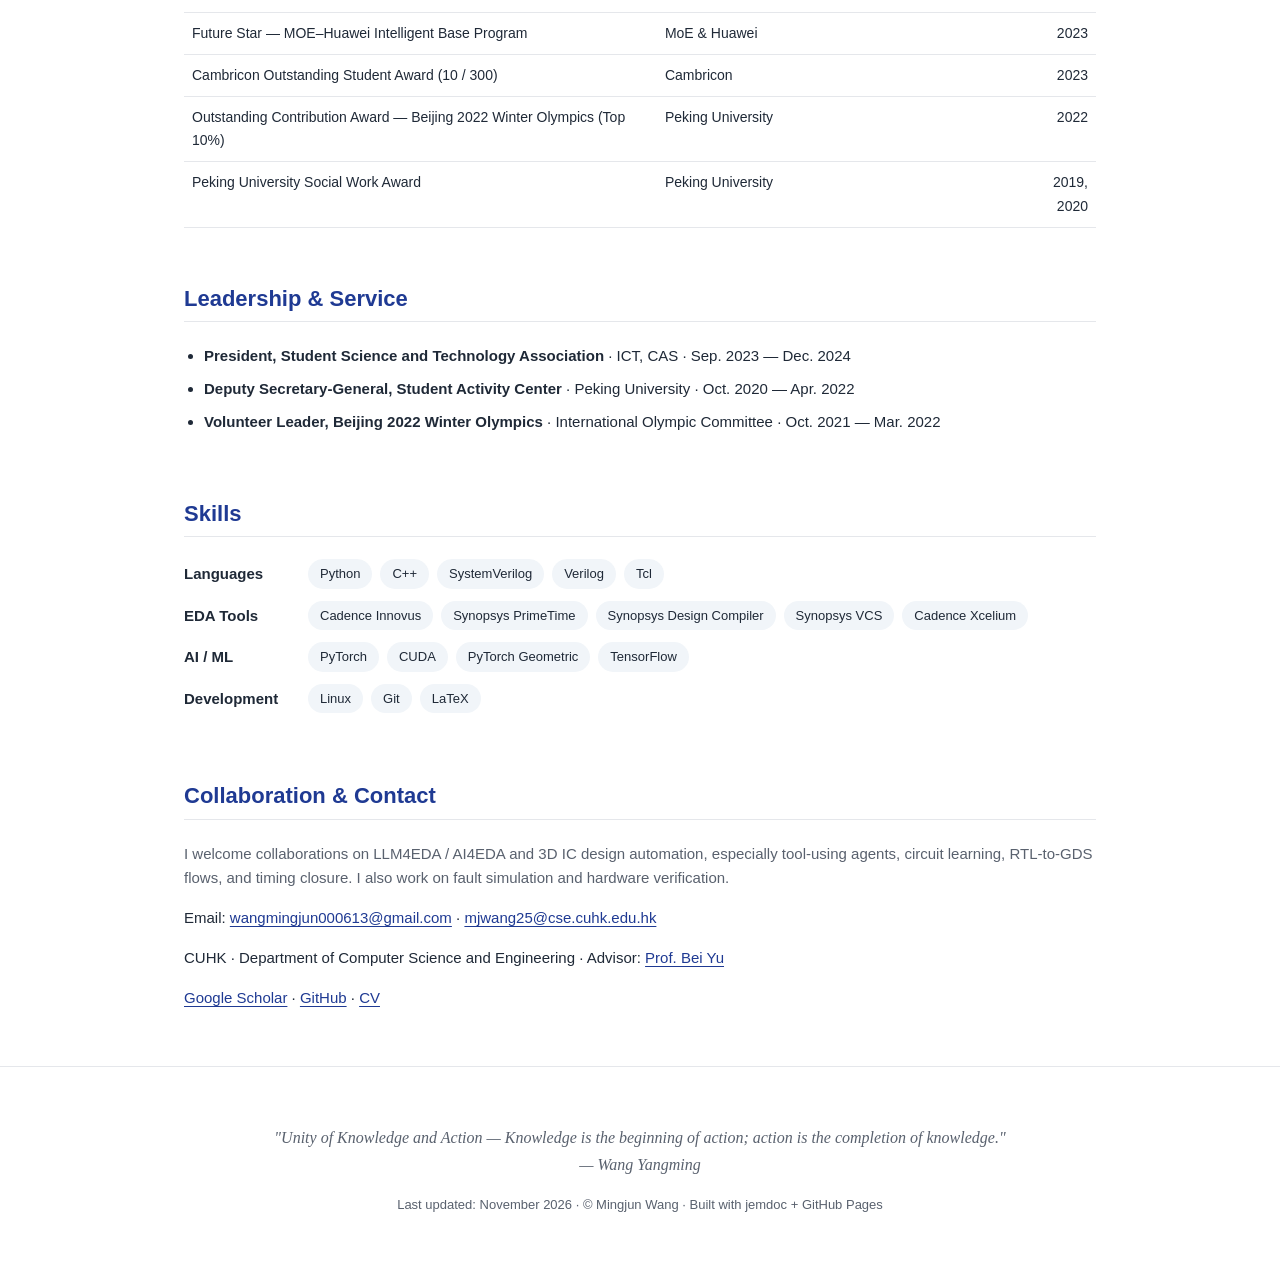
==== commit 0ce6817d: "chore: mirror homepage from 2cbf9c653ad109f53b1ccdd1e2dcb2b8432041e6" ====
--- a/index.html
+++ b/index.html
@@ -19,7 +19,7 @@
   <link rel="apple-touch-icon" sizes="180x180" href="assets/apple-touch-icon.png?v=20260716" />
   <link rel="canonical" href="https://wang-mingjun.github.io/" />
   <title>Mingjun Wang</title>
-  <link rel="stylesheet" href="assets/main.css?v=20261102" type="text/css" />
+  <link rel="stylesheet" href="assets/main.css?v=20261125b" type="text/css" />
 </head>
 <body>
 <a class="skip-link" href="#about">Skip to content</a>
@@ -44,7 +44,7 @@
   <section class="hero container">
     <div class="hero-main">
       <h1>Mingjun Wang</h1>
-      <p class="subtitle">Ph.D. Student · Department of Computer Science and Engineering · The Chinese University of Hong Kong</p>
+      <p class="subtitle">Ph.D. Student · Department of Computer Science and Engineering<br />The Chinese University of Hong Kong</p>
       <p class="tagline">LLM4EDA / AI4EDA <span aria-hidden="true">·</span> 3D IC</p>
       <p class="hero-bio">
         I develop learning methods and design flows for integrated circuits, connecting circuit representation learning and LLM-based automation with 3D physical implementation. My work spans early-stage timing prediction, RTL-to-GDS flows, and efficient fault simulation.
@@ -54,16 +54,15 @@
         <a href="https://scholar.google.com/citations?user=E9aUbvAAAAAJ&amp;hl=en" target="_blank" rel="noopener">Google Scholar</a>
         <a href="https://github.com/xin-xi-xiao" target="_blank" rel="noopener">GitHub</a>
       </div>
-      <a class="primary-button" href="assets/cv.pdf?v=20261103c" target="_blank" rel="noopener">CV (PDF)</a>
+      <a class="primary-button" href="assets/cv.pdf?v=20261125b" target="_blank" rel="noopener">CV (PDF)</a>
     </div>
     <aside class="hero-side" aria-label="Profile portrait and affiliations">
       <img class="portrait-card" src="assets/photo.jpg?v=20260713a" alt="Portrait of Mingjun Wang" width="132" height="185" />
       <div class="affiliation-logos">
-        <span class="logo-frame"><img src="assets/cuhk.png" alt="CUHK logo" /></span>
-        <span class="logo-frame"><img src="assets/ict.svg" alt="ICT CAS logo" /></span>
-        <span class="logo-frame"><img src="assets/pku.png" alt="Peking University logo" /></span>
+        <span class="logo-frame"><img class="cuhk-mark" src="assets/cuhk.png" alt="" /><span>CUHK</span></span>
+        <span class="logo-frame"><img class="ict-mark" src="assets/ict.svg?v=20261124" alt="" /><span>ICT, CAS</span></span>
+        <span class="logo-frame"><img src="assets/pku.png" alt="" /><span>PKU</span></span>
       </div>
-      <p>CUHK · ICT, CAS · PKU</p>
       <p class="quote">Careful research, practical systems, useful tools.</p>
     </aside>
   </section>
@@ -80,14 +79,14 @@
   <section id="news" class="section container">
     <h2>News</h2>
     <div class="news-box">
-      <p><strong>2026/11</strong> · ASP-DAC 2027: CU-3D is an invited paper; HOIST and Logic Resynthesis for Cross-Die Dependencies are accepted. I am a co-corresponding author of HOIST.</p>
-      <p><strong>2026/11</strong> · MigSizer is accepted at ICCD 2026 for physical-aware analog/RF circuit migration.</p>
-      <p><strong>2026/07</strong> · ICCAD 2026: Distill3D, LibPilot, and ChatFCM accepted.</p>
-      <p><strong>2026/05</strong> · IEEE TCAD Early Access: "Bit-Compressed Concurrent Fault Simulation with Efficient Fault List" is online.</p>
-      <p><strong>2026/05</strong> · ICML 2026: AnalogVerifier accepted.</p>
-      <p><strong>2026/04</strong> · ICLR 2026: CircuitNet 3.0 accepted as a poster paper.</p>
-      <p><strong>2026/04</strong> · DAC 2026: ATLAS accepted for FIT prediction with asynchronous topological learning.</p>
-      <p><strong>2025/12</strong> · 2nd Place at EDAthon 2025, Programming Competition on Electronic Design Automation.</p>
+      <p><time datetime="2026-11">2026/11</time><span><a href="#pub-spectra3d">SPECTRA-3D</a>, our work on timing-aware tier partitioning, was accepted at DATE 2027.</span></p>
+      <p><time datetime="2026-11">2026/11</time><span>ASP-DAC 2027: CU-3D is an invited paper; HOIST and Logic Resynthesis for Cross-Die Dependencies are accepted. I am a co-corresponding author of HOIST.</span></p>
+      <p><time datetime="2026-11">2026/11</time><span><a href="#pub-migsizer">MigSizer</a> was accepted at ICCD 2026.</span></p>
+      <p><time datetime="2026-07">2026/07</time><span>ICCAD 2026: <a href="#pub-distill3d">Distill3D</a>, <a href="#pub-libpilot">LibPilot</a>, and <a href="#pub-chatfcm">ChatFCM</a> accepted.</span></p>
+      <p><time datetime="2026-05">2026/05</time><span>IEEE TCAD Early Access: "Bit-Compressed Concurrent Fault Simulation with Efficient Fault List" is online.</span></p>
+      <p><time datetime="2026-05">2026/05</time><span>ICML 2026: <a href="#pub-analogverifier">AnalogVerifier</a> accepted.</span></p>
+      <p><time datetime="2026-04">2026/04</time><span>ICLR 2026: CircuitNet 3.0 accepted as a poster paper.</span></p>
+      <p><time datetime="2026-04">2026/04</time><span>DAC 2026: ATLAS accepted for FIT prediction with asynchronous topological learning.</span></p>
     </div>
   </section>
 
@@ -102,7 +101,7 @@
       <article class="focus-card">
         <h3>3D IC Design Automation</h3>
         <p>Legality-aware RTL-to-GDS flows, hybrid-bonding integration, and cross-stage timing prediction. I connect physical implementation with post-route analysis and setup/hold timing closure.</p>
-        <p class="focus-links"><a href="#pub-cu3d">CU-3D</a> · <a href="#pub-distill3d">Distill3D</a> · <a href="#pub-resynthesis">3D Logic Resynthesis</a></p>
+        <p class="focus-links"><a href="#pub-cu3d">CU-3D</a> · <a href="#pub-distill3d">Distill3D</a> · <a href="#pub-spectra3d">SPECTRA-3D</a></p>
       </article>
       <article class="focus-card focus-support">
         <h3>Fault Simulation and Functional Safety</h3>
@@ -115,7 +114,7 @@
     <h2>Education</h2>
     <div class="edu-list">
       <article class="edu-item">
-        <img src="assets/cuhk.png" alt="CUHK logo" />
+        <img class="cuhk-mark" src="assets/cuhk.png" alt="CUHK logo" />
         <div>
           <div class="edu-head"><strong>The Chinese University of Hong Kong</strong><span>2025 — Present</span></div>
           <p>Ph.D. in Computer Science and Engineering</p>
@@ -124,7 +123,7 @@
         </div>
       </article>
       <article class="edu-item">
-        <img src="assets/ict.svg" alt="ICT CAS logo" />
+        <img class="ict-mark" src="assets/ict.svg?v=20261124" alt="ICT CAS logo" />
         <div>
           <div class="edu-head"><strong>University of Chinese Academy of Sciences &amp; ICT, CAS</strong><span>2022 — 2025</span></div>
           <p>M.Eng. in Electronic Information · GPA 3.77/4.0 (Top 5%)</p>
@@ -143,261 +142,362 @@
 
   <section id="publications" class="section container">
     <h2>Selected Publications</h2>
-    <p class="equal-note">† Equal contribution. ‡ Co-corresponding authors.</p>
+    <div class="pub-index">
+      <nav aria-label="Publications by year"><a href="#papers-2027">2027</a><a href="#papers-2026">2026</a><a href="#papers-2025">2025</a><a href="#papers-2024">2024</a></nav>
+      <p class="equal-note">† Equal contribution. ‡ Co-corresponding authors.</p>
+    </div>
     <div class="pub-list">
-      <div class="pub-year" aria-label="Publications from 2027"><span>2027</span></div>
+      <div class="pub-year" id="papers-2027"><span>2027</span></div>
       <article class="pub-card" id="pub-cu3d">
         <div class="venue-block badge-aspdac" aria-hidden="true">ASP-DAC</div>
         <div class="pub-body">
-          <span class="venue badge-aspdac">ASP-DAC 2027</span><span class="type-badge conference">Conference</span><span class="award-badge">Invited Paper</span>
+          <div class="pub-tags">
+            <span class="venue badge-aspdac">ASP-DAC 2027</span>
+            <span class="type-badge conference">Conference</span>
+            <span class="role-badge">Co-first †</span>
+            <span class="format-badge">Invited Paper</span>
+            <span class="status-badge">Accepted</span>
+          </div>
           <h3>CU-3D: A Scalable Legality-Aware RTL-to-GDS Flow for 3D-IC Physical Design</h3>
-          <p class="authors"><strong>Mingjun Wang</strong>, Guanqi Li, Yihan Wen, Lancheng Zou, Mingjun Li, Feng Gu, Fengrui Liu, Jianan Mu, Yuxuan Zhao, Tsung-Yi Ho, Huawei Li, Sung Kyu Lim, Bei Yu.</p>
+          <p class="authors"><strong>Mingjun Wang†</strong>, Guanqi Li†, Yihan Wen, Lancheng Zou, Mingjun Li, Feng Gu, Fengrui Liu, Jianan Mu, Yuxuan Zhao, Tsung-Yi Ho, Huawei Li, Sung Kyu Lim, Bei Yu.</p>
           <p class="meta">IEEE/ACM Asia and South Pacific Design Automation Conference · Tokyo, Jan. 25–28, 2027.</p>
-          <p class="desc">A scalable RTL-to-GDS flow that integrates physical legality into 3D IC implementation.</p>
-          <div class="pub-links"><a href="https://www.cse.cuhk.edu.hk/~byu/publications.html" target="_blank" rel="noopener">Publication record</a></div>
+          <p class="desc">Coordinates data, clock and power bonds in a commercial RTL-to-GDS flow. All 10 post-route designs passed signal-connectivity checks with zero backend design-rule violations. In five paired 2D/3D comparisons, worst setup slack improved by 1–28 ps.</p>
+          <div class="pub-links"><a href="https://arxiv.org/pdf/2611.11475v2" target="_blank" rel="noopener">Paper (PDF)</a><a href="https://arxiv.org/abs/2611.11475" target="_blank" rel="noopener">arXiv</a><a href="https://easychair.org/smart-program/ASP-DAC2027/2027-01-27.html#talk:332283" target="_blank" rel="noopener">Program</a></div>
+        </div>
+      </article>
+
+      <article class="pub-card" id="pub-spectra3d">
+        <div class="venue-block badge-date" aria-hidden="true">DATE</div>
+        <div class="pub-body">
+          <div class="pub-tags">
+            <span class="venue badge-date">DATE 2027</span>
+            <span class="type-badge conference">Conference</span>
+            <span class="role-badge">Co-first †</span>
+            <span class="status-badge">Accepted</span>
+          </div>
+          <h3>SPECTRA-3D HBT-Constrained Timing-Aware Tier Partitioning via Adaptive Spectral Optimization</h3>
+          <p class="authors">Guanqi Li†, <strong>Mingjun Wang†</strong>, Siqi Hong, Jiaxi Zhang, Bei Yu, Jing Ye, Jianan Mu, Huawei Li.</p>
+          <p class="meta">IEEE/ACM Design, Automation and Test in Europe Conference (DATE) · Dresden, Mar. 22–24, 2027.</p>
+          <p class="desc">Uses adaptive spectral optimization to partition a 3D IC across tiers under timing and HBT constraints.</p>
+          <div class="pub-links"><a href="https://www.cse.cuhk.edu.hk/~byu/publications.html" target="_blank" rel="noopener">CUHK listing [C414]</a></div>
         </div>
       </article>
 
       <article class="pub-card" id="pub-hoist">
         <div class="venue-block badge-aspdac" aria-hidden="true">ASP-DAC</div>
         <div class="pub-body">
-          <span class="venue badge-aspdac">ASP-DAC 2027</span><span class="type-badge conference">Conference</span><span class="status-badge">Accepted</span><span class="role-badge">Co-corresponding ‡</span>
+          <div class="pub-tags">
+            <span class="venue badge-aspdac">ASP-DAC 2027</span>
+            <span class="type-badge conference">Conference</span>
+            <span class="role-badge">Co-corresponding ‡</span>
+            <span class="status-badge">Accepted</span>
+          </div>
           <h3>HOIST: A High-Order Interaction Surrogate for Sample-Efficient High-Sigma Yield Estimation in High-Dimensional Circuits</h3>
           <p class="authors">Zhongru Xiong, <strong>Mingjun Wang‡</strong>, Yanfang Liu, Tsung-Yi Ho, Bei Yu, Binwu Zhu‡.</p>
           <p class="meta">IEEE/ACM Asia and South Pacific Design Automation Conference · Tokyo, Jan. 25–28, 2027.</p>
-          <p class="desc">Models high-order interactions to improve sample efficiency in high-sigma circuit yield estimation.</p>
-          <div class="pub-links"><a href="https://www.cse.cuhk.edu.hk/~byu/publications.html" target="_blank" rel="noopener">Publication record</a></div>
+          <p class="desc">Uses a surrogate to identify likely failures, then verifies them with SPICE. Across three SRAM benchmarks, relative error in failure probability ranged from 2.59% to 8.28%.</p>
+          <div class="pub-links"><a href="https://yf0812.github.io/_pages/paper/ASPDAC27_HOIST_zhongru.pdf" target="_blank" rel="noopener">Author PDF</a><a href="https://easychair.org/smart-program/ASP-DAC2027/2027-01-28.html#talk:329763" target="_blank" rel="noopener">Program</a></div>
         </div>
       </article>
 
       <article class="pub-card" id="pub-resynthesis">
         <div class="venue-block badge-aspdac" aria-hidden="true">ASP-DAC</div>
         <div class="pub-body">
-          <span class="venue badge-aspdac">ASP-DAC 2027</span><span class="type-badge conference">Conference</span><span class="status-badge">Accepted</span>
+          <div class="pub-tags">
+            <span class="venue badge-aspdac">ASP-DAC 2027</span>
+            <span class="type-badge conference">Conference</span>
+            <span class="status-badge">Accepted</span>
+          </div>
           <h3>Logic Resynthesis for Cross-Die Dependencies in Hybrid Bonded 3D ICs</h3>
           <p class="authors">Fangzhou Liu, Yuhao Ji, Lancheng Zou, Jiawei Liu, <strong>Mingjun Wang</strong>, Gengjie Chen, Guannan Guo, Bei Yu.</p>
           <p class="meta">IEEE/ACM Asia and South Pacific Design Automation Conference · Tokyo, Jan. 25–28, 2027.</p>
           <p class="desc">Logic resynthesis addressing dependencies across dies in hybrid-bonded 3D ICs.</p>
-          <div class="pub-links"><a href="https://www.cse.cuhk.edu.hk/~byu/publications.html" target="_blank" rel="noopener">Publication record</a></div>
-        </div>
-      </article>
-
-      <div class="pub-year" aria-label="Publications from 2026"><span>2026</span></div>
+          <div class="pub-links"><a href="https://easychair.org/smart-program/ASP-DAC2027/2027-01-28.html#talk:329661" target="_blank" rel="noopener">Program</a></div>
+        </div>
+      </article>
+
+      <div class="pub-year" id="papers-2026"><span>2026</span></div>
       <article class="pub-card" id="pub-distill3d">
-        <div class="venue-block badge-iccad">ICCAD</div>
-        <div class="pub-body">
-          <span class="venue badge-iccad">ICCAD 2026</span><span class="type-badge conference">Conference</span><span class="status-badge">Accepted</span>
+        <div class="venue-block badge-iccad" aria-hidden="true">ICCAD</div>
+        <div class="pub-body">
+          <div class="pub-tags">
+            <span class="venue badge-iccad">ICCAD 2026</span>
+            <span class="type-badge conference">Conference</span>
+            <span class="role-badge">Co-first †</span>
+          </div>
           <h3>Distill3D: Cross-Stage Knowledge Distillation for Early-Stage 3D IC Timing Prediction</h3>
           <p class="authors"><strong>Mingjun Wang†</strong>, Lancheng Zou†, Guanqi Li†, Feng Gu, Yuntao Lu, Tianmeng Yang, Boyu Han, Jianan Mu, Huawei Li, Sung Kyu Lim, Bei Yu.</p>
-          <p class="meta">Conference paper · International Conference on Computer-Aided Design, 2026.</p>
-          <p class="desc">Cross-stage knowledge distillation for accurate early-stage timing prediction in 3D IC design flows.</p>
-          <div class="pub-links"><a href="https://doi.org/10.1145/3831252.3834260" target="_blank" rel="noopener">DOI</a></div>
+          <p class="meta">International Conference on Computer-Aided Design, 2026.</p>
+          <p class="desc">Transfers timing information from later design stages to predict 3D IC timing before physical implementation is complete.</p>
+          <div class="pub-links"><a href="https://confcats-event-sessions.s3.us-east-1.amazonaws.com/iccad26/uploads/ICCAD_2026_Program_v18.pdf#page=107" target="_blank" rel="noopener">Program (p. 107)</a></div>
         </div>
       </article>
 
       <article class="pub-card" id="pub-circuitnet">
-        <div class="venue-block badge-iclr">ICLR</div>
-        <div class="pub-body">
-          <span class="venue badge-iclr">ICLR 2026 Poster</span><span class="type-badge conference">Conference</span>
+        <div class="venue-block badge-iclr" aria-hidden="true">ICLR</div>
+        <div class="pub-body">
+          <div class="pub-tags">
+            <span class="venue badge-iclr">ICLR 2026</span>
+            <span class="type-badge conference">Conference</span>
+            <span class="role-badge">Co-first †</span>
+            <span class="format-badge">Poster</span>
+          </div>
           <h3>CircuitNet 3.0: A Multi-Modal Dataset with Task-Oriented Augmentation for AI-Driven Circuit Design</h3>
           <p class="authors"><strong>Mingjun Wang†</strong>, Yihan Wen†, Yuntao Lu, Fengrui Liu, Yuxiang Zhao, Boyu Han, Jianan Mu, Yibo Lin, Runsheng Wang, Bei Yu, Huawei Li.</p>
-          <p class="meta">Conference paper · International Conference on Learning Representations, 2026.</p>
+          <p class="meta">International Conference on Learning Representations, 2026.</p>
           <p class="desc">More than 15,000 circuit instances from 8,659 validated designs, with multi-stage data for timing and power prediction.</p>
-          <div class="pub-links"><a href="https://proceedings.iclr.cc/paper_files/paper/2026/hash/2e0f5561c1553a97cee5fa64575358c9-Abstract-Conference.html" target="_blank" rel="noopener">Paper</a><a href="https://openreview.net/forum?id=lEDb4gQ4dB" target="_blank" rel="noopener">OpenReview</a><a href="https://github.com/sklp-eda-lab/iclr-circuitnet_3.0/" target="_blank" rel="noopener">Code</a></div>
+          <div class="pub-links"><a href="https://proceedings.iclr.cc/paper_files/paper/2026/hash/2e0f5561c1553a97cee5fa64575358c9-Abstract-Conference.html" target="_blank" rel="noopener">Proceedings</a><a href="https://openreview.net/forum?id=lEDb4gQ4dB" target="_blank" rel="noopener">OpenReview</a><a href="https://github.com/sklp-eda-lab/iclr-circuitnet_3.0/" target="_blank" rel="noopener">Code</a></div>
         </div>
       </article>
 
       <article class="pub-card" id="pub-domsim">
         <div class="venue-block badge-tcad" aria-hidden="true">TCAD</div>
         <div class="pub-body">
-          <span class="venue badge-tcad">IEEE TCAD 2026</span><span class="type-badge journal">Journal</span>
+          <div class="pub-tags">
+            <span class="venue badge-tcad">IEEE TCAD 2026</span>
+            <span class="type-badge journal">Journal</span>
+            <span class="role-badge">Co-first †</span>
+          </div>
           <h3>DomSim: Hardware-Aware Hybrid Fault Simulation With Dominator Tree-Guided Partitioning</h3>
           <p class="authors"><strong>Mingjun Wang†</strong>, Hui Wang†, Feng Gu, Zizhen Liu, Jianan Mu, Shengwen Liang, Zhongkai Yu, Zheng Liang, Jun Gao, Jiaping Tang, Jing Ye, Xiaowei Li, Bei Yu, Huawei Li.</p>
           <p class="meta">IEEE Transactions on Computer-Aided Design of Integrated Circuits and Systems, 45(6): 2725–2738, 2026. Early Access: 2025.</p>
           <p class="desc">Hardware-aware hybrid fault simulation with dominator-tree partitioning; 10.29× average speedup over the commercial baseline in the paper's experiments.</p>
-          <div class="pub-links"><a href="https://doi.org/10.1109/TCAD.2025.3624173" target="_blank" rel="noopener">DOI</a><a href="https://www.cse.cuhk.edu.hk/~byu/papers/J179-TCAD2026-DomSim.pdf" target="_blank" rel="noopener">Paper</a></div>
-        </div>
-      </article>
-
-      <article class="pub-card">
-        <div class="venue-block badge-dac">DAC</div>
-        <div class="pub-body">
-          <span class="venue badge-dac">DAC 2026</span><span class="type-badge conference">Conference</span><span class="award-badge">Co-first †</span>
+          <div class="pub-links"><a href="https://doi.org/10.1109/TCAD.2025.3624173" target="_blank" rel="noopener">DOI</a><a href="https://www.cse.cuhk.edu.hk/~byu/papers/J179-TCAD2026-DomSim.pdf" target="_blank" rel="noopener">Author PDF</a></div>
+        </div>
+      </article>
+
+      <article class="pub-card" id="pub-atlas">
+        <div class="venue-block badge-dac" aria-hidden="true">DAC</div>
+        <div class="pub-body">
+          <div class="pub-tags">
+            <span class="venue badge-dac">DAC 2026</span>
+            <span class="type-badge conference">Conference</span>
+            <span class="role-badge">Co-first †</span>
+          </div>
           <h3>ATLAS: Asynchronous Topological Learning for Accurate FIT Prediction via Decoupled Graph Neural Networks</h3>
           <p class="authors">Yicheng Liu†, <strong>Mingjun Wang†</strong>, Songwei Pei, Yuntao Lu, Zizhen Liu, Boyu Han, Huawei Li, Shangguang Wang.</p>
-          <p class="meta">Conference paper · Design Automation Conference, 2026.</p>
+          <p class="meta">Design Automation Conference, 2026.</p>
           <p class="desc">A decoupled graph learning approach for accurate FIT prediction.</p>
           <div class="pub-links"><a href="https://doi.org/10.1145/3770743.3812688" target="_blank" rel="noopener">DOI</a></div>
         </div>
       </article>
 
-      <article class="pub-card">
-        <div class="venue-block badge-icml">ICML</div>
-        <div class="pub-body">
-          <span class="venue badge-icml">ICML 2026</span><span class="type-badge conference">Conference</span><span class="award-badge">Co-first †</span>
+      <article class="pub-card" id="pub-analogverifier">
+        <div class="venue-block badge-icml" aria-hidden="true">ICML</div>
+        <div class="pub-body">
+          <div class="pub-tags">
+            <span class="venue badge-icml">ICML 2026</span>
+            <span class="type-badge conference">Conference</span>
+            <span class="role-badge">Co-first †</span>
+          </div>
           <h3>AnalogVerifier: A Neuro-Symbolic Framework for Analog Circuit Verification</h3>
           <p class="authors">Yanfang Liu†, <strong>Mingjun Wang†</strong>, Peng Xu, Rongliang Fu, Bei Yu, Tsung-Yi Ho.</p>
-          <p class="meta">Conference paper · International Conference on Machine Learning, 2026.</p>
-          <p class="desc">A neuro-symbolic verification framework for analog circuits.</p>
-          <div class="pub-links"><a href="https://www.cse.cuhk.edu.hk/~byu/papers/C356-ICML2026-AnalogVerifier.pdf" target="_blank" rel="noopener">Paper</a><a href="https://www.cse.cuhk.edu.hk/~byu/publications.html" target="_blank" rel="noopener">Publication record</a></div>
-        </div>
-      </article>
-
-      <article class="pub-card">
-        <div class="venue-block badge-iccad">ICCAD</div>
-        <div class="pub-body">
-          <span class="venue badge-iccad">ICCAD 2026</span><span class="type-badge conference">Conference</span><span class="status-badge">Accepted</span>
+          <p class="meta">International Conference on Machine Learning, 2026.</p>
+          <p class="desc">Generates analog testbenches from specifications and checks them by simulation. Functional pass rates ranged from 82.3% to 100% across five industrial circuits.</p>
+          <div class="pub-links"><a href="https://proceedings.mlr.press/v306/liu26en.html" target="_blank" rel="noopener">Proceedings</a><a href="https://www.cse.cuhk.edu.hk/~byu/papers/C356-ICML2026-AnalogVerifier.pdf" target="_blank" rel="noopener">Author PDF</a></div>
+        </div>
+      </article>
+
+      <article class="pub-card" id="pub-libpilot">
+        <div class="venue-block badge-iccad" aria-hidden="true">ICCAD</div>
+        <div class="pub-body">
+          <div class="pub-tags">
+            <span class="venue badge-iccad">ICCAD 2026</span>
+            <span class="type-badge conference">Conference</span>
+          </div>
           <h3>LibPilot: Knowledge-Constrained Dual-Agent Reasoning for Standard Cell Library Tuning</h3>
           <p class="authors">Yanfang Liu, Zijin Cheng, <strong>Mingjun Wang</strong>, Rongliang Fu, Chao Wang, Bei Yu.</p>
-          <p class="meta">Conference paper · International Conference on Computer-Aided Design, 2026.</p>
-          <p class="desc">Knowledge-constrained dual-agent reasoning for efficient standard-cell library tuning.</p>
-          <div class="pub-links"><a href="https://www.cse.cuhk.edu.hk/~byu/publications.html" target="_blank" rel="noopener">Publication record</a></div>
+          <p class="meta">International Conference on Computer-Aided Design, 2026.</p>
+          <p class="desc">Uses synthesis reports and a graph of cell relationships to select library subsets. Evaluation covers seven industrial circuits across three technology nodes.</p>
+          <div class="pub-links"><a href="https://yf0812.github.io/_pages/paper/ICCAD2026.pdf" target="_blank" rel="noopener">Author PDF</a><a href="https://confcats-event-sessions.s3.us-east-1.amazonaws.com/iccad26/uploads/ICCAD_2026_Program_v18.pdf#page=43" target="_blank" rel="noopener">Program (p. 43)</a></div>
         </div>
       </article>
 
       <article class="pub-card" id="pub-chatfcm">
-        <div class="venue-block badge-iccad">ICCAD</div>
-        <div class="pub-body">
-          <span class="venue badge-iccad">ICCAD 2026</span><span class="type-badge conference">Conference</span><span class="status-badge">Accepted</span>
+        <div class="venue-block badge-iccad" aria-hidden="true">ICCAD</div>
+        <div class="pub-body">
+          <div class="pub-tags">
+            <span class="venue badge-iccad">ICCAD 2026</span>
+            <span class="type-badge conference">Conference</span>
+          </div>
           <h3>ChatFCM: Comprehension-Synthesis Decoupling for LLM-Based Functional Coverage Model Generation</h3>
           <p class="authors">Yuan Pu, Yudong He, Zhenghao Chen, <strong>Mingjun Wang</strong>, Bingkun Yao, Zhaotan Lin, Qin Chen, Bing Li, Song Chen, Zhuolun He, Wenjian Yu, Yanfeng Li, Bei Yu.</p>
-          <p class="meta">Conference paper · International Conference on Computer-Aided Design, 2026.</p>
-          <p class="desc">A comprehension-synthesis decoupled framework for LLM-based functional coverage model generation.</p>
-          <div class="pub-links"><a href="https://www.cse.cuhk.edu.hk/~byu/publications.html" target="_blank" rel="noopener">Publication record</a></div>
-        </div>
-      </article>
-
-      <article class="pub-card">
+          <p class="meta">International Conference on Computer-Aided Design, 2026.</p>
+          <p class="desc">Separates interpreting a verification specification from generating its functional coverage model.</p>
+          <div class="pub-links"><a href="https://confcats-event-sessions.s3.us-east-1.amazonaws.com/iccad26/uploads/ICCAD_2026_Program_v18.pdf#page=51" target="_blank" rel="noopener">Program (p. 51)</a></div>
+        </div>
+      </article>
+
+      <article class="pub-card" id="pub-migsizer">
         <div class="venue-block badge-iccd" aria-hidden="true">ICCD</div>
         <div class="pub-body">
-          <span class="venue badge-iccd">ICCD 2026</span><span class="type-badge conference">Conference</span><span class="status-badge">Accepted</span>
+          <div class="pub-tags">
+            <span class="venue badge-iccd">ICCD 2026</span>
+            <span class="type-badge conference">Conference</span>
+          </div>
           <h3>MigSizer: Physical-Aware Sizing Improving Analog/RF Circuit Migration</h3>
           <p class="authors">Yanfang Liu, Peng Xu, Yapeng Li, <strong>Mingjun Wang</strong>, Leilei Jin, Rongliang Fu, Tinghuan Chen, Wei Xing, Bei Yu, Tsung-Yi Ho.</p>
           <p class="meta">IEEE International Conference on Computer Design · Hong Kong, Nov. 16–18, 2026.</p>
-          <p class="desc">Physical-aware sizing for analog/RF circuit migration.</p>
-          <div class="pub-links"><a href="https://www.cse.cuhk.edu.hk/~byu/publications.html" target="_blank" rel="noopener">Publication record</a></div>
-        </div>
-      </article>
-
-      <article class="pub-card">
-        <div class="venue-block badge-tcad">TCAD</div>
-        <div class="pub-body">
-          <span class="venue badge-tcad">IEEE TCAD Early Access</span><span class="type-badge journal">Journal</span>
-          <h3>Bit-Compressed Concurrent Fault Simulation with Efficient Fault List</h3>
+          <p class="desc">Tunes device sizes while estimating placement feasibility, so that an electrical improvement does not make the migrated analog layout infeasible.</p>
+          <div class="pub-links"><a href="https://yf0812.github.io/_pages/paper/ICCD26_MigSizer_final.pdf" target="_blank" rel="noopener">Author PDF</a></div>
+        </div>
+      </article>
+
+      <article class="pub-card" id="pub-bit-compressed">
+        <div class="venue-block badge-tcad" aria-hidden="true">TCAD</div>
+        <div class="pub-body">
+          <div class="pub-tags">
+            <span class="venue badge-tcad">IEEE TCAD 2026</span>
+            <span class="type-badge journal">Journal</span>
+          </div>
+          <h3>Bit-Compressed Concurrent Fault Simulation With Efficient Fault List</h3>
           <p class="authors">Feng Gu, Zhiteng Chao, Hui Wang, Jianan Mu, <strong>Mingjun Wang</strong>, Jun Gao, Yonghao Wang, Jing Ye, Xiaowei Li, Huawei Li.</p>
-          <p class="meta">Journal article · IEEE Transactions on Computer-Aided Design of Integrated Circuits and Systems, Early Access, 2026.</p>
+          <p class="meta">IEEE Transactions on Computer-Aided Design of Integrated Circuits and Systems, 45(11): 5615–5628, 2026.</p>
           <p class="desc">A bit-compressed concurrent fault simulation method with efficient fault-list organization for design-for-test workflows.</p>
-          <div class="pub-links"><a href="https://ieeexplore.ieee.org/document/11523085" target="_blank" rel="noopener">IEEE Xplore</a></div>
-        </div>
-      </article>
-
-      <article class="pub-card">
-        <div class="venue-block badge-aspdac">ASP-DAC</div>
-        <div class="pub-body">
-          <span class="venue badge-aspdac">ASP-DAC 2026</span><span class="type-badge conference">Conference</span><span class="award-badge">Invited Paper</span>
+          <div class="pub-links"><a href="https://doi.org/10.1109/TCAD.2026.3694337" target="_blank" rel="noopener">DOI</a><a href="https://ieeexplore.ieee.org/document/11523085" target="_blank" rel="noopener">IEEE Xplore</a></div>
+        </div>
+      </article>
+
+      <article class="pub-card" id="pub-survey">
+        <div class="venue-block badge-aspdac" aria-hidden="true">ASP-DAC</div>
+        <div class="pub-body">
+          <div class="pub-tags">
+            <span class="venue badge-aspdac">ASP-DAC 2026</span>
+            <span class="type-badge conference">Conference</span>
+            <span class="format-badge">Invited Paper</span>
+          </div>
           <h3>LLM-Assisted Circuit Verification: A Comprehensive Survey</h3>
           <p class="authors">Hongduo Liu, Yuntao Lu, <strong>Mingjun Wang</strong>, Xufeng Yao, Bei Yu.</p>
-          <p class="meta">Conference paper · Asia and South Pacific Design Automation Conference, 2026.</p>
+          <p class="meta">Asia and South Pacific Design Automation Conference, 2026.</p>
           <p class="desc">A survey of LLM-assisted methods for circuit verification.</p>
-          <div class="pub-links"><a href="https://doi.org/10.1109/ASP-DAC66049.2026.11420692" target="_blank" rel="noopener">DOI</a><a href="https://www.cse.cuhk.edu.hk/~byu/papers/C312-ASPDAC2026-Verif.pdf" target="_blank" rel="noopener">PDF</a></div>
-        </div>
-      </article>
-
-      <div class="pub-year" aria-label="Publications from 2025"><span>2025</span></div>
+          <div class="pub-links"><a href="https://doi.org/10.1109/ASP-DAC66049.2026.11420692" target="_blank" rel="noopener">DOI</a><a href="https://www.cse.cuhk.edu.hk/~byu/papers/C312-ASPDAC2026-Verif.pdf" target="_blank" rel="noopener">Author PDF</a></div>
+        </div>
+      </article>
+
+      <div class="pub-year" id="papers-2025"><span>2025</span></div>
       <article class="pub-card" id="pub-rtldistil">
-        <div class="venue-block badge-icml">ICML</div>
-        <div class="pub-body">
-          <span class="venue badge-icml">ICML 2025</span><span class="type-badge conference">Conference</span><span class="award-badge">Spotlight</span>
+        <div class="venue-block badge-icml" aria-hidden="true">ICML</div>
+        <div class="pub-body">
+          <div class="pub-tags">
+            <span class="venue badge-icml">ICML 2025</span>
+            <span class="type-badge conference">Conference</span>
+            <span class="role-badge">Co-first †</span>
+            <span class="award-badge">Spotlight</span>
+          </div>
           <h3>Bridging Layout and RTL: Knowledge Distillation based Timing Prediction</h3>
           <p class="authors"><strong>Mingjun Wang†</strong>, Yihan Wen†, Bin Sun, Jianan Mu, Juan Li, Xiaoyi Wang, Jing Justin Ye, Bei Yu, Huawei Li.</p>
-          <p class="meta">Conference paper · International Conference on Machine Learning, 2025.</p>
-          <p class="desc">Transfers physical timing knowledge from layout-aware teachers to efficient RTL-level student models.</p>
-          <div class="pub-links"><a href="https://proceedings.mlr.press/v267/wang25dn.html" target="_blank" rel="noopener">Paper</a><a href="https://openreview.net/forum?id=pWs925fKyK" target="_blank" rel="noopener">OpenReview</a></div>
-        </div>
-      </article>
-
-      <article class="pub-card">
-        <div class="venue-block badge-dac">DAC</div>
-        <div class="pub-body">
-          <span class="venue badge-dac">DAC 2025</span><span class="type-badge conference">Conference</span>
+          <p class="meta">International Conference on Machine Learning, 2025.</p>
+          <p class="desc">Distills layout timing into an RTL predictor. On the paper’s arrival-time benchmark, mean absolute percentage error was 16.87%, compared with 23.39% for RTL-Timer.</p>
+          <div class="pub-links"><a href="https://proceedings.mlr.press/v267/wang25dn.html" target="_blank" rel="noopener">Proceedings</a><a href="https://openreview.net/forum?id=pWs925fKyK" target="_blank" rel="noopener">OpenReview</a><a href="https://github.com/sklp-eda-lab/RTLDistil" target="_blank" rel="noopener">Code</a></div>
+        </div>
+      </article>
+
+      <article class="pub-card" id="pub-moss">
+        <div class="venue-block badge-dac" aria-hidden="true">DAC</div>
+        <div class="pub-body">
+          <div class="pub-tags">
+            <span class="venue badge-dac">DAC 2025</span>
+            <span class="type-badge conference">Conference</span>
+          </div>
           <h3>MOSS: Multi-Modal Representation Learning on Sequential Circuits</h3>
           <p class="authors"><strong>Mingjun Wang</strong>, Bin Sun, Jianan Mu, Feng Gu, Boyu Han, Tianmeng Yang, Xinyu Zhang, Silin Liu, Yihan Wen, Hui Wang, Jun Gao, Zhiteng Chao, Husheng Han, Zizhen Liu, Shengwen Liang, Jing Ye, Bei Yu, Xiaowei Li, Huawei Li.</p>
-          <p class="meta">Conference paper · Design Automation Conference, 2025.</p>
-          <p class="desc">Multi-modal representation learning for sequential circuits.</p>
-          <div class="pub-links"><a href="https://dblp.org/rec/conf/dac/WangSMGHYZLWWGCHLLYYLL25" target="_blank" rel="noopener">DBLP</a><a href="https://doi.org/10.1109/DAC63849.2025.11132437" target="_blank" rel="noopener">DOI</a></div>
-        </div>
-      </article>
-
-      <article class="pub-card">
-        <div class="venue-block badge-dac">DAC</div>
-        <div class="pub-body">
-          <span class="venue badge-dac">DAC 2025</span><span class="type-badge conference">Conference</span>
+          <p class="meta">Design Automation Conference, 2025.</p>
+          <p class="desc">Combines a language model for RTL with a graph network for netlists to predict the behavior and timing of sequential circuits.</p>
+          <div class="pub-links"><a href="https://doi.org/10.1109/DAC63849.2025.11132437" target="_blank" rel="noopener">DOI</a><a href="https://www.cse.cuhk.edu.hk/~byu/papers/C264-DAC2025-MOSS.pdf" target="_blank" rel="noopener">Author PDF</a><a href="https://dblp.org/rec/conf/dac/WangSMGHYZLWWGCHLLYYLL25" target="_blank" rel="noopener">DBLP</a></div>
+        </div>
+      </article>
+
+      <article class="pub-card" id="pub-epics">
+        <div class="venue-block badge-dac" aria-hidden="true">DAC</div>
+        <div class="pub-body">
+          <div class="pub-tags">
+            <span class="venue badge-dac">DAC 2025</span>
+            <span class="type-badge conference">Conference</span>
+          </div>
           <h3>EPICS: Efficient Parallel Pattern Fault Simulation for Sequential Circuits via Strongly Connected Components</h3>
           <p class="authors"><strong>Mingjun Wang</strong>, Hui Wang, Jianan Mu, Xinyu Zhang, Bin Sun, Yihan Wen, Zizhen Liu, Feng Gu, Jun Gao, Shengwen Liang, Jing Ye, Xiaowei Li, Huawei Li.</p>
-          <p class="meta">Conference paper · Design Automation Conference, 2025.</p>
-          <p class="desc">Parallel pattern fault simulation for sequential circuits through SCC-aware decomposition.</p>
-          <div class="pub-links"><a href="https://dblp.org/rec/conf/dac/WangWMZSWLGGLYLL25" target="_blank" rel="noopener">DBLP</a><a href="https://doi.org/10.1109/DAC63849.2025.11132928" target="_blank" rel="noopener">DOI</a></div>
-        </div>
-      </article>
-
-      <article class="pub-card">
-        <div class="venue-block badge-aspdac">ASP-DAC</div>
-        <div class="pub-body">
-          <span class="venue badge-aspdac">ASP-DAC 2025</span><span class="type-badge conference">Conference</span><span class="award-badge">Best Paper Nomination</span>
+          <p class="meta">Design Automation Conference, 2025.</p>
+          <p class="desc">Groups feedback loops to reduce redundant simulation events. On the reported benchmarks, EPICS ran 5.94× faster than the commercial baseline at the same fault coverage.</p>
+          <div class="pub-links"><a href="https://doi.org/10.1109/DAC63849.2025.11132928" target="_blank" rel="noopener">DOI</a><a href="https://dblp.org/rec/conf/dac/WangWMZSWLGGLYLL25" target="_blank" rel="noopener">DBLP</a></div>
+        </div>
+      </article>
+
+      <article class="pub-card" id="pub-etpg">
+        <div class="venue-block badge-aspdac" aria-hidden="true">ASP-DAC</div>
+        <div class="pub-body">
+          <div class="pub-tags">
+            <span class="venue badge-aspdac">ASP-DAC 2025</span>
+            <span class="type-badge conference">Conference</span>
+            <span class="award-badge">Best Paper Nomination</span>
+          </div>
           <h3>ETPG: Efficient Transition Fault Simulation via Dual-Strategy Pattern Parallelism and Gate Restructuring</h3>
           <p class="authors"><strong>Mingjun Wang</strong>, Hui Wang, Zizhen Liu, Feng Gu, Jianan Mu, Jiaping Tang, Jun Gao, Huawei Li, Jing Ye, Xiaowei Li.</p>
-          <p class="meta">Conference paper · Asia and South Pacific Design Automation Conference, 2025.</p>
+          <p class="meta">Asia and South Pacific Design Automation Conference, 2025.</p>
           <p class="desc">Dual-strategy pattern parallelism and gate restructuring for efficient transition fault simulation.</p>
-          <div class="pub-links"><a href="https://dblp.org/rec/conf/aspdac/WangWLGMTGL0025" target="_blank" rel="noopener">DBLP</a><a href="https://doi.org/10.1145/3658617.3697759" target="_blank" rel="noopener">DOI</a></div>
-        </div>
-      </article>
-
-      <article class="pub-card">
-        <div class="venue-block badge-iccad">ICCAD</div>
-        <div class="pub-body">
-          <span class="venue badge-iccad">ICCAD 2025</span><span class="type-badge conference">Conference</span><span class="award-badge">Co-first †</span>
+          <div class="pub-links"><a href="https://doi.org/10.1145/3658617.3697759" target="_blank" rel="noopener">DOI</a><a href="https://dblp.org/rec/conf/aspdac/WangWLGMTGL0025" target="_blank" rel="noopener">DBLP</a></div>
+        </div>
+      </article>
+
+      <article class="pub-card" id="pub-virtual">
+        <div class="venue-block badge-iccad" aria-hidden="true">ICCAD</div>
+        <div class="pub-body">
+          <div class="pub-tags">
+            <span class="venue badge-iccad">ICCAD 2025</span>
+            <span class="type-badge conference">Conference</span>
+            <span class="role-badge">Co-first †</span>
+          </div>
           <h3>VIRTUAL: Vector-based Dynamic Power Estimation via Decoupled Multi-Modality Learning</h3>
           <p class="authors">Yuntao Lu†, <strong>Mingjun Wang†</strong>, Yihan Wen, Boyu Han, Jianan Mu, Huawei Li, Bei Yu.</p>
-          <p class="meta">Conference paper · International Conference on Computer-Aided Design, 2025.</p>
-          <p class="desc">Decoupled multi-modality learning for vector-based dynamic power estimation.</p>
-          <div class="pub-links"><a href="https://doi.org/10.1109/ICCAD66269.2025.11240833" target="_blank" rel="noopener">DOI</a></div>
-        </div>
-      </article>
-
-      <article class="pub-card">
-        <div class="venue-block badge-iseda">ISEDA</div>
-        <div class="pub-body">
-          <span class="venue badge-iseda">ISEDA 2025</span><span class="type-badge conference">Conference</span>
+          <p class="meta">International Conference on Computer-Aided Design, 2025.</p>
+          <p class="desc">Estimates dynamic power from RTL and input waveforms. The paper reports a 14.27× speedup over gate-level power analysis, with a mean absolute percentage error of 23.43%.</p>
+          <div class="pub-links"><a href="https://doi.org/10.1109/ICCAD66269.2025.11240833" target="_blank" rel="noopener">DOI</a><a href="https://www.cse.cuhk.edu.hk/~byu/papers/C294-ICCAD2025-RTLPower.pdf" target="_blank" rel="noopener">Author PDF</a></div>
+        </div>
+      </article>
+
+      <article class="pub-card" id="pub-dfts">
+        <div class="venue-block badge-iseda" aria-hidden="true">ISEDA</div>
+        <div class="pub-body">
+          <div class="pub-tags">
+            <span class="venue badge-iseda">ISEDA 2025</span>
+            <span class="type-badge conference">Conference</span>
+          </div>
           <h3>DFTS: An Efficient Design-for-Test Flow for Scan Design</h3>
           <p class="authors">Jun Gao, <strong>Mingjun Wang</strong>, Jiangwang Liu, Wenjie Li, Zizhen Liu, Jing Ye, Huawei Li.</p>
-          <p class="meta">Conference paper · International Symposium of EDA, 2025.</p>
+          <p class="meta">International Symposium of EDA, 2025.</p>
           <p class="desc">An efficient design-for-test flow for scan design.</p>
           <div class="pub-links"><a href="https://ieeexplore.ieee.org/document/11101155" target="_blank" rel="noopener">IEEE Xplore</a></div>
         </div>
       </article>
 
-      <div class="pub-year" aria-label="Publications from 2024"><span>2024</span></div>
-      <article class="pub-card">
-        <div class="venue-block badge-itc">ITC-Asia</div>
-        <div class="pub-body">
-          <span class="venue badge-itc">ITC-Asia 2024</span><span class="type-badge conference">Conference</span>
+      <div class="pub-year" id="papers-2024"><span>2024</span></div>
+      <article class="pub-card" id="pub-functional-safety">
+        <div class="venue-block badge-itc" aria-hidden="true">ITC-Asia</div>
+        <div class="pub-body">
+          <div class="pub-tags">
+            <span class="venue badge-itc">ITC-Asia 2024</span>
+            <span class="type-badge conference">Conference</span>
+          </div>
           <h3>Efficient Functional Safety Method for Gate-Level Fine-Grained Digital Circuits with ISO-26262</h3>
           <p class="authors"><strong>Mingjun Wang</strong>, Hui Wang, Jianan Mu, Zizhen Liu, Jun Gao, Jing Ye, Huawei Li, Xiaowei Li.</p>
-          <p class="meta">Conference paper · International Test Conference in Asia, 2024.</p>
-          <p class="desc">A gate-level fine-grained functional safety method for ISO 26262-oriented digital circuits.</p>
-          <div class="pub-links"><a href="https://dblp.org/rec/conf/itc-asia/WangWMLGYLL24" target="_blank" rel="noopener">DBLP</a><a href="https://doi.org/10.1109/ITC-ASIA62534.2024.10661312" target="_blank" rel="noopener">DOI</a></div>
-        </div>
-      </article>
-
-      <article class="pub-card">
-        <div class="venue-block badge-iccad">ICCAD</div>
-        <div class="pub-body">
-          <span class="venue badge-iccad">ICCAD 2024</span><span class="type-badge conference">Conference</span><span class="award-badge">Best Paper Nomination</span>
+          <p class="meta">International Test Conference in Asia, 2024.</p>
+          <p class="desc">Combines gate-level fault simulation with failure modes, effects and diagnostic analysis (FMEDA) to assess digital circuits for ISO 26262 applications.</p>
+          <div class="pub-links"><a href="https://doi.org/10.1109/ITC-ASIA62534.2024.10661312" target="_blank" rel="noopener">DOI</a><a href="https://dblp.org/rec/conf/itc-asia/WangWMLGYLL24" target="_blank" rel="noopener">DBLP</a></div>
+        </div>
+      </article>
+
+      <article class="pub-card" id="pub-ddp-fsim">
+        <div class="venue-block badge-iccad" aria-hidden="true">ICCAD</div>
+        <div class="pub-body">
+          <div class="pub-tags">
+            <span class="venue badge-iccad">ICCAD 2024</span>
+            <span class="type-badge conference">Conference</span>
+            <span class="award-badge">Best Paper Nomination</span>
+          </div>
           <h3>DDP-Fsim: Efficient and Scalable Fault Simulation for Deterministic Patterns with Two-Dimensional Parallelism</h3>
           <p class="authors">Feng Gu, <strong>Mingjun Wang</strong>, Jianan Mu, Zizhen Liu, Jiaping Tang, Hui Wang, Yonghao Wang, Jing Ye, Huawei Li, Xiaowei Li.</p>
-          <p class="meta">Conference paper · International Conference on Computer-Aided Design, 2024.</p>
+          <p class="meta">International Conference on Computer-Aided Design, 2024.</p>
           <p class="desc">Efficient and scalable deterministic-pattern fault simulation with two-dimensional parallelism.</p>
-          <div class="pub-links"><a href="https://dblp.org/rec/conf/iccad/GuWMLTWW0LL24" target="_blank" rel="noopener">DBLP</a><a href="https://doi.org/10.1145/3676536.3676701" target="_blank" rel="noopener">DOI</a></div>
+          <div class="pub-links"><a href="https://doi.org/10.1145/3676536.3676701" target="_blank" rel="noopener">DOI</a><a href="https://dblp.org/rec/conf/iccad/GuWMLTWW0LL24" target="_blank" rel="noopener">DBLP</a></div>
         </div>
       </article>
     </div>
@@ -478,7 +578,7 @@
     <blockquote>I welcome collaborations on LLM4EDA / AI4EDA and 3D IC design automation, especially tool-using agents, circuit learning, RTL-to-GDS flows, and timing closure. I also work on fault simulation and hardware verification.</blockquote>
     <p>Email: <a href="mailto:wangmingjun000613@gmail.com">wangmingjun000613@gmail.com</a> · <a href="mailto:mjwang25@cse.cuhk.edu.hk">mjwang25@cse.cuhk.edu.hk</a></p>
     <p>CUHK · Department of Computer Science and Engineering · Advisor: <a href="https://www.cse.cuhk.edu.hk/~byu/" target="_blank" rel="noopener">Prof. Bei Yu</a></p>
-    <p><a href="https://scholar.google.com/citations?user=E9aUbvAAAAAJ&amp;hl=en" target="_blank" rel="noopener">Google Scholar</a> · <a href="https://github.com/xin-xi-xiao" target="_blank" rel="noopener">GitHub</a> · <a href="assets/cv.pdf?v=20261103c" target="_blank" rel="noopener">CV</a></p>
+    <p><a href="https://scholar.google.com/citations?user=E9aUbvAAAAAJ&amp;hl=en" target="_blank" rel="noopener">Google Scholar</a> · <a href="https://github.com/xin-xi-xiao" target="_blank" rel="noopener">GitHub</a> · <a href="assets/cv.pdf?v=20261125b" target="_blank" rel="noopener">CV</a></p>
   </section>
 </main>
 
@@ -486,5 +586,6 @@
   <p class="motto-footer">"Unity of Knowledge and Action — Knowledge is the beginning of action; action is the completion of knowledge."<br><span>— Wang Yangming</span></p>
   <p>Last updated: November 2026 · © Mingjun Wang · Built with jemdoc + GitHub Pages</p>
 </footer>
+<script src="assets/section-nav.js" defer></script>
 </body>
 </html>
--- a/assets/main.css
+++ b/assets/main.css
@@ -13,6 +13,8 @@
   --c-primary: #1F3A93;
   --c-primary-dark: #14245C;
   --c-primary-soft: #EEF2FF;
+  --c-interaction: #226C68;
+  --c-interaction-soft: #EFF7F5;
   --c-text: #1F2937;
   --c-text-muted: #59616E;
   --c-bg: #FFFFFF;
@@ -83,11 +85,14 @@
   text-decoration: underline;
 }
 
-.prose a,
-.focus-card p a,
-.contact p a {
+:is(.prose, .focus-card p, .contact p, .link-row) a {
   text-decoration: underline;
   text-underline-offset: 3px;
+}
+
+:is(.prose, .focus-card p, .contact p, .link-row) a:is(:hover, :focus-visible) {
+  color: var(--c-interaction);
+  text-decoration-thickness: 2px;
 }
 
 .container {
@@ -147,6 +152,13 @@
 
 .nav-links a {
   color: var(--c-text-muted);
+}
+
+.nav-links a:is(:hover, :focus-visible, [aria-current="location"]) {
+  color: var(--c-interaction);
+  text-decoration: underline;
+  text-decoration-thickness: 2px;
+  text-underline-offset: 4px;
 }
 
 .hero {
@@ -258,10 +270,12 @@
 
 .logo-frame {
   width: 42px;
-  height: 42px;
-  display: inline-flex;
-  align-items: center;
-  justify-content: center;
+  display: grid;
+  grid-template-columns: minmax(0, 1fr);
+  grid-template-rows: 42px auto;
+  place-items: center;
+  white-space: nowrap;
+  font-size: 12px;
 }
 
 .logo-frame img {
@@ -272,6 +286,22 @@
   object-fit: contain;
 }
 
+/* Compensate for the different inset margins inside the crest and oval. */
+.logo-frame .cuhk-mark,
+.edu-item img.cuhk-mark {
+  width: 35px;
+  max-width: 100%;
+  height: auto;
+}
+
+.logo-frame .ict-mark,
+.edu-item img.ict-mark {
+  width: 35px;
+  height: auto;
+  max-width: 100%;
+  max-height: none;
+}
+
 .quote {
   font-family: var(--font-serif);
   font-style: italic;
@@ -293,11 +323,19 @@
 }
 
 .news-box p {
-  margin: 0 0 8px;
-}
-
-.news-box p:last-child {
-  margin-bottom: 0;
+  display: grid;
+  grid-template-columns: 8ch minmax(0, 1fr);
+  gap: 10px;
+  margin: 0;
+  padding: 5px 0;
+}
+
+.news-box time {
+  align-self: baseline;
+  color: #67532A;
+  font-size: var(--fs-meta);
+  font-variant-numeric: tabular-nums;
+  font-weight: 700;
 }
 
 .focus-grid {
@@ -358,6 +396,7 @@
 }
 
 .edu-item img {
+  justify-self: center;
   width: 34px;
   height: 34px;
   object-fit: contain;
@@ -393,6 +432,36 @@
 .pub-list {
   display: grid;
   gap: var(--space-card);
+}
+
+.pub-index {
+  display: flex;
+  flex-wrap: wrap;
+  gap: 8px 24px;
+  align-items: baseline;
+  justify-content: space-between;
+  font-size: var(--fs-meta);
+}
+
+.pub-index nav {
+  display: flex;
+  gap: 16px;
+  font-weight: 700;
+  font-variant-numeric: tabular-nums;
+}
+
+.pub-index a, .pub-links a, .news-box a {
+  text-decoration: underline;
+  text-underline-offset: 3px;
+}
+
+.equal-note { margin: 0; }
+
+.pub-index nav a,
+.pub-links a {
+  display: inline-flex;
+  align-items: center;
+  min-height: 28px;
 }
 
 .pub-year {
@@ -415,6 +484,12 @@
 .pub-year span {
   padding: 3px 0;
   font-size: 16px;
+}
+
+.pub-year:target span {
+  color: var(--c-interaction);
+  text-decoration: underline;
+  text-underline-offset: 4px;
 }
 
 .pub-card {
@@ -428,8 +503,20 @@
   transition: box-shadow 160ms ease;
 }
 
-.pub-card:hover {
+.pub-card:hover,
+.pub-card:focus-within {
   box-shadow: 0 8px 24px rgba(31, 41, 55, 0.06);
+}
+
+.pub-card:target {
+  border-color: var(--c-interaction);
+  background: var(--c-interaction-soft);
+}
+
+.pub-links a:is(:hover, :focus-visible),
+.pub-index a:is(:hover, :focus-visible) {
+  color: var(--c-interaction);
+  text-decoration-thickness: 2px;
 }
 
 .venue-block {
@@ -445,20 +532,29 @@
   text-align: center;
 }
 
+.pub-tags {
+  display: flex;
+  flex-wrap: wrap;
+  align-items: center;
+  gap: 5px 6px;
+  margin-bottom: 8px;
+}
+
 .venue,
 .type-badge,
+.format-badge,
 .award-badge,
 .role-badge,
 .status-badge {
   display: inline-flex;
   align-items: center;
   min-height: 22px;
-  margin: 0 6px 8px 0;
   padding: 2px 8px;
   border-radius: 4px;
   color: #fff;
   font-size: 12px;
-  font-weight: 800;
+  font-weight: 650;
+  line-height: 1.4;
 }
 
 .type-badge {
@@ -472,19 +568,19 @@
   color: var(--badge-tcad);
 }
 
-.type-badge.conference {
-  border-color: rgba(31, 58, 147, 0.22);
-  color: var(--c-primary);
-}
-
 .award-badge {
-  background: var(--c-accent);
+  background: #FFF3D9;
+  color: #754609;
+}
+
+.format-badge {
+  background: #EAF3F2;
+  color: #295E59;
 }
 
 .status-badge {
-  border: 1px solid rgba(14, 165, 233, 0.25);
-  background: #F0F9FF;
-  color: #0369A1;
+  background: var(--c-bg-soft);
+  color: var(--c-text-muted);
 }
 
 .role-badge {
@@ -493,15 +589,16 @@
   color: #654187;
 }
 
-.badge-icml { background: var(--badge-icml); }
-.badge-iclr { background: var(--badge-iclr); }
-.badge-dac { background: var(--badge-dac); }
-.badge-iccad { background: var(--badge-iccad); }
-.badge-aspdac { background: var(--badge-aspdac); }
-.badge-tcad { background: var(--badge-tcad); }
-.badge-iseda { background: var(--badge-iseda); }
-.badge-itc { background: var(--badge-itc); }
-.badge-iccd { background: var(--badge-iccd); }
+.badge-icml { --venue-color: var(--badge-icml); background: var(--venue-color); }
+.badge-iclr { --venue-color: var(--badge-iclr); background: var(--venue-color); }
+.badge-dac { --venue-color: var(--badge-dac); background: var(--venue-color); }
+.badge-iccad { --venue-color: var(--badge-iccad); background: var(--venue-color); }
+.badge-aspdac { --venue-color: var(--badge-aspdac); background: var(--venue-color); }
+.badge-tcad { --venue-color: var(--badge-tcad); background: var(--venue-color); }
+.badge-iseda { --venue-color: var(--badge-iseda); background: var(--venue-color); }
+.badge-itc { --venue-color: var(--badge-itc); background: var(--venue-color); }
+.badge-iccd { --venue-color: var(--badge-iccd); background: var(--venue-color); }
+.badge-date { --venue-color: #35626C; background: var(--venue-color); }
 
 .authors,
 .meta,
@@ -510,6 +607,17 @@
   font-size: var(--fs-meta);
 }
 
+.pub-body .desc {
+  color: var(--c-text);
+  font-size: 14px;
+}
+
+.venue-block {
+  background: var(--c-bg-soft);
+  background: color-mix(in srgb, var(--venue-color) 9%, white);
+  color: var(--venue-color);
+}
+
 .pub-card h3,
 .authors,
 .pub-links a {
@@ -519,9 +627,13 @@
 .pub-links {
   display: flex;
   flex-wrap: wrap;
-  gap: 10px;
-  margin-top: 10px;
-  font-size: var(--fs-meta);
+  gap: 2px 16px;
+  margin-top: 6px;
+  font-size: var(--fs-meta);
+}
+
+.pub-links a:first-child {
+  font-weight: 700;
 }
 
 .experience-list {
@@ -669,9 +781,9 @@
   }
 
   .nav-links {
-    flex-wrap: nowrap;
+    flex-wrap: wrap;
+    gap: 4px 8px;
     width: 100%;
-    overflow-x: auto;
     white-space: nowrap;
   }
 
@@ -737,3 +849,11 @@
     gap: 6px;
   }
 }
+
+@media (max-width: 359px) {
+  .nav-links {
+    display: grid;
+    grid-template-columns: repeat(3, max-content);
+    column-gap: 20px;
+  }
+}
